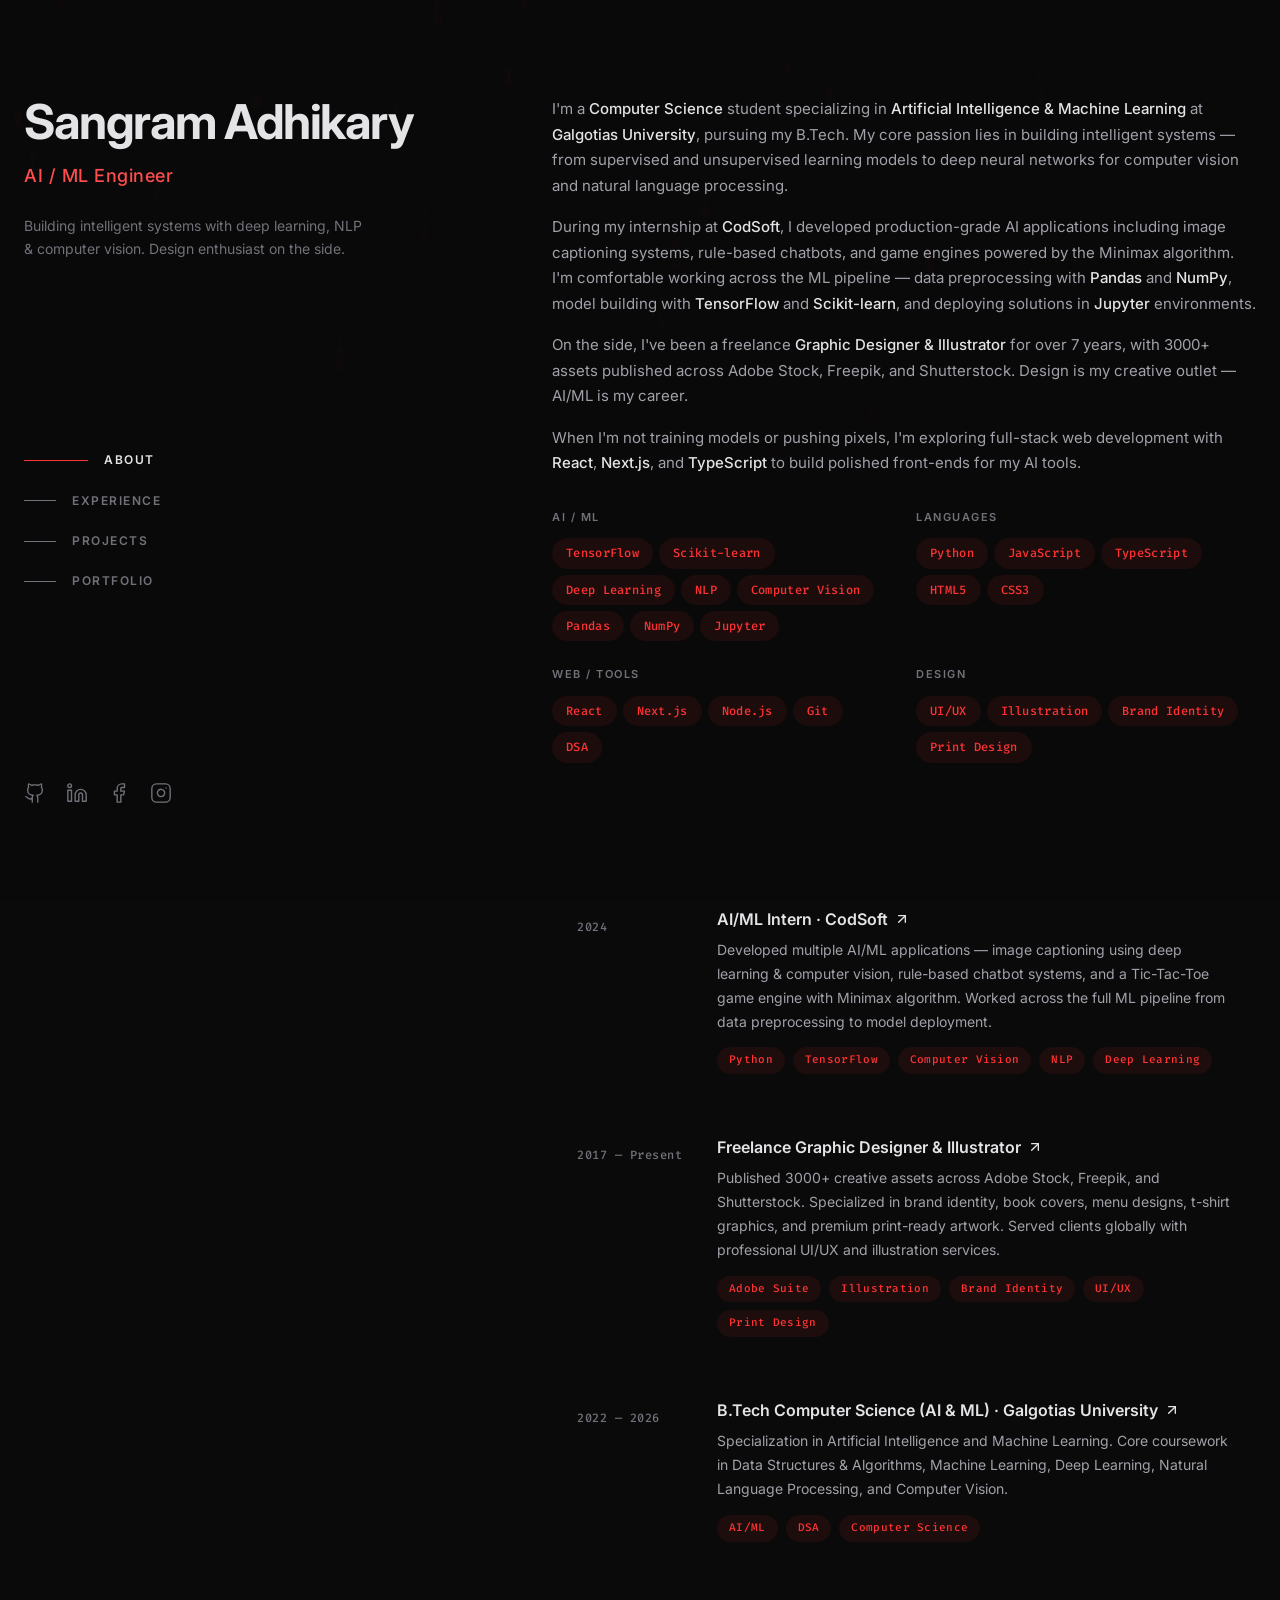
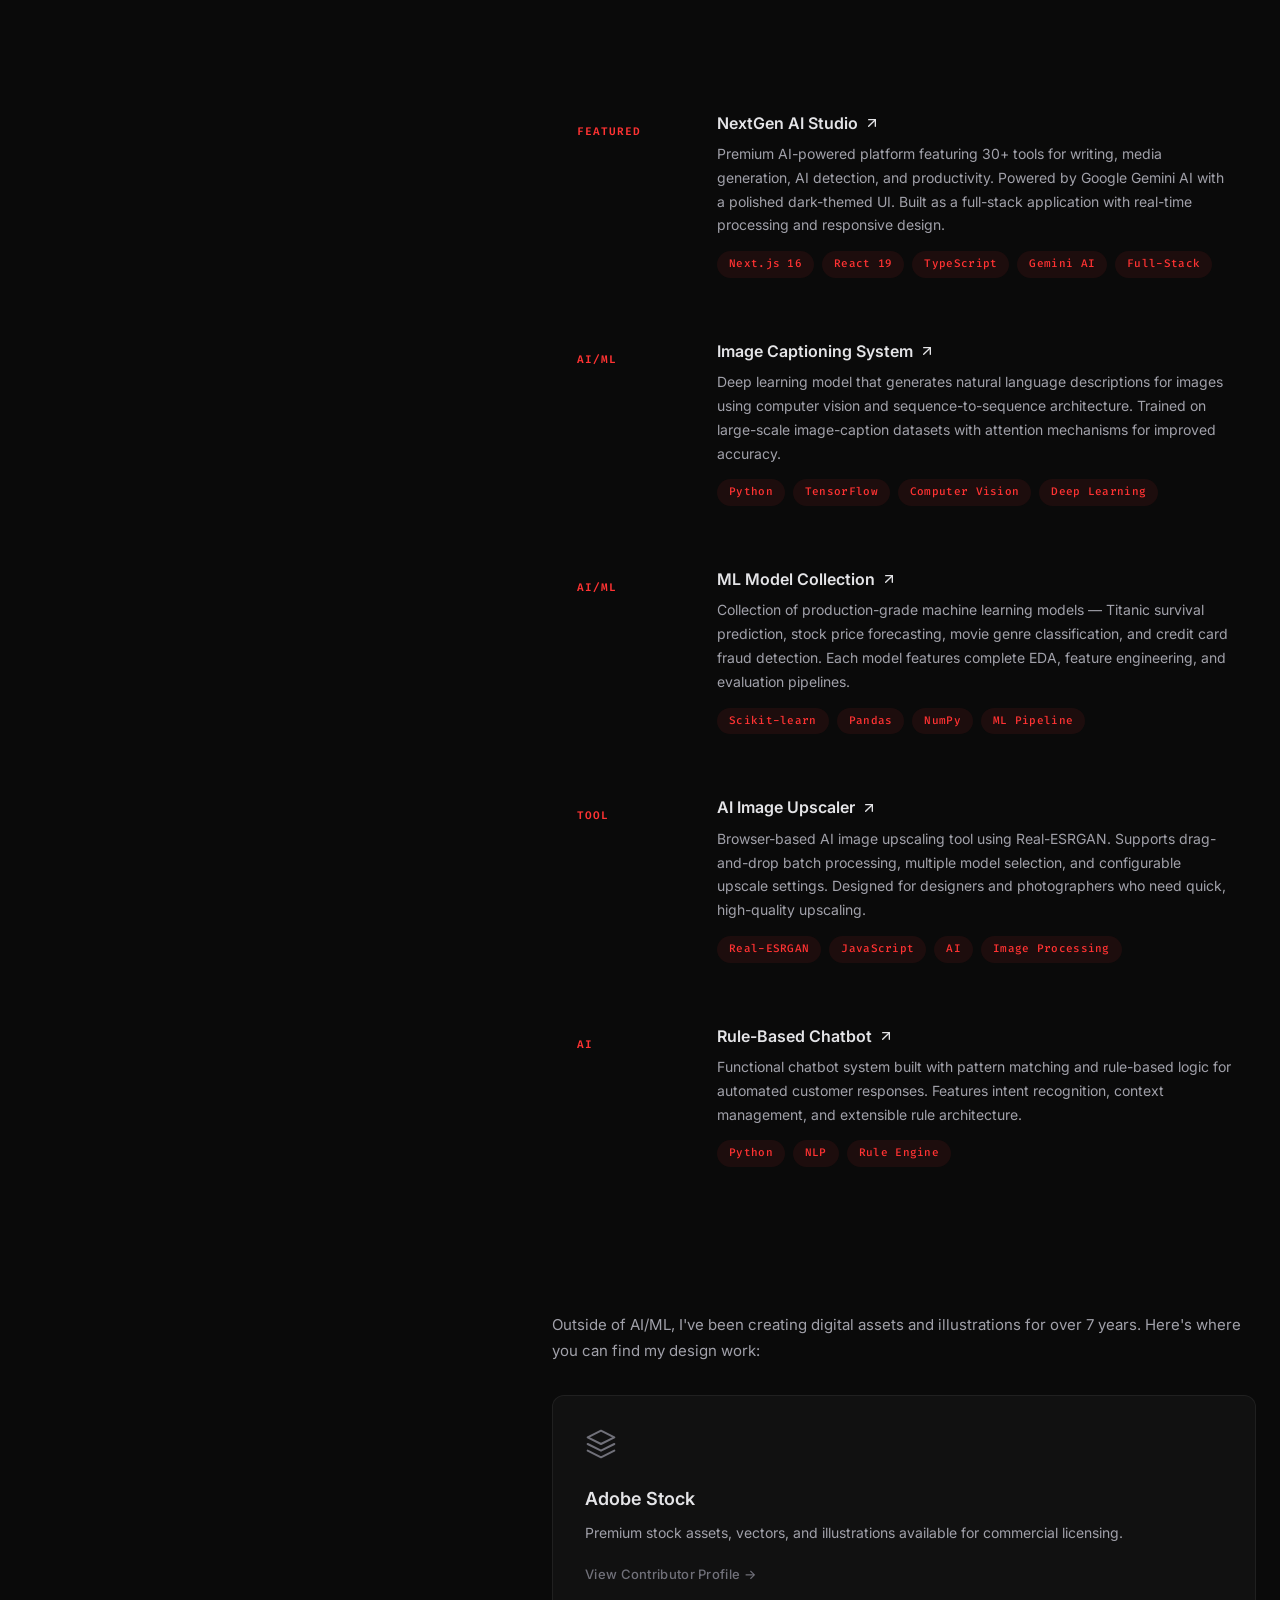
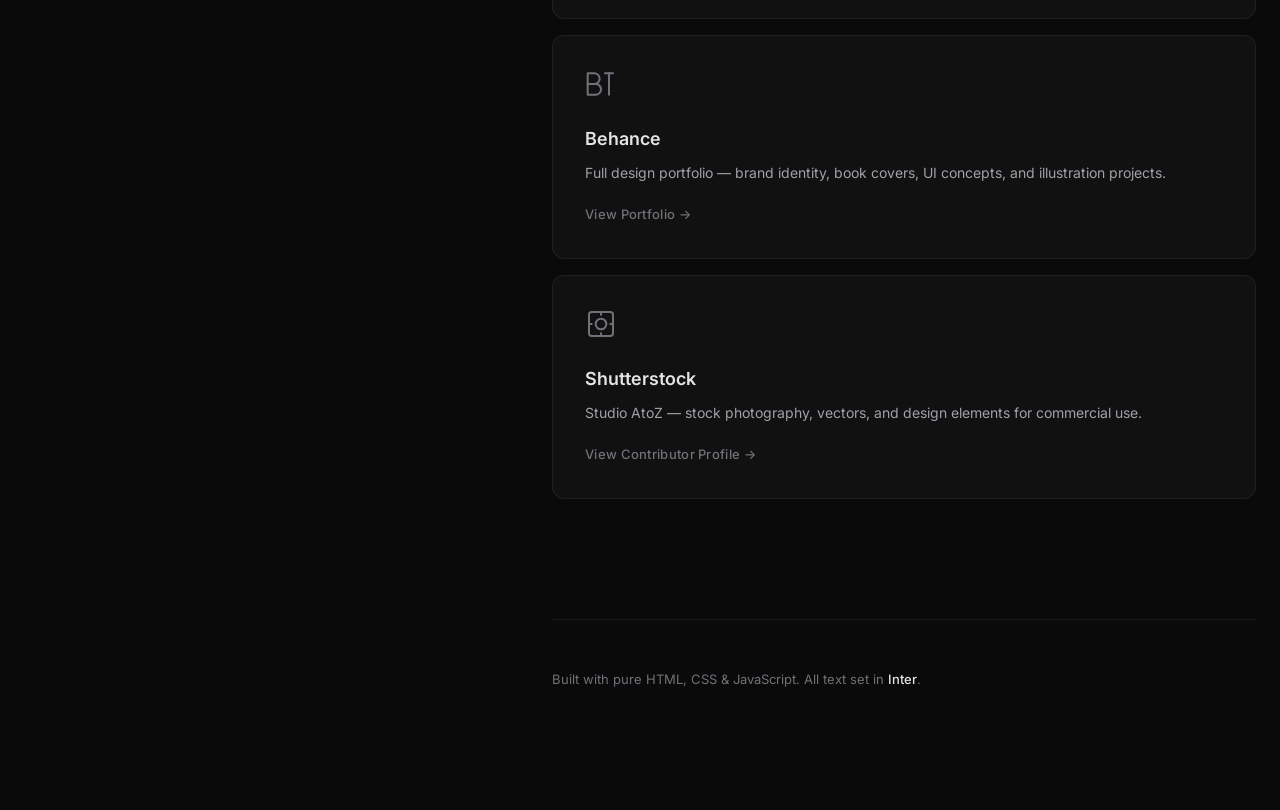
==== index.html @ 86e83d2c "feat: initial portfolio site - black theme, red glow, code rain animation" ====
<!DOCTYPE html>
<html lang="en">

<head>
  <meta charset="UTF-8" />
  <meta name="viewport" content="width=device-width, initial-scale=1.0" />
  <title>Sangram Adhikary — AI/ML Engineer</title>
  <meta name="description"
    content="Sangram Adhikary is an AI/ML Engineer and B.Tech CS student specializing in deep learning, NLP, and computer vision. Also a freelance graphic designer with 7+ years of experience." />
  <link rel="preconnect" href="https://fonts.googleapis.com" />
  <link rel="preconnect" href="https://fonts.gstatic.com" crossorigin />
  <link
    href="https://fonts.googleapis.com/css2?family=Inter:wght@300;400;500;600;700&family=Fira+Code:wght@400;500&display=swap"
    rel="stylesheet" />
  <link rel="stylesheet" href="style.css" />
</head>

<body>
  <!-- Cursor glow overlay -->
  <div id="cursor-glow" aria-hidden="true"></div>

  <!-- Code rain canvas -->
  <canvas id="code-rain" aria-hidden="true"></canvas>

  <div class="layout">
    <!-- ═══════════════════ LEFT PANEL (Sticky) ═══════════════════ -->
    <header class="left-panel" id="left-panel">
      <div class="left-panel__top">
        <h1 class="name">Sangram Adhikary</h1>
        <h2 class="title">AI / ML Engineer</h2>
        <p class="tagline">Building intelligent systems with deep learning, NLP & computer vision. Design enthusiast on
          the side.</p>
      </div>

      <nav class="nav" aria-label="Main navigation">
        <a href="#about" class="nav__link active" data-section="about">
          <span class="nav__indicator"></span>
          <span class="nav__text">About</span>
        </a>
        <a href="#experience" class="nav__link" data-section="experience">
          <span class="nav__indicator"></span>
          <span class="nav__text">Experience</span>
        </a>
        <a href="#projects" class="nav__link" data-section="projects">
          <span class="nav__indicator"></span>
          <span class="nav__text">Projects</span>
        </a>
        <a href="#portfolio" class="nav__link" data-section="portfolio">
          <span class="nav__indicator"></span>
          <span class="nav__text">Portfolio</span>
        </a>
      </nav>

      <div class="socials">
        <a href="https://github.com/SANGRAMADHIKARYsrc" target="_blank" rel="noopener noreferrer" aria-label="GitHub"
          class="social-icon" id="social-github">
          <svg xmlns="http://www.w3.org/2000/svg" width="22" height="22" viewBox="0 0 24 24" fill="none"
            stroke="currentColor" stroke-width="1.5" stroke-linecap="round" stroke-linejoin="round">
            <path
              d="M15 22v-4a4.8 4.8 0 0 0-1-3.5c3 0 6-2 6-5.5.08-1.25-.27-2.48-1-3.5.28-1.15.28-2.35 0-3.5 0 0-1 0-3 1.5-2.64-.5-5.36-.5-8 0C6 2 5 2 5 2c-.3 1.15-.3 2.35 0 3.5A5.403 5.403 0 0 0 4 9c0 3.5 3 5.5 6 5.5-.39.49-.68 1.05-.85 1.65-.17.6-.22 1.23-.15 1.85v4" />
            <path d="M9 18c-4.51 2-5-2-7-2" />
          </svg>
        </a>
        <a href="https://www.linkedin.com/in/sangramadhikary/" target="_blank" rel="noopener noreferrer"
          aria-label="LinkedIn" class="social-icon" id="social-linkedin">
          <svg xmlns="http://www.w3.org/2000/svg" width="22" height="22" viewBox="0 0 24 24" fill="none"
            stroke="currentColor" stroke-width="1.5" stroke-linecap="round" stroke-linejoin="round">
            <path d="M16 8a6 6 0 0 1 6 6v7h-4v-7a2 2 0 0 0-2-2 2 2 0 0 0-2 2v7h-4v-7a6 6 0 0 1 6-6z" />
            <rect width="4" height="12" x="2" y="9" />
            <circle cx="4" cy="4" r="2" />
          </svg>
        </a>
        <a href="https://www.facebook.com/sangram.adhikary.587" target="_blank" rel="noopener noreferrer"
          aria-label="Facebook" class="social-icon" id="social-facebook">
          <svg xmlns="http://www.w3.org/2000/svg" width="22" height="22" viewBox="0 0 24 24" fill="none"
            stroke="currentColor" stroke-width="1.5" stroke-linecap="round" stroke-linejoin="round">
            <path d="M18 2h-3a5 5 0 0 0-5 5v3H7v4h3v8h4v-8h3l1-4h-4V7a1 1 0 0 1 1-1h3z" />
          </svg>
        </a>
        <a href="https://www.instagram.com/sangram_ad/" target="_blank" rel="noopener noreferrer" aria-label="Instagram"
          class="social-icon" id="social-instagram">
          <svg xmlns="http://www.w3.org/2000/svg" width="22" height="22" viewBox="0 0 24 24" fill="none"
            stroke="currentColor" stroke-width="1.5" stroke-linecap="round" stroke-linejoin="round">
            <rect width="20" height="20" x="2" y="2" rx="5" ry="5" />
            <path d="M16 11.37A4 4 0 1 1 12.63 8 4 4 0 0 1 16 11.37z" />
            <line x1="17.5" x2="17.51" y1="6.5" y2="6.5" />
          </svg>
        </a>
      </div>
    </header>

    <!-- ═══════════════════ RIGHT PANEL (Scrolling) ═══════════════════ -->
    <main class="right-panel" id="content">

      <!-- ── ABOUT ── -->
      <section id="about" class="section" aria-label="About me">
        <div class="section__header-mobile">
          <h2 class="section__title-mobile">About</h2>
        </div>
        <div class="section__content">
          <p>
            I'm a <strong>Computer Science</strong> student specializing in <strong>Artificial Intelligence & Machine
              Learning</strong> at
            <a href="#" class="inline-link">Galgotias University</a>, pursuing my B.Tech. My core passion lies in
            building intelligent systems —
            from supervised and unsupervised learning models to deep neural networks for computer vision and natural
            language processing.
          </p>
          <p>
            During my internship at <strong>CodSoft</strong>, I developed production-grade AI applications including
            image captioning systems,
            rule-based chatbots, and game engines powered by the Minimax algorithm. I'm comfortable working across the
            ML pipeline —
            data preprocessing with <strong>Pandas</strong> and <strong>NumPy</strong>, model building with
            <strong>TensorFlow</strong> and
            <strong>Scikit-learn</strong>, and deploying solutions in <strong>Jupyter</strong> environments.
          </p>
          <p>
            On the side, I've been a freelance <strong>Graphic Designer & Illustrator</strong> for over 7 years, with
            3000+ assets published
            across Adobe Stock, Freepik, and Shutterstock. Design is my creative outlet — AI/ML is my career.
          </p>
          <p>
            When I'm not training models or pushing pixels, I'm exploring full-stack web development with
            <strong>React</strong>,
            <strong>Next.js</strong>, and <strong>TypeScript</strong> to build polished front-ends for my AI tools.
          </p>

          <div class="skills-grid">
            <div class="skill-category">
              <h3 class="skill-category__title">AI / ML</h3>
              <div class="skill-tags">
                <span class="tag">TensorFlow</span>
                <span class="tag">Scikit-learn</span>
                <span class="tag">Deep Learning</span>
                <span class="tag">NLP</span>
                <span class="tag">Computer Vision</span>
                <span class="tag">Pandas</span>
                <span class="tag">NumPy</span>
                <span class="tag">Jupyter</span>
              </div>
            </div>
            <div class="skill-category">
              <h3 class="skill-category__title">Languages</h3>
              <div class="skill-tags">
                <span class="tag">Python</span>
                <span class="tag">JavaScript</span>
                <span class="tag">TypeScript</span>
                <span class="tag">HTML5</span>
                <span class="tag">CSS3</span>
              </div>
            </div>
            <div class="skill-category">
              <h3 class="skill-category__title">Web / Tools</h3>
              <div class="skill-tags">
                <span class="tag">React</span>
                <span class="tag">Next.js</span>
                <span class="tag">Node.js</span>
                <span class="tag">Git</span>
                <span class="tag">DSA</span>
              </div>
            </div>
            <div class="skill-category">
              <h3 class="skill-category__title">Design</h3>
              <div class="skill-tags">
                <span class="tag">UI/UX</span>
                <span class="tag">Illustration</span>
                <span class="tag">Brand Identity</span>
                <span class="tag">Print Design</span>
              </div>
            </div>
          </div>
        </div>
      </section>

      <!-- ── EXPERIENCE ── -->
      <section id="experience" class="section" aria-label="Experience">
        <div class="section__header-mobile">
          <h2 class="section__title-mobile">Experience</h2>
        </div>
        <div class="section__content">

          <a href="#" class="card" id="exp-codsoft">
            <div class="card__meta">
              <span class="card__date">2024</span>
            </div>
            <div class="card__body">
              <h3 class="card__title">
                AI/ML Intern · CodSoft
                <svg class="card__arrow" xmlns="http://www.w3.org/2000/svg" width="16" height="16" viewBox="0 0 24 24"
                  fill="none" stroke="currentColor" stroke-width="2" stroke-linecap="round" stroke-linejoin="round">
                  <line x1="7" y1="17" x2="17" y2="7" />
                  <polyline points="7 7 17 7 17 17" />
                </svg>
              </h3>
              <p class="card__description">
                Developed multiple AI/ML applications — image captioning using deep learning & computer vision,
                rule-based chatbot systems, and a Tic-Tac-Toe game engine with Minimax algorithm.
                Worked across the full ML pipeline from data preprocessing to model deployment.
              </p>
              <div class="card__tags">
                <span class="tag tag--small">Python</span>
                <span class="tag tag--small">TensorFlow</span>
                <span class="tag tag--small">Computer Vision</span>
                <span class="tag tag--small">NLP</span>
                <span class="tag tag--small">Deep Learning</span>
              </div>
            </div>
          </a>

          <a href="#" class="card" id="exp-freelance">
            <div class="card__meta">
              <span class="card__date">2017 — Present</span>
            </div>
            <div class="card__body">
              <h3 class="card__title">
                Freelance Graphic Designer & Illustrator
                <svg class="card__arrow" xmlns="http://www.w3.org/2000/svg" width="16" height="16" viewBox="0 0 24 24"
                  fill="none" stroke="currentColor" stroke-width="2" stroke-linecap="round" stroke-linejoin="round">
                  <line x1="7" y1="17" x2="17" y2="7" />
                  <polyline points="7 7 17 7 17 17" />
                </svg>
              </h3>
              <p class="card__description">
                Published 3000+ creative assets across Adobe Stock, Freepik, and Shutterstock.
                Specialized in brand identity, book covers, menu designs, t-shirt graphics, and premium print-ready
                artwork.
                Served clients globally with professional UI/UX and illustration services.
              </p>
              <div class="card__tags">
                <span class="tag tag--small">Adobe Suite</span>
                <span class="tag tag--small">Illustration</span>
                <span class="tag tag--small">Brand Identity</span>
                <span class="tag tag--small">UI/UX</span>
                <span class="tag tag--small">Print Design</span>
              </div>
            </div>
          </a>

          <a href="#" class="card" id="exp-education">
            <div class="card__meta">
              <span class="card__date">2022 — 2026</span>
            </div>
            <div class="card__body">
              <h3 class="card__title">
                B.Tech Computer Science (AI & ML) · Galgotias University
                <svg class="card__arrow" xmlns="http://www.w3.org/2000/svg" width="16" height="16" viewBox="0 0 24 24"
                  fill="none" stroke="currentColor" stroke-width="2" stroke-linecap="round" stroke-linejoin="round">
                  <line x1="7" y1="17" x2="17" y2="7" />
                  <polyline points="7 7 17 7 17 17" />
                </svg>
              </h3>
              <p class="card__description">
                Specialization in Artificial Intelligence and Machine Learning. Core coursework in Data Structures &
                Algorithms,
                Machine Learning, Deep Learning, Natural Language Processing, and Computer Vision.
              </p>
              <div class="card__tags">
                <span class="tag tag--small">AI/ML</span>
                <span class="tag tag--small">DSA</span>
                <span class="tag tag--small">Computer Science</span>
              </div>
            </div>
          </a>

        </div>
      </section>

      <!-- ── PROJECTS ── -->
      <section id="projects" class="section" aria-label="Projects">
        <div class="section__header-mobile">
          <h2 class="section__title-mobile">Projects</h2>
        </div>
        <div class="section__content">

          <a href="https://github.com/SANGRAMADHIKARYsrc" target="_blank" rel="noopener noreferrer" class="card"
            id="proj-nextgen">
            <div class="card__meta">
              <span class="card__label">Featured</span>
            </div>
            <div class="card__body">
              <h3 class="card__title">
                NextGen AI Studio
                <svg class="card__arrow" xmlns="http://www.w3.org/2000/svg" width="16" height="16" viewBox="0 0 24 24"
                  fill="none" stroke="currentColor" stroke-width="2" stroke-linecap="round" stroke-linejoin="round">
                  <line x1="7" y1="17" x2="17" y2="7" />
                  <polyline points="7 7 17 7 17 17" />
                </svg>
              </h3>
              <p class="card__description">
                Premium AI-powered platform featuring 30+ tools for writing, media generation, AI detection, and
                productivity.
                Powered by Google Gemini AI with a polished dark-themed UI. Built as a full-stack application with
                real-time processing and responsive design.
              </p>
              <div class="card__tags">
                <span class="tag tag--small">Next.js 16</span>
                <span class="tag tag--small">React 19</span>
                <span class="tag tag--small">TypeScript</span>
                <span class="tag tag--small">Gemini AI</span>
                <span class="tag tag--small">Full-Stack</span>
              </div>
            </div>
          </a>

          <a href="https://github.com/SANGRAMADHIKARYsrc" target="_blank" rel="noopener noreferrer" class="card"
            id="proj-captioning">
            <div class="card__meta">
              <span class="card__label">AI/ML</span>
            </div>
            <div class="card__body">
              <h3 class="card__title">
                Image Captioning System
                <svg class="card__arrow" xmlns="http://www.w3.org/2000/svg" width="16" height="16" viewBox="0 0 24 24"
                  fill="none" stroke="currentColor" stroke-width="2" stroke-linecap="round" stroke-linejoin="round">
                  <line x1="7" y1="17" x2="17" y2="7" />
                  <polyline points="7 7 17 7 17 17" />
                </svg>
              </h3>
              <p class="card__description">
                Deep learning model that generates natural language descriptions for images using computer vision
                and sequence-to-sequence architecture. Trained on large-scale image-caption datasets with
                attention mechanisms for improved accuracy.
              </p>
              <div class="card__tags">
                <span class="tag tag--small">Python</span>
                <span class="tag tag--small">TensorFlow</span>
                <span class="tag tag--small">Computer Vision</span>
                <span class="tag tag--small">Deep Learning</span>
              </div>
            </div>
          </a>

          <a href="https://github.com/SANGRAMADHIKARYsrc" target="_blank" rel="noopener noreferrer" class="card"
            id="proj-ml-models">
            <div class="card__meta">
              <span class="card__label">AI/ML</span>
            </div>
            <div class="card__body">
              <h3 class="card__title">
                ML Model Collection
                <svg class="card__arrow" xmlns="http://www.w3.org/2000/svg" width="16" height="16" viewBox="0 0 24 24"
                  fill="none" stroke="currentColor" stroke-width="2" stroke-linecap="round" stroke-linejoin="round">
                  <line x1="7" y1="17" x2="17" y2="7" />
                  <polyline points="7 7 17 7 17 17" />
                </svg>
              </h3>
              <p class="card__description">
                Collection of production-grade machine learning models — Titanic survival prediction, stock price
                forecasting,
                movie genre classification, and credit card fraud detection. Each model features complete EDA,
                feature engineering, and evaluation pipelines.
              </p>
              <div class="card__tags">
                <span class="tag tag--small">Scikit-learn</span>
                <span class="tag tag--small">Pandas</span>
                <span class="tag tag--small">NumPy</span>
                <span class="tag tag--small">ML Pipeline</span>
              </div>
            </div>
          </a>

          <a href="https://github.com/SANGRAMADHIKARYsrc" target="_blank" rel="noopener noreferrer" class="card"
            id="proj-upscaler">
            <div class="card__meta">
              <span class="card__label">Tool</span>
            </div>
            <div class="card__body">
              <h3 class="card__title">
                AI Image Upscaler
                <svg class="card__arrow" xmlns="http://www.w3.org/2000/svg" width="16" height="16" viewBox="0 0 24 24"
                  fill="none" stroke="currentColor" stroke-width="2" stroke-linecap="round" stroke-linejoin="round">
                  <line x1="7" y1="17" x2="17" y2="7" />
                  <polyline points="7 7 17 7 17 17" />
                </svg>
              </h3>
              <p class="card__description">
                Browser-based AI image upscaling tool using Real-ESRGAN. Supports drag-and-drop batch processing,
                multiple model selection, and configurable upscale settings. Designed for designers and photographers
                who need quick, high-quality upscaling.
              </p>
              <div class="card__tags">
                <span class="tag tag--small">Real-ESRGAN</span>
                <span class="tag tag--small">JavaScript</span>
                <span class="tag tag--small">AI</span>
                <span class="tag tag--small">Image Processing</span>
              </div>
            </div>
          </a>

          <a href="https://github.com/SANGRAMADHIKARYsrc" target="_blank" rel="noopener noreferrer" class="card"
            id="proj-chatbot">
            <div class="card__meta">
              <span class="card__label">AI</span>
            </div>
            <div class="card__body">
              <h3 class="card__title">
                Rule-Based Chatbot
                <svg class="card__arrow" xmlns="http://www.w3.org/2000/svg" width="16" height="16" viewBox="0 0 24 24"
                  fill="none" stroke="currentColor" stroke-width="2" stroke-linecap="round" stroke-linejoin="round">
                  <line x1="7" y1="17" x2="17" y2="7" />
                  <polyline points="7 7 17 7 17 17" />
                </svg>
              </h3>
              <p class="card__description">
                Functional chatbot system built with pattern matching and rule-based logic for automated customer
                responses.
                Features intent recognition, context management, and extensible rule architecture.
              </p>
              <div class="card__tags">
                <span class="tag tag--small">Python</span>
                <span class="tag tag--small">NLP</span>
                <span class="tag tag--small">Rule Engine</span>
              </div>
            </div>
          </a>

        </div>
      </section>

      <!-- ── PORTFOLIO (Design) ── -->
      <section id="portfolio" class="section" aria-label="Design Portfolio">
        <div class="section__header-mobile">
          <h2 class="section__title-mobile">Design Portfolio</h2>
        </div>
        <div class="section__content">
          <p class="section__intro">
            Outside of AI/ML, I've been creating digital assets and illustrations for over 7 years.
            Here's where you can find my design work:
          </p>

          <div class="portfolio-grid">
            <a href="https://stock.adobe.com/contributor/212956315/1622Sangram" target="_blank"
              rel="noopener noreferrer" class="portfolio-card" id="port-adobe">
              <div class="portfolio-card__icon">
                <svg xmlns="http://www.w3.org/2000/svg" width="32" height="32" viewBox="0 0 24 24" fill="none"
                  stroke="currentColor" stroke-width="1.5" stroke-linecap="round" stroke-linejoin="round">
                  <polygon points="12 2 2 7 12 12 22 7 12 2" />
                  <polyline points="2 17 12 22 22 17" />
                  <polyline points="2 12 12 17 22 12" />
                </svg>
              </div>
              <h3 class="portfolio-card__title">Adobe Stock</h3>
              <p class="portfolio-card__description">Premium stock assets, vectors, and illustrations available for
                commercial licensing.</p>
              <span class="portfolio-card__cta">View Contributor Profile →</span>
            </a>

            <a href="https://www.behance.net/sangramadhikary01" target="_blank" rel="noopener noreferrer"
              class="portfolio-card" id="port-behance">
              <div class="portfolio-card__icon">
                <svg xmlns="http://www.w3.org/2000/svg" width="32" height="32" viewBox="0 0 24 24" fill="none"
                  stroke="currentColor" stroke-width="1.5" stroke-linecap="round" stroke-linejoin="round">
                  <path d="M2 12h6a4 4 0 0 1 0 8H2z" />
                  <path d="M2 4h5a4 4 0 0 1 0 8H2z" />
                  <path d="M15 4h6" />
                  <path d="M18 4v16" />
                </svg>
              </div>
              <h3 class="portfolio-card__title">Behance</h3>
              <p class="portfolio-card__description">Full design portfolio — brand identity, book covers, UI concepts,
                and illustration projects.</p>
              <span class="portfolio-card__cta">View Portfolio →</span>
            </a>

            <a href="https://www.shutterstock.com/g/Studio_AtoZ" target="_blank" rel="noopener noreferrer"
              class="portfolio-card" id="port-shutterstock">
              <div class="portfolio-card__icon">
                <svg xmlns="http://www.w3.org/2000/svg" width="32" height="32" viewBox="0 0 24 24" fill="none"
                  stroke="currentColor" stroke-width="1.5" stroke-linecap="round" stroke-linejoin="round">
                  <rect width="18" height="18" x="3" y="3" rx="2" />
                  <circle cx="12" cy="12" r="4" />
                  <path d="M3 12h2" />
                  <path d="M19 12h2" />
                  <path d="M12 3v2" />
                  <path d="M12 19v2" />
                </svg>
              </div>
              <h3 class="portfolio-card__title">Shutterstock</h3>
              <p class="portfolio-card__description">Studio AtoZ — stock photography, vectors, and design elements for
                commercial use.</p>
              <span class="portfolio-card__cta">View Contributor Profile →</span>
            </a>
          </div>
        </div>
      </section>

      <!-- ── FOOTER ── -->
      <footer class="footer">
        <p class="footer__text">

          Built with pure HTML, CSS & JavaScript. All text set in
          <a href="https://rsms.me/inter/" target="_blank" rel="noopener noreferrer" class="inline-link">Inter</a>.
        </p>
      </footer>

    </main>
  </div>

  <script src="script.js"></script>
</body>

</html>
---- style.css ----
/* ═══════════════════════════════════════════════════════════════
   SANGRAM ADHIKARY — Portfolio Stylesheet
   Theme: Black + Red Glow | Inspired by brittanychiang.com
   ═══════════════════════════════════════════════════════════════ */

/* ── CSS Custom Properties ── */
:root {
  --bg: #0a0a0a;
  --bg-card: rgba(255, 255, 255, 0.03);
  --bg-card-hover: rgba(255, 255, 255, 0.06);
  --text-primary: #e4e4e7;
  --text-secondary: #a1a1aa;
  --text-muted: #71717a;
  --accent: #ff3333;
  --accent-soft: #ff4d4d;
  --accent-glow: rgba(255, 51, 51, 0.15);
  --accent-glow-strong: rgba(255, 51, 51, 0.35);
  --border: rgba(255, 255, 255, 0.06);
  --border-hover: rgba(255, 51, 51, 0.25);
  --font-sans: 'Inter', -apple-system, BlinkMacSystemFont, 'Segoe UI', sans-serif;
  --font-mono: 'Fira Code', 'Consolas', monospace;
  --max-width: 1280px;
  --left-width: 480px;
  --gutter: 24px;
  --transition: 0.25s cubic-bezier(0.4, 0, 0.2, 1);
}

/* ── Reset ── */
*, *::before, *::after {
  margin: 0;
  padding: 0;
  box-sizing: border-box;
}

html {
  scroll-behavior: smooth;
  scrollbar-width: thin;
  scrollbar-color: var(--accent) var(--bg);
}

body {
  font-family: var(--font-sans);
  background: var(--bg);
  color: var(--text-secondary);
  line-height: 1.7;
  font-size: 15px;
  -webkit-font-smoothing: antialiased;
  -moz-osx-font-smoothing: grayscale;
  overflow-x: hidden;
}

::selection {
  background: var(--accent);
  color: var(--bg);
}

::-webkit-scrollbar {
  width: 6px;
}
::-webkit-scrollbar-track {
  background: var(--bg);
}
::-webkit-scrollbar-thumb {
  background: var(--accent);
  border-radius: 3px;
}

/* ── Cursor Glow ── */
#cursor-glow {
  position: fixed;
  top: 0;
  left: 0;
  width: 100vw;
  height: 100vh;
  pointer-events: none;
  z-index: 1;
  background: radial-gradient(
    600px circle at var(--mouse-x, 50%) var(--mouse-y, 50%),
    var(--accent-glow),
    transparent 60%
  );
  transition: opacity 0.3s;
  opacity: 0;
}

body:hover #cursor-glow {
  opacity: 1;
}

/* ── Code Rain Canvas ── */
#code-rain {
  position: fixed;
  top: 0;
  left: 0;
  width: 100vw;
  height: 100vh;
  pointer-events: none;
  z-index: 0;
  opacity: 0.07;
}

/* ── Layout ── */
.layout {
  position: relative;
  z-index: 2;
  display: flex;
  max-width: var(--max-width);
  margin: 0 auto;
  padding: 0 var(--gutter);
  min-height: 100vh;
}

/* ── Left Panel ── */
.left-panel {
  position: sticky;
  top: 0;
  width: var(--left-width);
  max-width: var(--left-width);
  flex-shrink: 0;
  height: 100vh;
  display: flex;
  flex-direction: column;
  justify-content: space-between;
  padding: 96px 48px 96px 0;
}

.left-panel__top {
  display: flex;
  flex-direction: column;
  gap: 8px;
}

.name {
  font-size: 48px;
  font-weight: 700;
  color: var(--text-primary);
  letter-spacing: -1.5px;
  line-height: 1.1;
}

.title {
  font-size: 18px;
  font-weight: 500;
  color: var(--accent-soft);
  letter-spacing: 0.5px;
  margin-top: 4px;
}

.tagline {
  font-size: 14px;
  color: var(--text-muted);
  line-height: 1.6;
  margin-top: 16px;
  max-width: 340px;
}

/* ── Navigation ── */
.nav {
  display: flex;
  flex-direction: column;
  gap: 4px;
}

.nav__link {
  display: flex;
  align-items: center;
  gap: 16px;
  padding: 8px 0;
  text-decoration: none;
  color: var(--text-muted);
  font-size: 12px;
  font-weight: 600;
  letter-spacing: 1.5px;
  text-transform: uppercase;
  transition: color var(--transition);
}

.nav__indicator {
  display: inline-block;
  width: 32px;
  height: 1px;
  background: var(--text-muted);
  transition: width var(--transition), background var(--transition);
}

.nav__link:hover,
.nav__link.active {
  color: var(--text-primary);
}

.nav__link:hover .nav__indicator,
.nav__link.active .nav__indicator {
  width: 64px;
  background: var(--accent);
}

/* ── Social Icons ── */
.socials {
  display: flex;
  gap: 20px;
}

.social-icon {
  color: var(--text-muted);
  transition: color var(--transition), transform var(--transition);
  display: flex;
  align-items: center;
  justify-content: center;
}

.social-icon:hover {
  color: var(--accent);
  transform: translateY(-2px);
}

/* ── Right Panel ── */
.right-panel {
  flex: 1;
  padding: 96px 0 96px 48px;
}

/* ── Sections ── */
.section {
  margin-bottom: 120px;
  scroll-margin-top: 96px;
}

.section__header-mobile {
  display: none;
}

.section__content > p {
  margin-bottom: 16px;
}

.section__content > p:last-of-type {
  margin-bottom: 32px;
}

.section__intro {
  margin-bottom: 32px;
}

/* ── Inline Links ── */
.inline-link {
  color: var(--text-primary);
  text-decoration: none;
  border-bottom: 1px solid transparent;
  transition: color var(--transition), border-color var(--transition);
  font-weight: 500;
}

.inline-link:hover {
  color: var(--accent);
  border-bottom-color: var(--accent);
}

strong {
  color: var(--text-primary);
  font-weight: 500;
}

/* ── Cards (Experience & Projects) ── */
.card {
  display: flex;
  gap: 20px;
  padding: 24px;
  margin-bottom: 12px;
  border-radius: 12px;
  border: 1px solid transparent;
  text-decoration: none;
  color: inherit;
  transition: background var(--transition), border-color var(--transition), box-shadow var(--transition);
  cursor: pointer;
}

.card:hover {
  background: var(--bg-card-hover);
  border-color: var(--border-hover);
  box-shadow: 0 0 40px -12px var(--accent-glow);
}

.card:hover .card__title {
  color: var(--accent);
}

.card:hover .card__arrow {
  transform: translate(3px, -3px);
}

.card__meta {
  flex-shrink: 0;
  min-width: 120px;
  padding-top: 5px;
}

.card__date {
  font-size: 12px;
  font-weight: 500;
  color: var(--text-muted);
  letter-spacing: 0.5px;
  font-family: var(--font-mono);
}

.card__label {
  font-size: 11px;
  font-weight: 600;
  color: var(--accent);
  letter-spacing: 1px;
  text-transform: uppercase;
  font-family: var(--font-mono);
}

.card__body {
  flex: 1;
}

.card__title {
  font-size: 16px;
  font-weight: 600;
  color: var(--text-primary);
  line-height: 1.4;
  display: flex;
  align-items: center;
  gap: 6px;
  transition: color var(--transition);
}

.card__arrow {
  flex-shrink: 0;
  transition: transform var(--transition);
}

.card__description {
  font-size: 14px;
  color: var(--text-secondary);
  line-height: 1.7;
  margin-top: 8px;
}

/* ── Tags ── */
.card__tags {
  display: flex;
  flex-wrap: wrap;
  gap: 8px;
  margin-top: 14px;
}

.tag {
  display: inline-block;
  padding: 5px 14px;
  font-size: 12px;
  font-weight: 500;
  color: var(--accent);
  background: rgba(255, 51, 51, 0.08);
  border-radius: 9999px;
  letter-spacing: 0.3px;
  font-family: var(--font-mono);
  white-space: nowrap;
}

.tag--small {
  padding: 4px 12px;
  font-size: 11px;
}

/* ── Skills Grid ── */
.skills-grid {
  display: grid;
  grid-template-columns: 1fr 1fr;
  gap: 24px;
  margin-top: 8px;
}

.skill-category__title {
  font-size: 11px;
  font-weight: 600;
  color: var(--text-muted);
  letter-spacing: 1.5px;
  text-transform: uppercase;
  margin-bottom: 12px;
}

.skill-tags {
  display: flex;
  flex-wrap: wrap;
  gap: 6px;
}

/* ── Portfolio Grid ── */
.portfolio-grid {
  display: grid;
  grid-template-columns: 1fr;
  gap: 16px;
}

.portfolio-card {
  display: block;
  padding: 32px;
  border-radius: 12px;
  border: 1px solid var(--border);
  background: var(--bg-card);
  text-decoration: none;
  color: inherit;
  transition: background var(--transition), border-color var(--transition), box-shadow var(--transition), transform var(--transition);
}

.portfolio-card:hover {
  background: var(--bg-card-hover);
  border-color: var(--border-hover);
  box-shadow: 0 0 50px -15px var(--accent-glow);
  transform: translateY(-2px);
}

.portfolio-card:hover .portfolio-card__title {
  color: var(--accent);
}

.portfolio-card:hover .portfolio-card__cta {
  color: var(--accent);
}

.portfolio-card__icon {
  color: var(--text-muted);
  margin-bottom: 16px;
  transition: color var(--transition);
}

.portfolio-card:hover .portfolio-card__icon {
  color: var(--accent);
}

.portfolio-card__title {
  font-size: 18px;
  font-weight: 600;
  color: var(--text-primary);
  margin-bottom: 8px;
  transition: color var(--transition);
}

.portfolio-card__description {
  font-size: 14px;
  color: var(--text-secondary);
  line-height: 1.6;
  margin-bottom: 16px;
}

.portfolio-card__cta {
  font-size: 13px;
  font-weight: 500;
  color: var(--text-muted);
  letter-spacing: 0.3px;
  transition: color var(--transition);
}

/* ── Footer ── */
.footer {
  padding: 48px 0 24px;
  border-top: 1px solid var(--border);
}

.footer__text {
  font-size: 13px;
  color: var(--text-muted);
  line-height: 1.7;
}

/* ── Scroll Animations ── */
.fade-in {
  opacity: 0;
  transform: translateY(24px);
  transition: opacity 0.6s ease-out, transform 0.6s ease-out;
}

.fade-in.visible {
  opacity: 1;
  transform: translateY(0);
}

/* ── Responsive ── */
@media (max-width: 1024px) {
  .layout {
    flex-direction: column;
  }

  .left-panel {
    position: relative;
    width: 100%;
    max-width: 100%;
    height: auto;
    padding: 48px 0 32px;
  }

  .nav {
    display: none;
  }

  .section__header-mobile {
    display: block;
    position: sticky;
    top: 0;
    z-index: 10;
    padding: 16px 0;
    margin-bottom: 16px;
    backdrop-filter: blur(12px);
    -webkit-backdrop-filter: blur(12px);
    background: rgba(10, 10, 10, 0.75);
  }

  .section__title-mobile {
    font-size: 12px;
    font-weight: 600;
    letter-spacing: 1.5px;
    text-transform: uppercase;
    color: var(--text-primary);
  }

  .right-panel {
    padding: 0 0 48px;
  }

  .card {
    flex-direction: column;
    gap: 8px;
  }

  .card__meta {
    min-width: auto;
  }

  .skills-grid {
    grid-template-columns: 1fr;
  }

  .name {
    font-size: 36px;
  }
}

@media (max-width: 640px) {
  :root {
    --gutter: 16px;
  }

  .name {
    font-size: 30px;
  }

  .portfolio-card {
    padding: 24px;
  }

  .section {
    margin-bottom: 80px;
  }
}
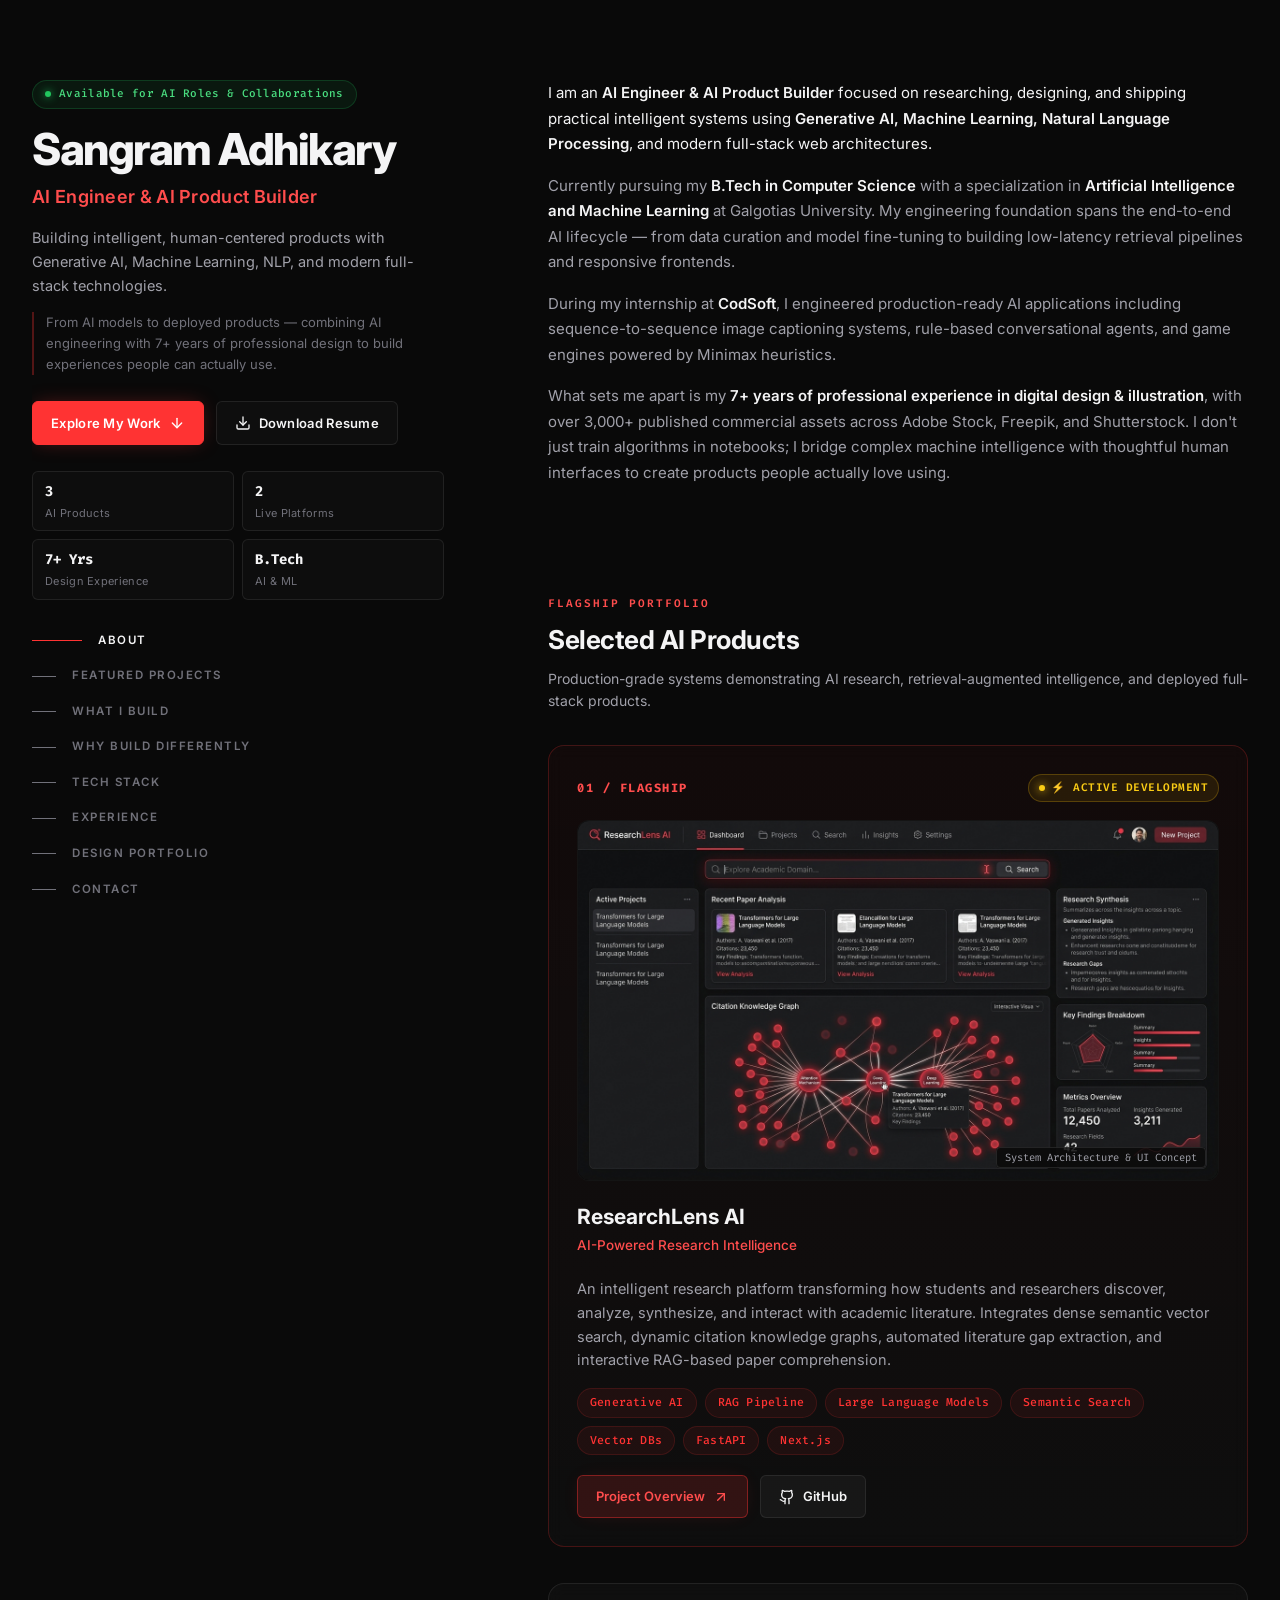
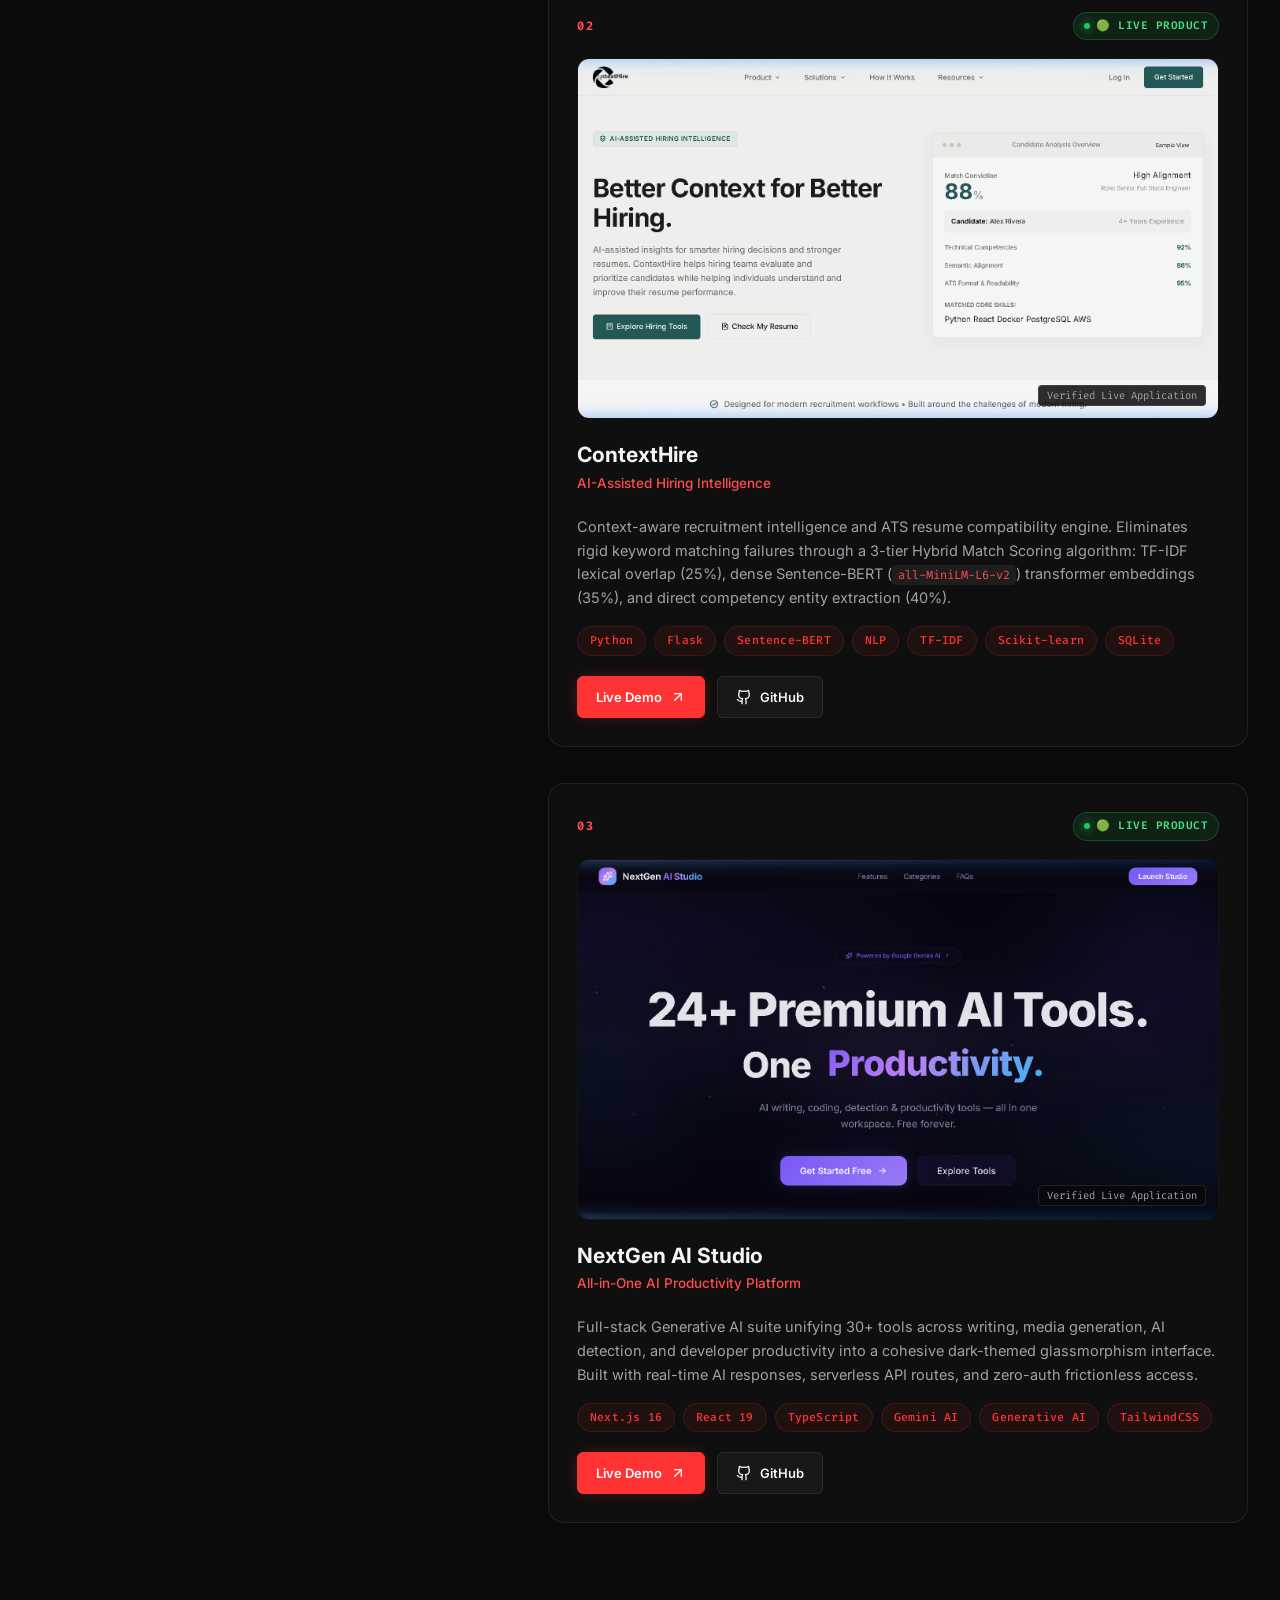
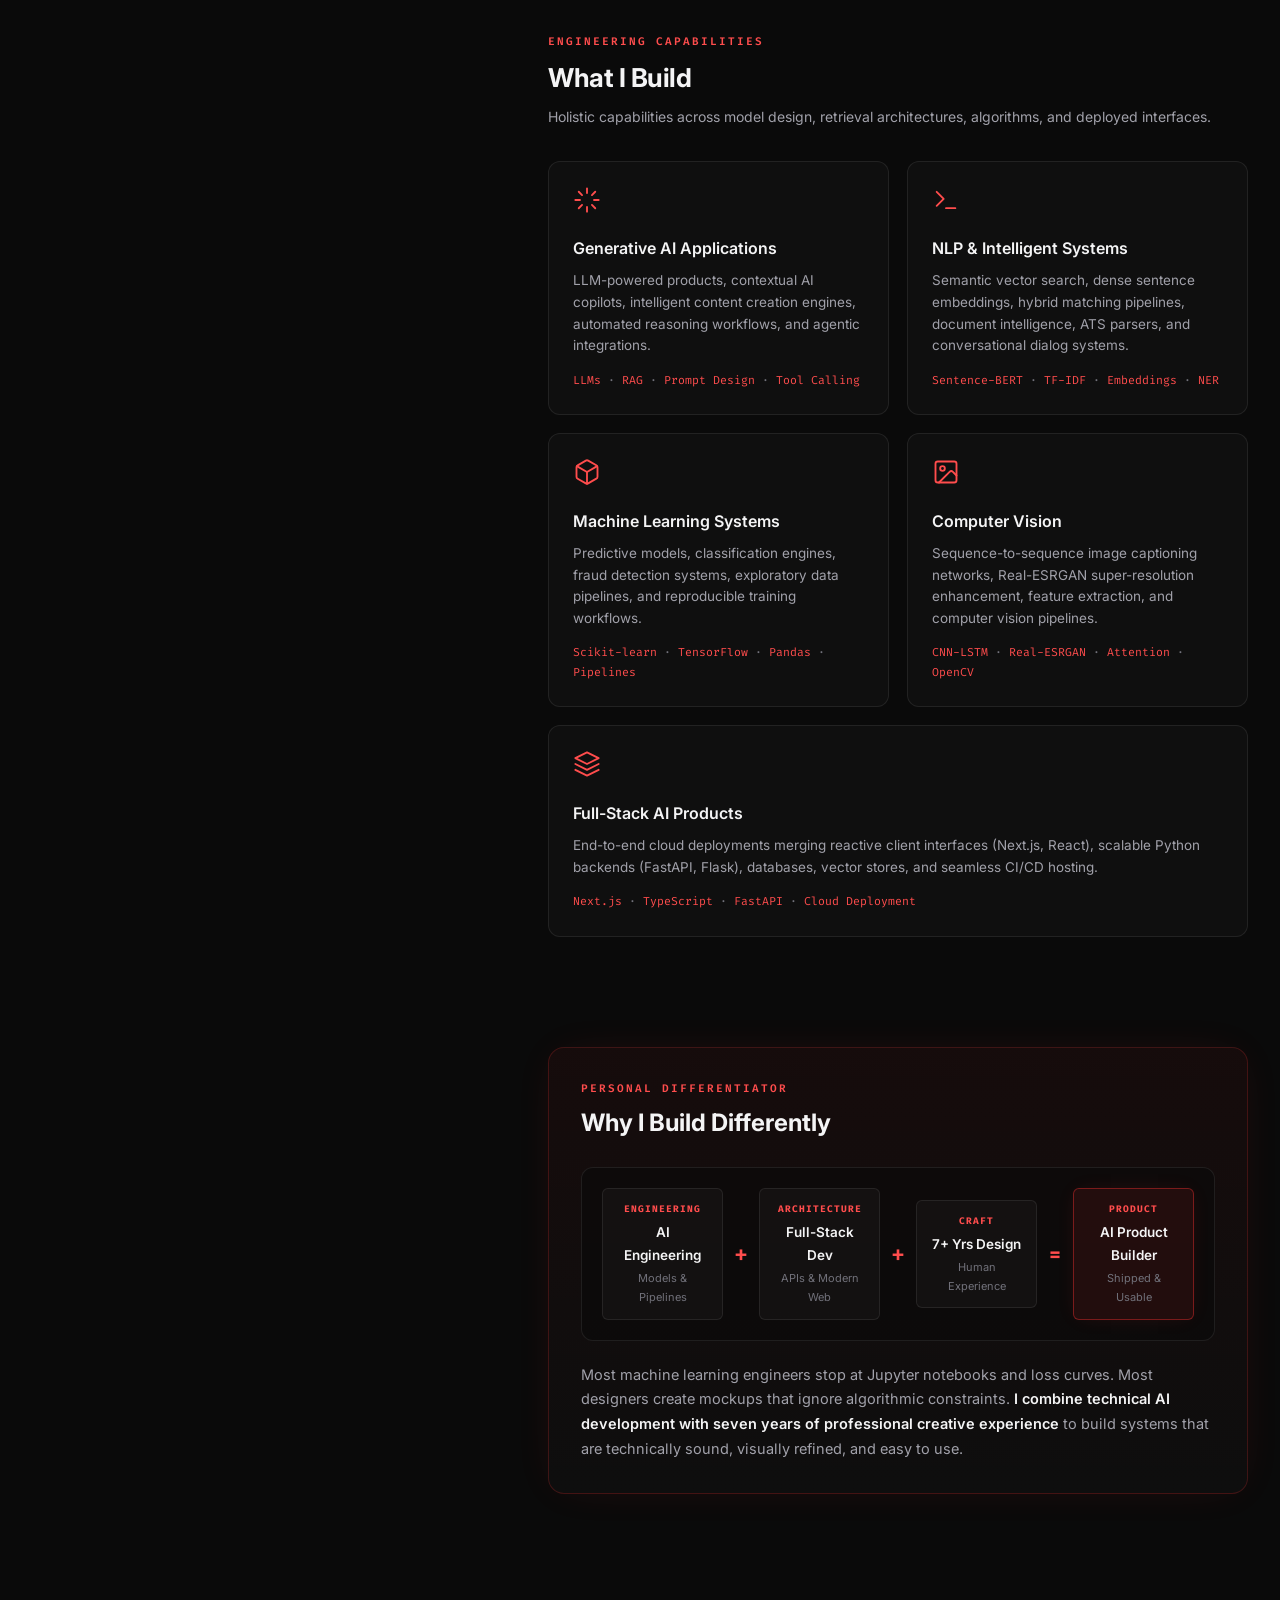
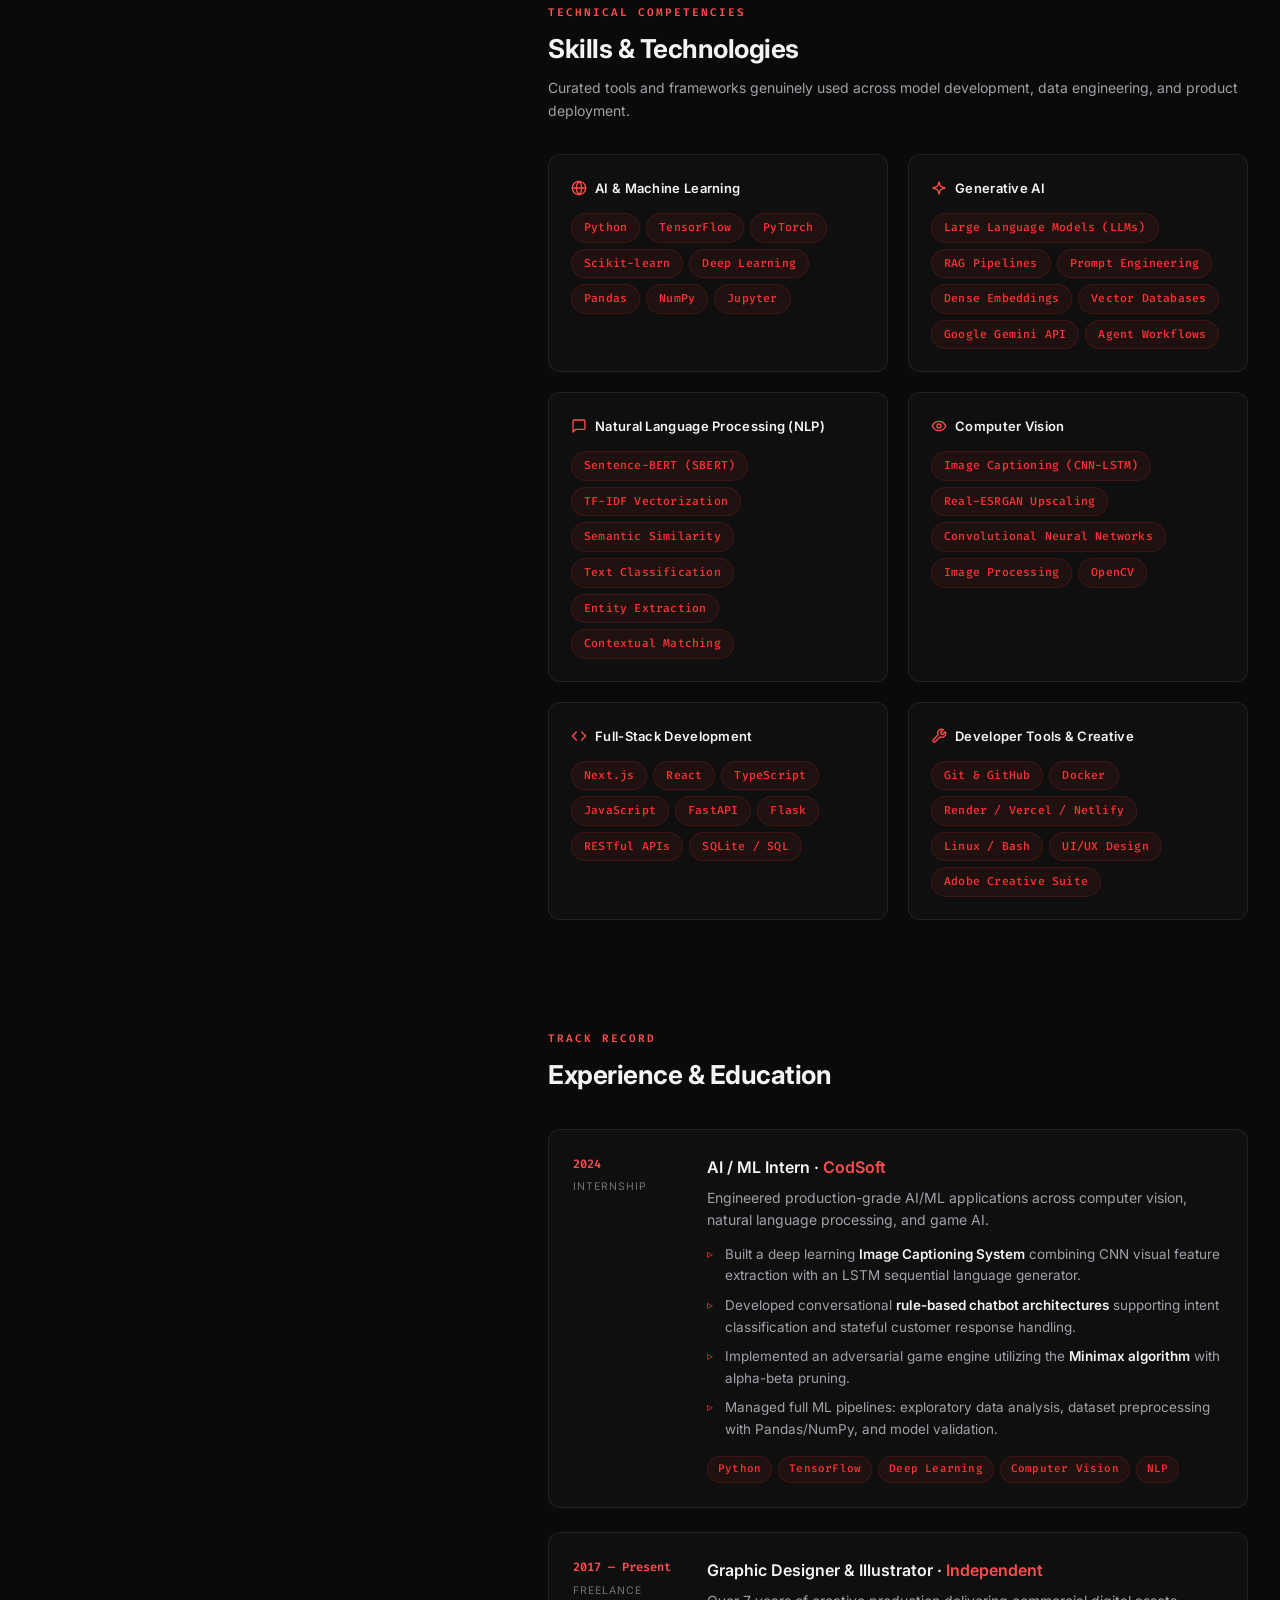
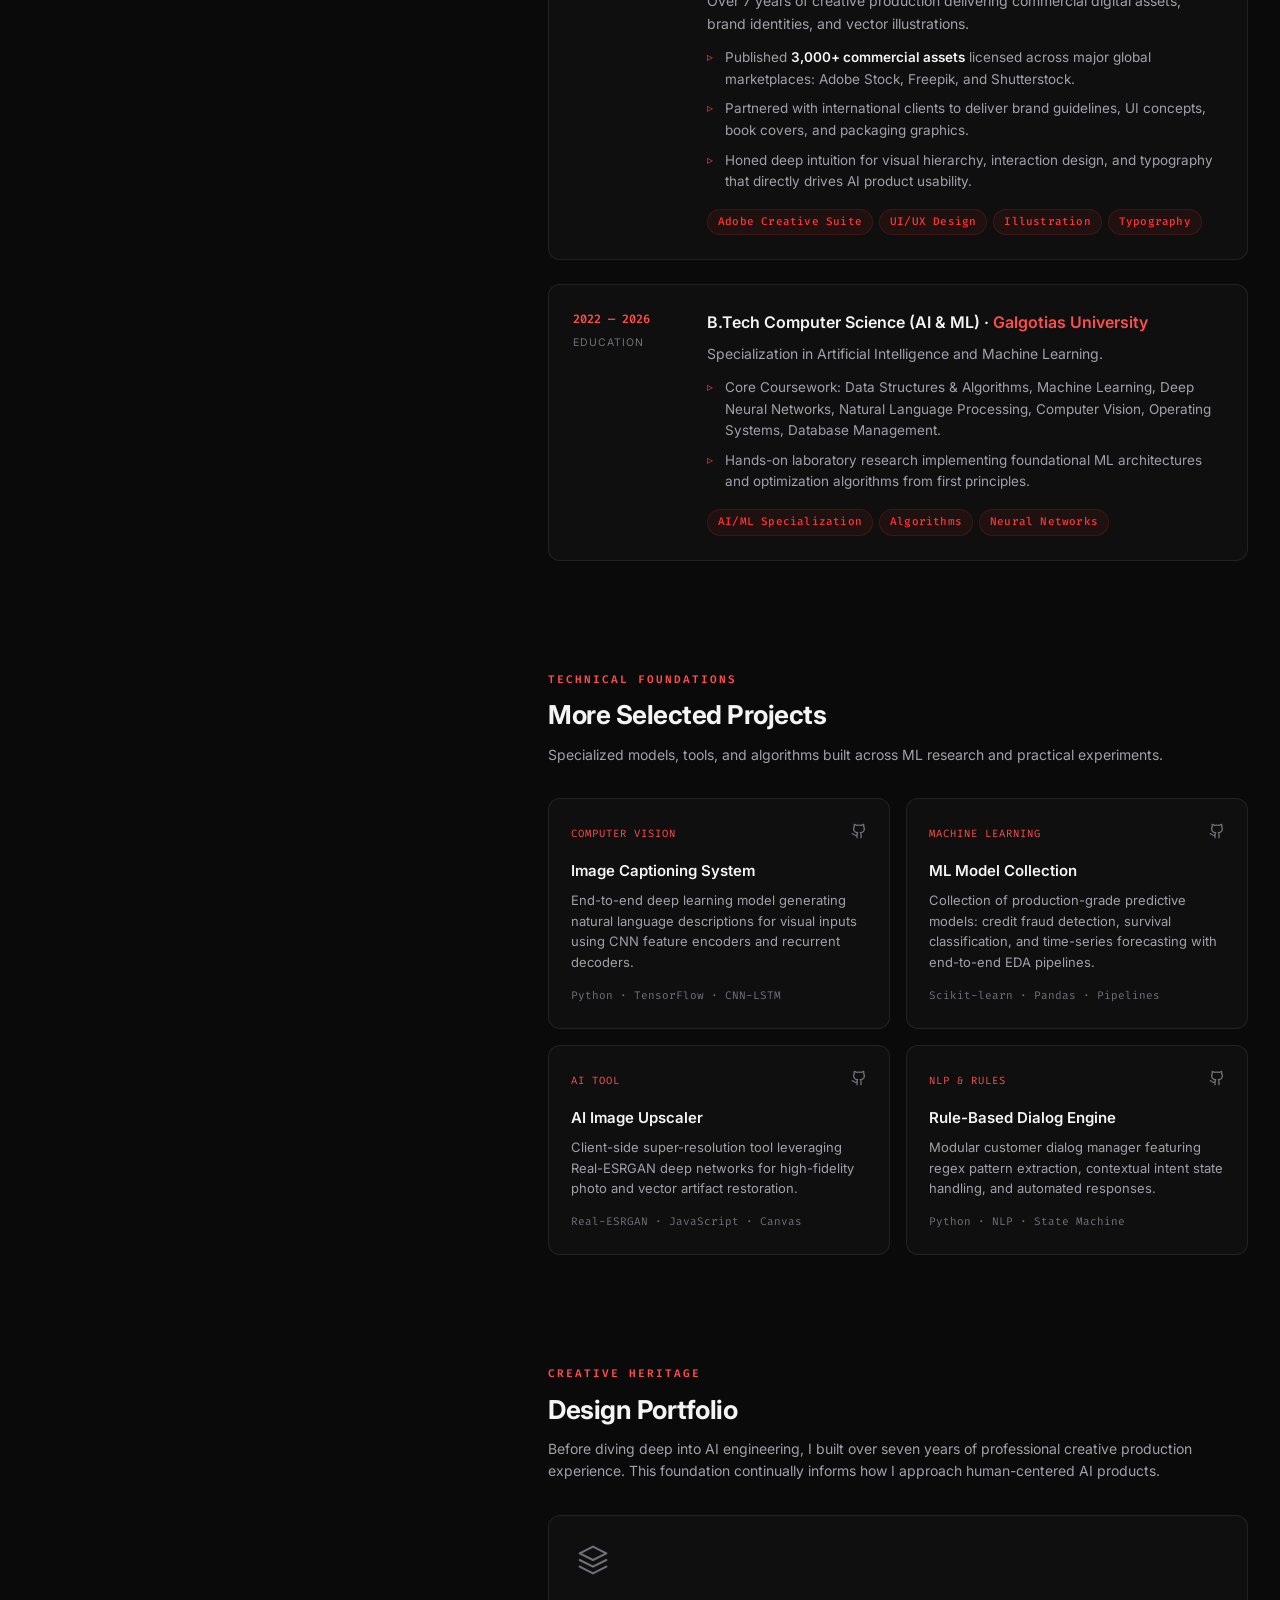
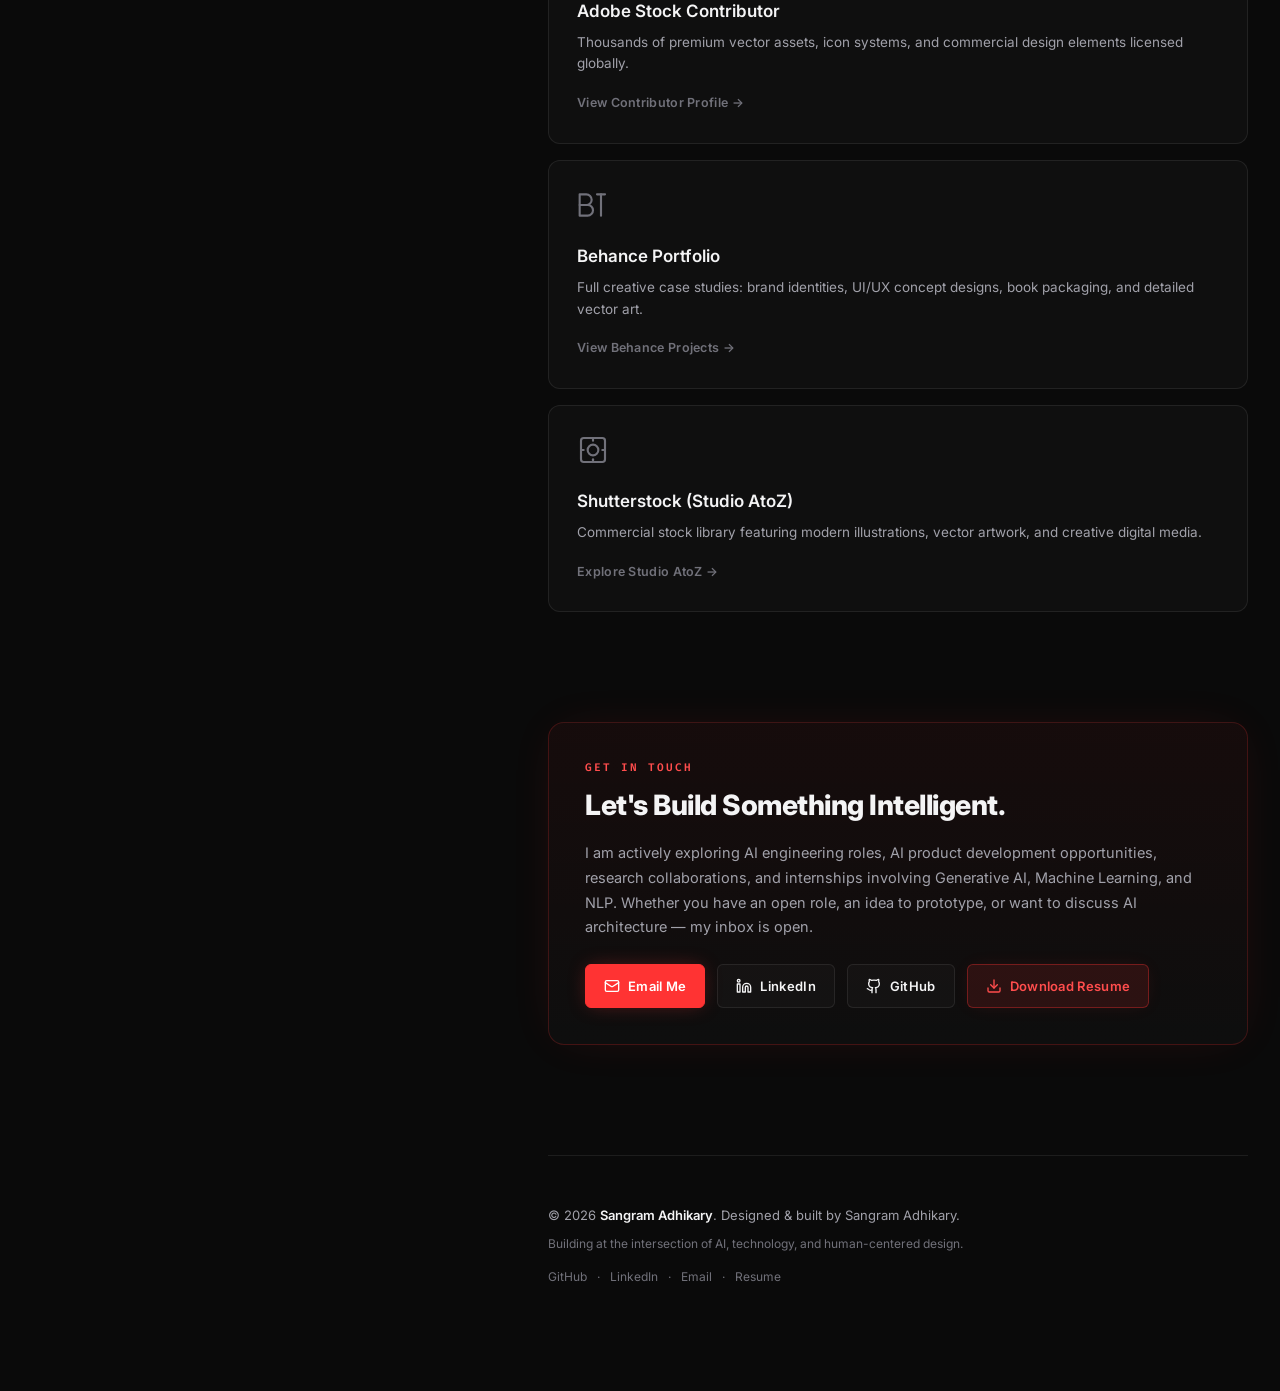
==== commit dd658008: "feat: upgrade portfolio to AI Engineer & AI Product Builder positioning" ====
--- a/index.html
+++ b/index.html
@@ -4,13 +4,29 @@
 <head>
   <meta charset="UTF-8" />
   <meta name="viewport" content="width=device-width, initial-scale=1.0" />
-  <title>Sangram Adhikary — AI/ML Engineer</title>
+  <title>Sangram Adhikary | AI Engineer & AI Product Builder</title>
   <meta name="description"
-    content="Sangram Adhikary is an AI/ML Engineer and B.Tech CS student specializing in deep learning, NLP, and computer vision. Also a freelance graphic designer with 7+ years of experience." />
+    content="AI Engineer and AI Product Builder specializing in Generative AI, Machine Learning, NLP, Computer Vision, and full-stack intelligent applications." />
+  <meta name="keywords"
+    content="AI Engineer, Machine Learning Engineer, Generative AI Developer, NLP Developer, Full Stack AI Developer, Artificial Intelligence Portfolio, Sangram Adhikary" />
+  <meta name="author" content="Sangram Adhikary" />
+
+  <!-- Open Graph / Social Preview -->
+  <meta property="og:type" content="website" />
+  <meta property="og:title" content="Sangram Adhikary | AI Engineer & AI Product Builder" />
+  <meta property="og:description"
+    content="Building intelligent, human-centered products with Generative AI, Machine Learning, NLP, and modern full-stack technologies." />
+  <meta property="og:image" content="assets/nextgen-ai-studio-preview.png" />
+  <meta name="twitter:card" content="summary_large_image" />
+  <meta name="twitter:title" content="Sangram Adhikary | AI Engineer & AI Product Builder" />
+  <meta name="twitter:description"
+    content="Building intelligent, human-centered products with Generative AI, Machine Learning, NLP, and modern full-stack technologies." />
+
+  <!-- Fonts & Styles -->
   <link rel="preconnect" href="https://fonts.googleapis.com" />
   <link rel="preconnect" href="https://fonts.gstatic.com" crossorigin />
   <link
-    href="https://fonts.googleapis.com/css2?family=Inter:wght@300;400;500;600;700&family=Fira+Code:wght@400;500&display=swap"
+    href="https://fonts.googleapis.com/css2?family=Inter:wght@300;400;500;600;700;800&family=Fira+Code:wght@400;500;600&display=swap"
     rel="stylesheet" />
   <link rel="stylesheet" href="style.css" />
 </head>
@@ -23,39 +39,116 @@
   <canvas id="code-rain" aria-hidden="true"></canvas>
 
   <div class="layout">
-    <!-- ═══════════════════ LEFT PANEL (Sticky) ═══════════════════ -->
+    <!-- ═══════════════════ LEFT PANEL (Sticky Hero & Nav) ═══════════════════ -->
     <header class="left-panel" id="left-panel">
       <div class="left-panel__top">
+        <div class="identity-badge">
+          <span class="status-pulse-dot"></span>
+          <span>Available for AI Roles &amp; Collaborations</span>
+        </div>
+
         <h1 class="name">Sangram Adhikary</h1>
-        <h2 class="title">AI / ML Engineer</h2>
-        <p class="tagline">Building intelligent systems with deep learning, NLP & computer vision. Design enthusiast on
-          the side.</p>
+        <h2 class="title">AI Engineer &amp; AI Product Builder</h2>
+
+        <p class="tagline">
+          Building intelligent, human-centered products with Generative AI, Machine Learning, NLP, and modern full-stack technologies.
+        </p>
+
+        <p class="philosophy-line">
+          From AI models to deployed products — combining AI engineering with 7+ years of professional design to build experiences people can actually use.
+        </p>
+
+        <!-- Hero Actions -->
+        <div class="hero-actions">
+          <a href="#projects" class="btn btn--primary" id="hero-btn-work">
+            <span>Explore My Work</span>
+            <svg xmlns="http://www.w3.org/2000/svg" width="16" height="16" viewBox="0 0 24 24" fill="none"
+              stroke="currentColor" stroke-width="2" stroke-linecap="round" stroke-linejoin="round">
+              <line x1="12" y1="5" x2="12" y2="19"></line>
+              <polyline points="19 12 12 19 5 12"></polyline>
+            </svg>
+          </a>
+          <a href="resume/Sangram-Adhikary-AI-Engineer-Resume.pdf" target="_blank" rel="noopener noreferrer"
+            class="btn btn--secondary" id="hero-btn-resume">
+            <svg xmlns="http://www.w3.org/2000/svg" width="16" height="16" viewBox="0 0 24 24" fill="none"
+              stroke="currentColor" stroke-width="2" stroke-linecap="round" stroke-linejoin="round">
+              <path d="M21 15v4a2 2 0 0 1-2 2H5a2 2 0 0 1-2-2v-4"></path>
+              <polyline points="7 10 12 15 17 10"></polyline>
+              <line x1="12" y1="15" x2="12" y2="3"></line>
+            </svg>
+            <span>Download Resume</span>
+          </a>
+        </div>
+
+        <!-- Hero Subtle Stats -->
+        <div class="hero-stats" aria-label="Portfolio highlights">
+          <div class="stat-pill">
+            <span class="stat-value">3</span>
+            <span class="stat-label">AI Products</span>
+          </div>
+          <div class="stat-pill">
+            <span class="stat-value">2</span>
+            <span class="stat-label">Live Platforms</span>
+          </div>
+          <div class="stat-pill">
+            <span class="stat-value">7+ Yrs</span>
+            <span class="stat-label">Design Experience</span>
+          </div>
+          <div class="stat-pill">
+            <span class="stat-value">B.Tech</span>
+            <span class="stat-label">AI &amp; ML</span>
+          </div>
+        </div>
       </div>
 
+      <!-- Navigation Links -->
       <nav class="nav" aria-label="Main navigation">
         <a href="#about" class="nav__link active" data-section="about">
           <span class="nav__indicator"></span>
           <span class="nav__text">About</span>
         </a>
+        <a href="#projects" class="nav__link" data-section="projects">
+          <span class="nav__indicator"></span>
+          <span class="nav__text">Featured Projects</span>
+        </a>
+        <a href="#capabilities" class="nav__link" data-section="capabilities">
+          <span class="nav__indicator"></span>
+          <span class="nav__text">What I Build</span>
+        </a>
+        <a href="#differentiator" class="nav__link" data-section="differentiator">
+          <span class="nav__indicator"></span>
+          <span class="nav__text">Why Build Differently</span>
+        </a>
+        <a href="#skills" class="nav__link" data-section="skills">
+          <span class="nav__indicator"></span>
+          <span class="nav__text">Tech Stack</span>
+        </a>
         <a href="#experience" class="nav__link" data-section="experience">
           <span class="nav__indicator"></span>
           <span class="nav__text">Experience</span>
         </a>
-        <a href="#projects" class="nav__link" data-section="projects">
-          <span class="nav__indicator"></span>
-          <span class="nav__text">Projects</span>
-        </a>
         <a href="#portfolio" class="nav__link" data-section="portfolio">
           <span class="nav__indicator"></span>
-          <span class="nav__text">Portfolio</span>
+          <span class="nav__text">Design Portfolio</span>
+        </a>
+        <a href="#contact" class="nav__link" data-section="contact">
+          <span class="nav__indicator"></span>
+          <span class="nav__text">Contact</span>
+        </a>
+
+        <!-- Compact Navigation Resume Link -->
+        <a href="resume/Sangram-Adhikary-AI-Engineer-Resume.pdf" target="_blank" rel="noopener noreferrer"
+          class="nav__resume-btn" id="nav-resume-btn" aria-label="Download Resume PDF">
+          <span>Resume ↓</span>
         </a>
       </nav>
 
+      <!-- Social Icons -->
       <div class="socials">
         <a href="https://github.com/SANGRAMADHIKARYsrc" target="_blank" rel="noopener noreferrer" aria-label="GitHub"
           class="social-icon" id="social-github">
-          <svg xmlns="http://www.w3.org/2000/svg" width="22" height="22" viewBox="0 0 24 24" fill="none"
-            stroke="currentColor" stroke-width="1.5" stroke-linecap="round" stroke-linejoin="round">
+          <svg xmlns="http://www.w3.org/2000/svg" width="20" height="20" viewBox="0 0 24 24" fill="none"
+            stroke="currentColor" stroke-width="1.6" stroke-linecap="round" stroke-linejoin="round">
             <path
               d="M15 22v-4a4.8 4.8 0 0 0-1-3.5c3 0 6-2 6-5.5.08-1.25-.27-2.48-1-3.5.28-1.15.28-2.35 0-3.5 0 0-1 0-3 1.5-2.64-.5-5.36-.5-8 0C6 2 5 2 5 2c-.3 1.15-.3 2.35 0 3.5A5.403 5.403 0 0 0 4 9c0 3.5 3 5.5 6 5.5-.39.49-.68 1.05-.85 1.65-.17.6-.22 1.23-.15 1.85v4" />
             <path d="M9 18c-4.51 2-5-2-7-2" />
@@ -63,435 +156,916 @@
         </a>
         <a href="https://www.linkedin.com/in/sangramadhikary/" target="_blank" rel="noopener noreferrer"
           aria-label="LinkedIn" class="social-icon" id="social-linkedin">
-          <svg xmlns="http://www.w3.org/2000/svg" width="22" height="22" viewBox="0 0 24 24" fill="none"
-            stroke="currentColor" stroke-width="1.5" stroke-linecap="round" stroke-linejoin="round">
+          <svg xmlns="http://www.w3.org/2000/svg" width="20" height="20" viewBox="0 0 24 24" fill="none"
+            stroke="currentColor" stroke-width="1.6" stroke-linecap="round" stroke-linejoin="round">
             <path d="M16 8a6 6 0 0 1 6 6v7h-4v-7a2 2 0 0 0-2-2 2 2 0 0 0-2 2v7h-4v-7a6 6 0 0 1 6-6z" />
             <rect width="4" height="12" x="2" y="9" />
             <circle cx="4" cy="4" r="2" />
           </svg>
         </a>
-        <a href="https://www.facebook.com/sangram.adhikary.587" target="_blank" rel="noopener noreferrer"
-          aria-label="Facebook" class="social-icon" id="social-facebook">
-          <svg xmlns="http://www.w3.org/2000/svg" width="22" height="22" viewBox="0 0 24 24" fill="none"
-            stroke="currentColor" stroke-width="1.5" stroke-linecap="round" stroke-linejoin="round">
-            <path d="M18 2h-3a5 5 0 0 0-5 5v3H7v4h3v8h4v-8h3l1-4h-4V7a1 1 0 0 1 1-1h3z" />
+        <a href="mailto:sangram.adhikary.src@gmail.com" aria-label="Email" class="social-icon" id="social-email">
+          <svg xmlns="http://www.w3.org/2000/svg" width="20" height="20" viewBox="0 0 24 24" fill="none"
+            stroke="currentColor" stroke-width="1.6" stroke-linecap="round" stroke-linejoin="round">
+            <rect width="20" height="16" x="2" y="4" rx="2" />
+            <path d="m22 7-8.97 5.7a1.94 1.94 0 0 1-2.06 0L2 7" />
           </svg>
         </a>
-        <a href="https://www.instagram.com/sangram_ad/" target="_blank" rel="noopener noreferrer" aria-label="Instagram"
-          class="social-icon" id="social-instagram">
-          <svg xmlns="http://www.w3.org/2000/svg" width="22" height="22" viewBox="0 0 24 24" fill="none"
-            stroke="currentColor" stroke-width="1.5" stroke-linecap="round" stroke-linejoin="round">
-            <rect width="20" height="20" x="2" y="2" rx="5" ry="5" />
-            <path d="M16 11.37A4 4 0 1 1 12.63 8 4 4 0 0 1 16 11.37z" />
-            <line x1="17.5" x2="17.51" y1="6.5" y2="6.5" />
+        <a href="https://www.behance.net/sangramadhikary01" target="_blank" rel="noopener noreferrer"
+          aria-label="Behance" class="social-icon" id="social-behance">
+          <svg xmlns="http://www.w3.org/2000/svg" width="20" height="20" viewBox="0 0 24 24" fill="none"
+            stroke="currentColor" stroke-width="1.6" stroke-linecap="round" stroke-linejoin="round">
+            <path d="M2 12h6a4 4 0 0 1 0 8H2z" />
+            <path d="M2 4h5a4 4 0 0 1 0 8H2z" />
+            <path d="M15 4h6" />
+            <path d="M18 4v16" />
           </svg>
         </a>
       </div>
     </header>
 
-    <!-- ═══════════════════ RIGHT PANEL (Scrolling) ═══════════════════ -->
+    <!-- ═══════════════════ RIGHT PANEL (Scrolling Content) ═══════════════════ -->
     <main class="right-panel" id="content">
 
-      <!-- ── ABOUT ── -->
+      <!-- ── 01. ABOUT ── -->
       <section id="about" class="section" aria-label="About me">
         <div class="section__header-mobile">
           <h2 class="section__title-mobile">About</h2>
         </div>
         <div class="section__content">
+          <p class="lead-text">
+            I am an <strong>AI Engineer &amp; AI Product Builder</strong> focused on researching, designing, and shipping practical intelligent systems using <strong>Generative AI, Machine Learning, Natural Language Processing</strong>, and modern full-stack web architectures.
+          </p>
           <p>
-            I'm a <strong>Computer Science</strong> student specializing in <strong>Artificial Intelligence & Machine
-              Learning</strong> at
-            <a href="#" class="inline-link">Galgotias University</a>, pursuing my B.Tech. My core passion lies in
-            building intelligent systems —
-            from supervised and unsupervised learning models to deep neural networks for computer vision and natural
-            language processing.
+            Currently pursuing my <strong>B.Tech in Computer Science</strong> with a specialization in <strong>Artificial Intelligence and Machine Learning</strong> at Galgotias University. My engineering foundation spans the end-to-end AI lifecycle — from data curation and model fine-tuning to building low-latency retrieval pipelines and responsive frontends.
           </p>
           <p>
-            During my internship at <strong>CodSoft</strong>, I developed production-grade AI applications including
-            image captioning systems,
-            rule-based chatbots, and game engines powered by the Minimax algorithm. I'm comfortable working across the
-            ML pipeline —
-            data preprocessing with <strong>Pandas</strong> and <strong>NumPy</strong>, model building with
-            <strong>TensorFlow</strong> and
-            <strong>Scikit-learn</strong>, and deploying solutions in <strong>Jupyter</strong> environments.
+            During my internship at <strong>CodSoft</strong>, I engineered production-ready AI applications including sequence-to-sequence image captioning systems, rule-based conversational agents, and game engines powered by Minimax heuristics.
           </p>
           <p>
-            On the side, I've been a freelance <strong>Graphic Designer & Illustrator</strong> for over 7 years, with
-            3000+ assets published
-            across Adobe Stock, Freepik, and Shutterstock. Design is my creative outlet — AI/ML is my career.
-          </p>
-          <p>
-            When I'm not training models or pushing pixels, I'm exploring full-stack web development with
-            <strong>React</strong>,
-            <strong>Next.js</strong>, and <strong>TypeScript</strong> to build polished front-ends for my AI tools.
-          </p>
-
-          <div class="skills-grid">
-            <div class="skill-category">
-              <h3 class="skill-category__title">AI / ML</h3>
-              <div class="skill-tags">
-                <span class="tag">TensorFlow</span>
+            What sets me apart is my <strong>7+ years of professional experience in digital design &amp; illustration</strong>, with over 3,000+ published commercial assets across Adobe Stock, Freepik, and Shutterstock. I don't just train algorithms in notebooks; I bridge complex machine intelligence with thoughtful human interfaces to create products people actually love using.
+          </p>
+        </div>
+      </section>
+
+      <!-- ── 02. FEATURED PROJECTS (FLAGSHIP TRIO) ── -->
+      <section id="projects" class="section" aria-label="Featured Projects">
+        <div class="section__header-mobile">
+          <h2 class="section__title-mobile">Featured Projects</h2>
+        </div>
+
+        <div class="section-title-wrap">
+          <span class="section-eyebrow">Flagship Portfolio</span>
+          <h2 class="section-heading">Selected AI Products</h2>
+          <p class="section-subtext">
+            Production-grade systems demonstrating AI research, retrieval-augmented intelligence, and deployed full-stack products.
+          </p>
+        </div>
+
+        <div class="flagship-projects">
+
+          <!-- PROJECT 01 — RESEARCHLENS AI (FLAGSHIP) -->
+          <article class="flagship-card flagship-card--primary" id="proj-researchlens">
+            <div class="flagship-card__header">
+              <span class="project-num">01 / FLAGSHIP</span>
+              <div class="status-badge status-badge--active">
+                <span class="status-badge__dot"></span>
+                <span>⚡ ACTIVE DEVELOPMENT</span>
+              </div>
+            </div>
+
+            <div class="flagship-card__media">
+              <a href="projects/researchlens-ai/" aria-label="Explore ResearchLens AI Overview">
+                <img src="assets/researchlens-preview.jpg" alt="ResearchLens AI Intelligence Platform Dashboard Mockup"
+                  loading="lazy" class="flagship-card__img" />
+                <div class="media-overlay">
+                  <span class="media-badge">System Architecture &amp; UI Concept</span>
+                </div>
+              </a>
+            </div>
+
+            <div class="flagship-card__body">
+              <div class="title-row">
+                <h3 class="flagship-card__title">
+                  <a href="projects/researchlens-ai/">ResearchLens AI</a>
+                </h3>
+                <span class="flagship-card__tagline">AI-Powered Research Intelligence</span>
+              </div>
+
+              <p class="flagship-card__desc">
+                An intelligent research platform transforming how students and researchers discover, analyze, synthesize, and interact with academic literature. Integrates dense semantic vector search, dynamic citation knowledge graphs, automated literature gap extraction, and interactive RAG-based paper comprehension.
+              </p>
+
+              <div class="flagship-card__tech">
+                <span class="tag">Generative AI</span>
+                <span class="tag">RAG Pipeline</span>
+                <span class="tag">Large Language Models</span>
+                <span class="tag">Semantic Search</span>
+                <span class="tag">Vector DBs</span>
+                <span class="tag">FastAPI</span>
+                <span class="tag">Next.js</span>
+              </div>
+
+              <div class="flagship-card__actions">
+                <a href="projects/researchlens-ai/" class="action-btn action-btn--featured" id="btn-researchlens-overview">
+                  <span>Project Overview</span>
+                  <svg xmlns="http://www.w3.org/2000/svg" width="16" height="16" viewBox="0 0 24 24" fill="none"
+                    stroke="currentColor" stroke-width="2" stroke-linecap="round" stroke-linejoin="round">
+                    <line x1="7" y1="17" x2="17" y2="7" />
+                    <polyline points="7 7 17 7 17 17" />
+                  </svg>
+                </a>
+                <a href="https://github.com/SANGRAMADHIKARYsrc" target="_blank" rel="noopener noreferrer"
+                  class="action-btn action-btn--secondary" id="btn-researchlens-github">
+                  <svg xmlns="http://www.w3.org/2000/svg" width="16" height="16" viewBox="0 0 24 24" fill="none"
+                    stroke="currentColor" stroke-width="2" stroke-linecap="round" stroke-linejoin="round">
+                    <path
+                      d="M15 22v-4a4.8 4.8 0 0 0-1-3.5c3 0 6-2 6-5.5.08-1.25-.27-2.48-1-3.5.28-1.15.28-2.35 0-3.5 0 0-1 0-3 1.5-2.64-.5-5.36-.5-8 0C6 2 5 2 5 2c-.3 1.15-.3 2.35 0 3.5A5.403 5.403 0 0 0 4 9c0 3.5 3 5.5 6 5.5-.39.49-.68 1.05-.85 1.65-.17.6-.22 1.23-.15 1.85v4" />
+                    <path d="M9 18c-4.51 2-5-2-7-2" />
+                  </svg>
+                  <span>GitHub</span>
+                </a>
+              </div>
+            </div>
+          </article>
+
+          <!-- PROJECT 02 — CONTEXTHIRE -->
+          <article class="flagship-card" id="proj-contexthire">
+            <div class="flagship-card__header">
+              <span class="project-num">02</span>
+              <div class="status-badge status-badge--live">
+                <span class="status-badge__dot"></span>
+                <span>🟢 LIVE PRODUCT</span>
+              </div>
+            </div>
+
+            <div class="flagship-card__media">
+              <a href="https://contexthire.onrender.com/" target="_blank" rel="noopener noreferrer"
+                aria-label="Open ContextHire Live Application">
+                <img src="assets/contexthire-preview.png" alt="ContextHire AI Candidate Screening Platform Dashboard"
+                  loading="lazy" class="flagship-card__img" />
+                <div class="media-overlay">
+                  <span class="media-badge">Verified Live Application</span>
+                </div>
+              </a>
+            </div>
+
+            <div class="flagship-card__body">
+              <div class="title-row">
+                <h3 class="flagship-card__title">
+                  <a href="https://contexthire.onrender.com/" target="_blank" rel="noopener noreferrer">ContextHire</a>
+                </h3>
+                <span class="flagship-card__tagline">AI-Assisted Hiring Intelligence</span>
+              </div>
+
+              <p class="flagship-card__desc">
+                Context-aware recruitment intelligence and ATS resume compatibility engine. Eliminates rigid keyword matching failures through a 3-tier Hybrid Match Scoring algorithm: TF-IDF lexical overlap (25%), dense Sentence-BERT (<code class="code-inline">all-MiniLM-L6-v2</code>) transformer embeddings (35%), and direct competency entity extraction (40%).
+              </p>
+
+              <div class="flagship-card__tech">
+                <span class="tag">Python</span>
+                <span class="tag">Flask</span>
+                <span class="tag">Sentence-BERT</span>
+                <span class="tag">NLP</span>
+                <span class="tag">TF-IDF</span>
                 <span class="tag">Scikit-learn</span>
-                <span class="tag">Deep Learning</span>
-                <span class="tag">NLP</span>
-                <span class="tag">Computer Vision</span>
-                <span class="tag">Pandas</span>
-                <span class="tag">NumPy</span>
-                <span class="tag">Jupyter</span>
-              </div>
-            </div>
-            <div class="skill-category">
-              <h3 class="skill-category__title">Languages</h3>
-              <div class="skill-tags">
-                <span class="tag">Python</span>
-                <span class="tag">JavaScript</span>
+                <span class="tag">SQLite</span>
+              </div>
+
+              <div class="flagship-card__actions">
+                <a href="https://contexthire.onrender.com/" target="_blank" rel="noopener noreferrer"
+                  class="action-btn action-btn--primary" id="btn-contexthire-live">
+                  <span>Live Demo</span>
+                  <svg xmlns="http://www.w3.org/2000/svg" width="16" height="16" viewBox="0 0 24 24" fill="none"
+                    stroke="currentColor" stroke-width="2" stroke-linecap="round" stroke-linejoin="round">
+                    <line x1="7" y1="17" x2="17" y2="7" />
+                    <polyline points="7 7 17 7 17 17" />
+                  </svg>
+                </a>
+                <a href="https://github.com/SANGRAMADHIKARYsrc/ContextHire" target="_blank" rel="noopener noreferrer"
+                  class="action-btn action-btn--secondary" id="btn-contexthire-github">
+                  <svg xmlns="http://www.w3.org/2000/svg" width="16" height="16" viewBox="0 0 24 24" fill="none"
+                    stroke="currentColor" stroke-width="2" stroke-linecap="round" stroke-linejoin="round">
+                    <path
+                      d="M15 22v-4a4.8 4.8 0 0 0-1-3.5c3 0 6-2 6-5.5.08-1.25-.27-2.48-1-3.5.28-1.15.28-2.35 0-3.5 0 0-1 0-3 1.5-2.64-.5-5.36-.5-8 0C6 2 5 2 5 2c-.3 1.15-.3 2.35 0 3.5A5.403 5.403 0 0 0 4 9c0 3.5 3 5.5 6 5.5-.39.49-.68 1.05-.85 1.65-.17.6-.22 1.23-.15 1.85v4" />
+                    <path d="M9 18c-4.51 2-5-2-7-2" />
+                  </svg>
+                  <span>GitHub</span>
+                </a>
+              </div>
+            </div>
+          </article>
+
+          <!-- PROJECT 03 — NEXTGEN AI STUDIO -->
+          <article class="flagship-card" id="proj-nextgen">
+            <div class="flagship-card__header">
+              <span class="project-num">03</span>
+              <div class="status-badge status-badge--live">
+                <span class="status-badge__dot"></span>
+                <span>🟢 LIVE PRODUCT</span>
+              </div>
+            </div>
+
+            <div class="flagship-card__media">
+              <a href="https://nextgenaistudio.netlify.app/" target="_blank" rel="noopener noreferrer"
+                aria-label="Open NextGen AI Studio Live Application">
+                <img src="assets/nextgen-ai-studio-preview.png" alt="NextGen AI Studio Platform Hero Interface"
+                  loading="lazy" class="flagship-card__img" />
+                <div class="media-overlay">
+                  <span class="media-badge">Verified Live Application</span>
+                </div>
+              </a>
+            </div>
+
+            <div class="flagship-card__body">
+              <div class="title-row">
+                <h3 class="flagship-card__title">
+                  <a href="https://nextgenaistudio.netlify.app/" target="_blank" rel="noopener noreferrer">NextGen AI Studio</a>
+                </h3>
+                <span class="flagship-card__tagline">All-in-One AI Productivity Platform</span>
+              </div>
+
+              <p class="flagship-card__desc">
+                Full-stack Generative AI suite unifying 30+ tools across writing, media generation, AI detection, and developer productivity into a cohesive dark-themed glassmorphism interface. Built with real-time AI responses, serverless API routes, and zero-auth frictionless access.
+              </p>
+
+              <div class="flagship-card__tech">
+                <span class="tag">Next.js 16</span>
+                <span class="tag">React 19</span>
                 <span class="tag">TypeScript</span>
-                <span class="tag">HTML5</span>
-                <span class="tag">CSS3</span>
-              </div>
-            </div>
-            <div class="skill-category">
-              <h3 class="skill-category__title">Web / Tools</h3>
-              <div class="skill-tags">
-                <span class="tag">React</span>
-                <span class="tag">Next.js</span>
-                <span class="tag">Node.js</span>
-                <span class="tag">Git</span>
-                <span class="tag">DSA</span>
-              </div>
-            </div>
-            <div class="skill-category">
-              <h3 class="skill-category__title">Design</h3>
-              <div class="skill-tags">
-                <span class="tag">UI/UX</span>
-                <span class="tag">Illustration</span>
-                <span class="tag">Brand Identity</span>
-                <span class="tag">Print Design</span>
-              </div>
-            </div>
-          </div>
+                <span class="tag">Gemini AI</span>
+                <span class="tag">Generative AI</span>
+                <span class="tag">TailwindCSS</span>
+              </div>
+
+              <div class="flagship-card__actions">
+                <a href="https://nextgenaistudio.netlify.app/" target="_blank" rel="noopener noreferrer"
+                  class="action-btn action-btn--primary" id="btn-nextgen-live">
+                  <span>Live Demo</span>
+                  <svg xmlns="http://www.w3.org/2000/svg" width="16" height="16" viewBox="0 0 24 24" fill="none"
+                    stroke="currentColor" stroke-width="2" stroke-linecap="round" stroke-linejoin="round">
+                    <line x1="7" y1="17" x2="17" y2="7" />
+                    <polyline points="7 7 17 7 17 17" />
+                  </svg>
+                </a>
+                <a href="https://github.com/SANGRAMADHIKARYsrc/nextgen-ai-studio" target="_blank"
+                  rel="noopener noreferrer" class="action-btn action-btn--secondary" id="btn-nextgen-github">
+                  <svg xmlns="http://www.w3.org/2000/svg" width="16" height="16" viewBox="0 0 24 24" fill="none"
+                    stroke="currentColor" stroke-width="2" stroke-linecap="round" stroke-linejoin="round">
+                    <path
+                      d="M15 22v-4a4.8 4.8 0 0 0-1-3.5c3 0 6-2 6-5.5.08-1.25-.27-2.48-1-3.5.28-1.15.28-2.35 0-3.5 0 0-1 0-3 1.5-2.64-.5-5.36-.5-8 0C6 2 5 2 5 2c-.3 1.15-.3 2.35 0 3.5A5.403 5.403 0 0 0 4 9c0 3.5 3 5.5 6 5.5-.39.49-.68 1.05-.85 1.65-.17.6-.22 1.23-.15 1.85v4" />
+                    <path d="M9 18c-4.51 2-5-2-7-2" />
+                  </svg>
+                  <span>GitHub</span>
+                </a>
+              </div>
+            </div>
+          </article>
+
         </div>
       </section>
 
-      <!-- ── EXPERIENCE ── -->
+      <!-- ── 03. WHAT I BUILD ── -->
+      <section id="capabilities" class="section" aria-label="What I Build">
+        <div class="section__header-mobile">
+          <h2 class="section__title-mobile">What I Build</h2>
+        </div>
+
+        <div class="section-title-wrap">
+          <span class="section-eyebrow">Engineering Capabilities</span>
+          <h2 class="section-heading">What I Build</h2>
+          <p class="section-subtext">
+            Holistic capabilities across model design, retrieval architectures, algorithms, and deployed interfaces.
+          </p>
+        </div>
+
+        <div class="capabilities-grid">
+          <div class="capability-card">
+            <div class="capability-card__icon">
+              <svg xmlns="http://www.w3.org/2000/svg" width="28" height="28" viewBox="0 0 24 24" fill="none"
+                stroke="currentColor" stroke-width="1.6" stroke-linecap="round" stroke-linejoin="round">
+                <path d="M12 2v4M12 18v4M4.93 4.93l2.83 2.83M16.24 16.24l2.83 2.83M2 12h4M18 12h4M4.93 19.07l2.83-2.83M16.24 7.76l2.83-2.83" />
+              </svg>
+            </div>
+            <h3 class="capability-card__title">Generative AI Applications</h3>
+            <p class="capability-card__desc">
+              LLM-powered products, contextual AI copilots, intelligent content creation engines, automated reasoning workflows, and agentic integrations.
+            </p>
+            <div class="capability-card__tags">
+              <span>LLMs</span> · <span>RAG</span> · <span>Prompt Design</span> · <span>Tool Calling</span>
+            </div>
+          </div>
+
+          <div class="capability-card">
+            <div class="capability-card__icon">
+              <svg xmlns="http://www.w3.org/2000/svg" width="28" height="28" viewBox="0 0 24 24" fill="none"
+                stroke="currentColor" stroke-width="1.6" stroke-linecap="round" stroke-linejoin="round">
+                <polyline points="4 17 10 11 4 5" />
+                <line x1="12" y1="19" x2="20" y2="19" />
+              </svg>
+            </div>
+            <h3 class="capability-card__title">NLP &amp; Intelligent Systems</h3>
+            <p class="capability-card__desc">
+              Semantic vector search, dense sentence embeddings, hybrid matching pipelines, document intelligence, ATS parsers, and conversational dialog systems.
+            </p>
+            <div class="capability-card__tags">
+              <span>Sentence-BERT</span> · <span>TF-IDF</span> · <span>Embeddings</span> · <span>NER</span>
+            </div>
+          </div>
+
+          <div class="capability-card">
+            <div class="capability-card__icon">
+              <svg xmlns="http://www.w3.org/2000/svg" width="28" height="28" viewBox="0 0 24 24" fill="none"
+                stroke="currentColor" stroke-width="1.6" stroke-linecap="round" stroke-linejoin="round">
+                <path d="M21 16V8a2 2 0 0 0-1-1.73l-7-4a2 2 0 0 0-2 0l-7 4A2 2 0 0 0 3 8v8a2 2 0 0 0 1 1.73l7 4a2 2 0 0 0 2 0l7-4A2 2 0 0 0 21 16z" />
+                <polyline points="3.27 6.96 12 12.01 20.73 6.96" />
+                <line x1="12" y1="22.08" x2="12" y2="12" />
+              </svg>
+            </div>
+            <h3 class="capability-card__title">Machine Learning Systems</h3>
+            <p class="capability-card__desc">
+              Predictive models, classification engines, fraud detection systems, exploratory data pipelines, and reproducible training workflows.
+            </p>
+            <div class="capability-card__tags">
+              <span>Scikit-learn</span> · <span>TensorFlow</span> · <span>Pandas</span> · <span>Pipelines</span>
+            </div>
+          </div>
+
+          <div class="capability-card">
+            <div class="capability-card__icon">
+              <svg xmlns="http://www.w3.org/2000/svg" width="28" height="28" viewBox="0 0 24 24" fill="none"
+                stroke="currentColor" stroke-width="1.6" stroke-linecap="round" stroke-linejoin="round">
+                <rect width="18" height="18" x="3" y="3" rx="2" ry="2" />
+                <circle cx="9" cy="9" r="2" />
+                <path d="m21 15-3.086-3.086a2 2 0 0 0-2.828 0L6 21" />
+              </svg>
+            </div>
+            <h3 class="capability-card__title">Computer Vision</h3>
+            <p class="capability-card__desc">
+              Sequence-to-sequence image captioning networks, Real-ESRGAN super-resolution enhancement, feature extraction, and computer vision pipelines.
+            </p>
+            <div class="capability-card__tags">
+              <span>CNN-LSTM</span> · <span>Real-ESRGAN</span> · <span>Attention</span> · <span>OpenCV</span>
+            </div>
+          </div>
+
+          <div class="capability-card capability-card--wide">
+            <div class="capability-card__icon">
+              <svg xmlns="http://www.w3.org/2000/svg" width="28" height="28" viewBox="0 0 24 24" fill="none"
+                stroke="currentColor" stroke-width="1.6" stroke-linecap="round" stroke-linejoin="round">
+                <polygon points="12 2 2 7 12 12 22 7 12 2" />
+                <polyline points="2 17 12 22 22 17" />
+                <polyline points="2 12 12 17 22 12" />
+              </svg>
+            </div>
+            <h3 class="capability-card__title">Full-Stack AI Products</h3>
+            <p class="capability-card__desc">
+              End-to-end cloud deployments merging reactive client interfaces (Next.js, React), scalable Python backends (FastAPI, Flask), databases, vector stores, and seamless CI/CD hosting.
+            </p>
+            <div class="capability-card__tags">
+              <span>Next.js</span> · <span>TypeScript</span> · <span>FastAPI</span> · <span>Cloud Deployment</span>
+            </div>
+          </div>
+        </div>
+      </section>
+
+      <!-- ── 04. WHY I BUILD DIFFERENTLY (DIFFERENTIATOR) ── -->
+      <section id="differentiator" class="section" aria-label="Why I Build Differently">
+        <div class="section__header-mobile">
+          <h2 class="section__title-mobile">Why I Build Differently</h2>
+        </div>
+
+        <div class="differentiator-box">
+          <span class="section-eyebrow">Personal Differentiator</span>
+          <h2 class="differentiator-heading">Why I Build Differently</h2>
+
+          <!-- Formula Graphic -->
+          <div class="formula-container" aria-label="Core Formula: AI Engineering + Full-Stack Dev + 7+ Years Design = AI Product Builder">
+            <div class="formula-node">
+              <span class="formula-tag">ENGINEERING</span>
+              <span class="formula-title">AI Engineering</span>
+              <span class="formula-sub">Models &amp; Pipelines</span>
+            </div>
+            <span class="formula-operator">+</span>
+            <div class="formula-node">
+              <span class="formula-tag">ARCHITECTURE</span>
+              <span class="formula-title">Full-Stack Dev</span>
+              <span class="formula-sub">APIs &amp; Modern Web</span>
+            </div>
+            <span class="formula-operator">+</span>
+            <div class="formula-node">
+              <span class="formula-tag">CRAFT</span>
+              <span class="formula-title">7+ Yrs Design</span>
+              <span class="formula-sub">Human Experience</span>
+            </div>
+            <span class="formula-operator">=</span>
+            <div class="formula-node formula-node--result">
+              <span class="formula-tag">PRODUCT</span>
+              <span class="formula-title">AI Product Builder</span>
+              <span class="formula-sub">Shipped &amp; Usable</span>
+            </div>
+          </div>
+
+          <p class="differentiator-text">
+            Most machine learning engineers stop at Jupyter notebooks and loss curves. Most designers create mockups that ignore algorithmic constraints. <strong>I combine technical AI development with seven years of professional creative experience</strong> to build systems that are technically sound, visually refined, and easy to use.
+          </p>
+        </div>
+      </section>
+
+      <!-- ── 05. TECH STACK (CATEGORIZED SKILLS) ── -->
+      <section id="skills" class="section" aria-label="Tech Stack">
+        <div class="section__header-mobile">
+          <h2 class="section__title-mobile">Tech Stack</h2>
+        </div>
+
+        <div class="section-title-wrap">
+          <span class="section-eyebrow">Technical Competencies</span>
+          <h2 class="section-heading">Skills &amp; Technologies</h2>
+          <p class="section-subtext">
+            Curated tools and frameworks genuinely used across model development, data engineering, and product deployment.
+          </p>
+        </div>
+
+        <div class="categorized-skills">
+          <!-- 1. AI & Machine Learning -->
+          <div class="skill-group">
+            <h3 class="skill-group__title">
+              <svg xmlns="http://www.w3.org/2000/svg" width="16" height="16" viewBox="0 0 24 24" fill="none"
+                stroke="currentColor" stroke-width="2" stroke-linecap="round" stroke-linejoin="round">
+                <circle cx="12" cy="12" r="10" />
+                <path d="M12 2a14.5 14.5 0 0 0 0 20 14.5 14.5 0 0 0 0-20" />
+                <path d="M2 12h20" />
+              </svg>
+              <span>AI &amp; Machine Learning</span>
+            </h3>
+            <div class="skill-chips">
+              <span class="tag">Python</span>
+              <span class="tag">TensorFlow</span>
+              <span class="tag">PyTorch</span>
+              <span class="tag">Scikit-learn</span>
+              <span class="tag">Deep Learning</span>
+              <span class="tag">Pandas</span>
+              <span class="tag">NumPy</span>
+              <span class="tag">Jupyter</span>
+            </div>
+          </div>
+
+          <!-- 2. Generative AI -->
+          <div class="skill-group">
+            <h3 class="skill-group__title">
+              <svg xmlns="http://www.w3.org/2000/svg" width="16" height="16" viewBox="0 0 24 24" fill="none"
+                stroke="currentColor" stroke-width="2" stroke-linecap="round" stroke-linejoin="round">
+                <path d="m12 3-1.912 5.813a2 2 0 0 1-1.275 1.275L3 12l5.813 1.912a2 2 0 0 1 1.275 1.275L12 21l1.912-5.813a2 2 0 0 1 1.275-1.275L21 12l-5.813-1.912a2 2 0 0 1-1.275-1.275L12 3Z" />
+              </svg>
+              <span>Generative AI</span>
+            </h3>
+            <div class="skill-chips">
+              <span class="tag">Large Language Models (LLMs)</span>
+              <span class="tag">RAG Pipelines</span>
+              <span class="tag">Prompt Engineering</span>
+              <span class="tag">Dense Embeddings</span>
+              <span class="tag">Vector Databases</span>
+              <span class="tag">Google Gemini API</span>
+              <span class="tag">Agent Workflows</span>
+            </div>
+          </div>
+
+          <!-- 3. NLP -->
+          <div class="skill-group">
+            <h3 class="skill-group__title">
+              <svg xmlns="http://www.w3.org/2000/svg" width="16" height="16" viewBox="0 0 24 24" fill="none"
+                stroke="currentColor" stroke-width="2" stroke-linecap="round" stroke-linejoin="round">
+                <path d="M21 15a2 2 0 0 1-2 2H7l-4 4V5a2 2 0 0 1 2-2h14a2 2 0 0 1 2 2z" />
+              </svg>
+              <span>Natural Language Processing (NLP)</span>
+            </h3>
+            <div class="skill-chips">
+              <span class="tag">Sentence-BERT (SBERT)</span>
+              <span class="tag">TF-IDF Vectorization</span>
+              <span class="tag">Semantic Similarity</span>
+              <span class="tag">Text Classification</span>
+              <span class="tag">Entity Extraction</span>
+              <span class="tag">Contextual Matching</span>
+            </div>
+          </div>
+
+          <!-- 4. Computer Vision -->
+          <div class="skill-group">
+            <h3 class="skill-group__title">
+              <svg xmlns="http://www.w3.org/2000/svg" width="16" height="16" viewBox="0 0 24 24" fill="none"
+                stroke="currentColor" stroke-width="2" stroke-linecap="round" stroke-linejoin="round">
+                <path d="M2 12s3-7 10-7 10 7 10 7-3 7-10 7-10-7-10-7Z" />
+                <circle cx="12" cy="12" r="3" />
+              </svg>
+              <span>Computer Vision</span>
+            </h3>
+            <div class="skill-chips">
+              <span class="tag">Image Captioning (CNN-LSTM)</span>
+              <span class="tag">Real-ESRGAN Upscaling</span>
+              <span class="tag">Convolutional Neural Networks</span>
+              <span class="tag">Image Processing</span>
+              <span class="tag">OpenCV</span>
+            </div>
+          </div>
+
+          <!-- 5. Full-Stack Development -->
+          <div class="skill-group">
+            <h3 class="skill-group__title">
+              <svg xmlns="http://www.w3.org/2000/svg" width="16" height="16" viewBox="0 0 24 24" fill="none"
+                stroke="currentColor" stroke-width="2" stroke-linecap="round" stroke-linejoin="round">
+                <polyline points="16 18 22 12 16 6" />
+                <polyline points="8 6 2 12 8 18" />
+              </svg>
+              <span>Full-Stack Development</span>
+            </h3>
+            <div class="skill-chips">
+              <span class="tag">Next.js</span>
+              <span class="tag">React</span>
+              <span class="tag">TypeScript</span>
+              <span class="tag">JavaScript</span>
+              <span class="tag">FastAPI</span>
+              <span class="tag">Flask</span>
+              <span class="tag">RESTful APIs</span>
+              <span class="tag">SQLite / SQL</span>
+            </div>
+          </div>
+
+          <!-- 6. Developer Tools & Creative -->
+          <div class="skill-group">
+            <h3 class="skill-group__title">
+              <svg xmlns="http://www.w3.org/2000/svg" width="16" height="16" viewBox="0 0 24 24" fill="none"
+                stroke="currentColor" stroke-width="2" stroke-linecap="round" stroke-linejoin="round">
+                <path d="M14.7 6.3a1 1 0 0 0 0 1.4l1.6 1.6a1 1 0 0 0 1.4 0l3.77-3.77a6 6 0 0 1-7.94 7.94l-6.91 6.91a2.12 2.12 0 0 1-3-3l6.91-6.91a6 6 0 0 1 7.94-7.94l-3.76 3.76z" />
+              </svg>
+              <span>Developer Tools &amp; Creative</span>
+            </h3>
+            <div class="skill-chips">
+              <span class="tag">Git &amp; GitHub</span>
+              <span class="tag">Docker</span>
+              <span class="tag">Render / Vercel / Netlify</span>
+              <span class="tag">Linux / Bash</span>
+              <span class="tag">UI/UX Design</span>
+              <span class="tag">Adobe Creative Suite</span>
+            </div>
+          </div>
+        </div>
+      </section>
+
+      <!-- ── 06. EXPERIENCE ── -->
       <section id="experience" class="section" aria-label="Experience">
         <div class="section__header-mobile">
           <h2 class="section__title-mobile">Experience</h2>
         </div>
-        <div class="section__content">
-
-          <a href="#" class="card" id="exp-codsoft">
-            <div class="card__meta">
-              <span class="card__date">2024</span>
-            </div>
-            <div class="card__body">
-              <h3 class="card__title">
-                AI/ML Intern · CodSoft
-                <svg class="card__arrow" xmlns="http://www.w3.org/2000/svg" width="16" height="16" viewBox="0 0 24 24"
-                  fill="none" stroke="currentColor" stroke-width="2" stroke-linecap="round" stroke-linejoin="round">
-                  <line x1="7" y1="17" x2="17" y2="7" />
-                  <polyline points="7 7 17 7 17 17" />
-                </svg>
+
+        <div class="section-title-wrap">
+          <span class="section-eyebrow">Track Record</span>
+          <h2 class="section-heading">Experience &amp; Education</h2>
+        </div>
+
+        <div class="experience-list">
+
+          <!-- EXP 1: CODSOFT -->
+          <article class="exp-card" id="exp-codsoft">
+            <div class="exp-card__period">
+              <span class="exp-card__date">2024</span>
+              <span class="exp-card__type">Internship</span>
+            </div>
+            <div class="exp-card__main">
+              <h3 class="exp-card__role">
+                AI / ML Intern · <span class="exp-card__company">CodSoft</span>
               </h3>
-              <p class="card__description">
-                Developed multiple AI/ML applications — image captioning using deep learning & computer vision,
-                rule-based chatbot systems, and a Tic-Tac-Toe game engine with Minimax algorithm.
-                Worked across the full ML pipeline from data preprocessing to model deployment.
+              <p class="exp-card__summary">
+                Engineered production-grade AI/ML applications across computer vision, natural language processing, and game AI.
               </p>
-              <div class="card__tags">
+              <ul class="exp-card__bullets">
+                <li>Built a deep learning <strong>Image Captioning System</strong> combining CNN visual feature extraction with an LSTM sequential language generator.</li>
+                <li>Developed conversational <strong>rule-based chatbot architectures</strong> supporting intent classification and stateful customer response handling.</li>
+                <li>Implemented an adversarial game engine utilizing the <strong>Minimax algorithm</strong> with alpha-beta pruning.</li>
+                <li>Managed full ML pipelines: exploratory data analysis, dataset preprocessing with Pandas/NumPy, and model validation.</li>
+              </ul>
+              <div class="exp-card__tags">
                 <span class="tag tag--small">Python</span>
                 <span class="tag tag--small">TensorFlow</span>
+                <span class="tag tag--small">Deep Learning</span>
                 <span class="tag tag--small">Computer Vision</span>
                 <span class="tag tag--small">NLP</span>
-                <span class="tag tag--small">Deep Learning</span>
-              </div>
-            </div>
-          </a>
-
-          <a href="#" class="card" id="exp-freelance">
-            <div class="card__meta">
-              <span class="card__date">2017 — Present</span>
-            </div>
-            <div class="card__body">
-              <h3 class="card__title">
-                Freelance Graphic Designer & Illustrator
-                <svg class="card__arrow" xmlns="http://www.w3.org/2000/svg" width="16" height="16" viewBox="0 0 24 24"
-                  fill="none" stroke="currentColor" stroke-width="2" stroke-linecap="round" stroke-linejoin="round">
-                  <line x1="7" y1="17" x2="17" y2="7" />
-                  <polyline points="7 7 17 7 17 17" />
+              </div>
+            </div>
+          </article>
+
+          <!-- EXP 2: FREELANCE DESIGN -->
+          <article class="exp-card" id="exp-freelance">
+            <div class="exp-card__period">
+              <span class="exp-card__date">2017 — Present</span>
+              <span class="exp-card__type">Freelance</span>
+            </div>
+            <div class="exp-card__main">
+              <h3 class="exp-card__role">
+                Graphic Designer &amp; Illustrator · <span class="exp-card__company">Independent</span>
+              </h3>
+              <p class="exp-card__summary">
+                Over 7 years of creative production delivering commercial digital assets, brand identities, and vector illustrations.
+              </p>
+              <ul class="exp-card__bullets">
+                <li>Published <strong>3,000+ commercial assets</strong> licensed across major global marketplaces: Adobe Stock, Freepik, and Shutterstock.</li>
+                <li>Partnered with international clients to deliver brand guidelines, UI concepts, book covers, and packaging graphics.</li>
+                <li>Honed deep intuition for visual hierarchy, interaction design, and typography that directly drives AI product usability.</li>
+              </ul>
+              <div class="exp-card__tags">
+                <span class="tag tag--small">Adobe Creative Suite</span>
+                <span class="tag tag--small">UI/UX Design</span>
+                <span class="tag tag--small">Illustration</span>
+                <span class="tag tag--small">Typography</span>
+              </div>
+            </div>
+          </article>
+
+          <!-- EXP 3: EDUCATION -->
+          <article class="exp-card" id="exp-education">
+            <div class="exp-card__period">
+              <span class="exp-card__date">2022 — 2026</span>
+              <span class="exp-card__type">Education</span>
+            </div>
+            <div class="exp-card__main">
+              <h3 class="exp-card__role">
+                B.Tech Computer Science (AI &amp; ML) · <span class="exp-card__company">Galgotias University</span>
+              </h3>
+              <p class="exp-card__summary">
+                Specialization in Artificial Intelligence and Machine Learning.
+              </p>
+              <ul class="exp-card__bullets">
+                <li>Core Coursework: Data Structures &amp; Algorithms, Machine Learning, Deep Neural Networks, Natural Language Processing, Computer Vision, Operating Systems, Database Management.</li>
+                <li>Hands-on laboratory research implementing foundational ML architectures and optimization algorithms from first principles.</li>
+              </ul>
+              <div class="exp-card__tags">
+                <span class="tag tag--small">AI/ML Specialization</span>
+                <span class="tag tag--small">Algorithms</span>
+                <span class="tag tag--small">Neural Networks</span>
+              </div>
+            </div>
+          </article>
+
+        </div>
+      </section>
+
+      <!-- ── 07. MORE SELECTED PROJECTS ── -->
+      <section id="more-projects" class="section" aria-label="More Selected Projects">
+        <div class="section__header-mobile">
+          <h2 class="section__title-mobile">More Projects</h2>
+        </div>
+
+        <div class="section-title-wrap">
+          <span class="section-eyebrow">Technical Foundations</span>
+          <h2 class="section-heading">More Selected Projects</h2>
+          <p class="section-subtext">
+            Specialized models, tools, and algorithms built across ML research and practical experiments.
+          </p>
+        </div>
+
+        <div class="more-projects-grid">
+          <!-- CARD 1: Image Captioning -->
+          <div class="mini-card" id="proj-captioning">
+            <div class="mini-card__top">
+              <span class="mini-card__tag">Computer Vision</span>
+              <a href="https://github.com/SANGRAMADHIKARYsrc" target="_blank" rel="noopener noreferrer"
+                class="mini-card__link" aria-label="GitHub Repository">
+                <svg xmlns="http://www.w3.org/2000/svg" width="16" height="16" viewBox="0 0 24 24" fill="none"
+                  stroke="currentColor" stroke-width="2" stroke-linecap="round" stroke-linejoin="round">
+                  <path
+                    d="M15 22v-4a4.8 4.8 0 0 0-1-3.5c3 0 6-2 6-5.5.08-1.25-.27-2.48-1-3.5.28-1.15.28-2.35 0-3.5 0 0-1 0-3 1.5-2.64-.5-5.36-.5-8 0C6 2 5 2 5 2c-.3 1.15-.3 2.35 0 3.5A5.403 5.403 0 0 0 4 9c0 3.5 3 5.5 6 5.5-.39.49-.68 1.05-.85 1.65-.17.6-.22 1.23-.15 1.85v4" />
+                  <path d="M9 18c-4.51 2-5-2-7-2" />
                 </svg>
-              </h3>
-              <p class="card__description">
-                Published 3000+ creative assets across Adobe Stock, Freepik, and Shutterstock.
-                Specialized in brand identity, book covers, menu designs, t-shirt graphics, and premium print-ready
-                artwork.
-                Served clients globally with professional UI/UX and illustration services.
-              </p>
-              <div class="card__tags">
-                <span class="tag tag--small">Adobe Suite</span>
-                <span class="tag tag--small">Illustration</span>
-                <span class="tag tag--small">Brand Identity</span>
-                <span class="tag tag--small">UI/UX</span>
-                <span class="tag tag--small">Print Design</span>
-              </div>
-            </div>
-          </a>
-
-          <a href="#" class="card" id="exp-education">
-            <div class="card__meta">
-              <span class="card__date">2022 — 2026</span>
-            </div>
-            <div class="card__body">
-              <h3 class="card__title">
-                B.Tech Computer Science (AI & ML) · Galgotias University
-                <svg class="card__arrow" xmlns="http://www.w3.org/2000/svg" width="16" height="16" viewBox="0 0 24 24"
-                  fill="none" stroke="currentColor" stroke-width="2" stroke-linecap="round" stroke-linejoin="round">
-                  <line x1="7" y1="17" x2="17" y2="7" />
-                  <polyline points="7 7 17 7 17 17" />
+              </a>
+            </div>
+            <h3 class="mini-card__title">Image Captioning System</h3>
+            <p class="mini-card__desc">
+              End-to-end deep learning model generating natural language descriptions for visual inputs using CNN feature encoders and recurrent decoders.
+            </p>
+            <div class="mini-card__tech">
+              <span>Python</span> · <span>TensorFlow</span> · <span>CNN-LSTM</span>
+            </div>
+          </div>
+
+          <!-- CARD 2: ML Model Collection -->
+          <div class="mini-card" id="proj-ml-models">
+            <div class="mini-card__top">
+              <span class="mini-card__tag">Machine Learning</span>
+              <a href="https://github.com/SANGRAMADHIKARYsrc" target="_blank" rel="noopener noreferrer"
+                class="mini-card__link" aria-label="GitHub Repository">
+                <svg xmlns="http://www.w3.org/2000/svg" width="16" height="16" viewBox="0 0 24 24" fill="none"
+                  stroke="currentColor" stroke-width="2" stroke-linecap="round" stroke-linejoin="round">
+                  <path
+                    d="M15 22v-4a4.8 4.8 0 0 0-1-3.5c3 0 6-2 6-5.5.08-1.25-.27-2.48-1-3.5.28-1.15.28-2.35 0-3.5 0 0-1 0-3 1.5-2.64-.5-5.36-.5-8 0C6 2 5 2 5 2c-.3 1.15-.3 2.35 0 3.5A5.403 5.403 0 0 0 4 9c0 3.5 3 5.5 6 5.5-.39.49-.68 1.05-.85 1.65-.17.6-.22 1.23-.15 1.85v4" />
+                  <path d="M9 18c-4.51 2-5-2-7-2" />
                 </svg>
-              </h3>
-              <p class="card__description">
-                Specialization in Artificial Intelligence and Machine Learning. Core coursework in Data Structures &
-                Algorithms,
-                Machine Learning, Deep Learning, Natural Language Processing, and Computer Vision.
-              </p>
-              <div class="card__tags">
-                <span class="tag tag--small">AI/ML</span>
-                <span class="tag tag--small">DSA</span>
-                <span class="tag tag--small">Computer Science</span>
-              </div>
-            </div>
-          </a>
-
+              </a>
+            </div>
+            <h3 class="mini-card__title">ML Model Collection</h3>
+            <p class="mini-card__desc">
+              Collection of production-grade predictive models: credit fraud detection, survival classification, and time-series forecasting with end-to-end EDA pipelines.
+            </p>
+            <div class="mini-card__tech">
+              <span>Scikit-learn</span> · <span>Pandas</span> · <span>Pipelines</span>
+            </div>
+          </div>
+
+          <!-- CARD 3: AI Image Upscaler -->
+          <div class="mini-card" id="proj-upscaler">
+            <div class="mini-card__top">
+              <span class="mini-card__tag">AI Tool</span>
+              <a href="https://github.com/SANGRAMADHIKARYsrc" target="_blank" rel="noopener noreferrer"
+                class="mini-card__link" aria-label="GitHub Repository">
+                <svg xmlns="http://www.w3.org/2000/svg" width="16" height="16" viewBox="0 0 24 24" fill="none"
+                  stroke="currentColor" stroke-width="2" stroke-linecap="round" stroke-linejoin="round">
+                  <path
+                    d="M15 22v-4a4.8 4.8 0 0 0-1-3.5c3 0 6-2 6-5.5.08-1.25-.27-2.48-1-3.5.28-1.15.28-2.35 0-3.5 0 0-1 0-3 1.5-2.64-.5-5.36-.5-8 0C6 2 5 2 5 2c-.3 1.15-.3 2.35 0 3.5A5.403 5.403 0 0 0 4 9c0 3.5 3 5.5 6 5.5-.39.49-.68 1.05-.85 1.65-.17.6-.22 1.23-.15 1.85v4" />
+                  <path d="M9 18c-4.51 2-5-2-7-2" />
+                </svg>
+              </a>
+            </div>
+            <h3 class="mini-card__title">AI Image Upscaler</h3>
+            <p class="mini-card__desc">
+              Client-side super-resolution tool leveraging Real-ESRGAN deep networks for high-fidelity photo and vector artifact restoration.
+            </p>
+            <div class="mini-card__tech">
+              <span>Real-ESRGAN</span> · <span>JavaScript</span> · <span>Canvas</span>
+            </div>
+          </div>
+
+          <!-- CARD 4: Rule-Based Chatbot -->
+          <div class="mini-card" id="proj-chatbot">
+            <div class="mini-card__top">
+              <span class="mini-card__tag">NLP &amp; Rules</span>
+              <a href="https://github.com/SANGRAMADHIKARYsrc" target="_blank" rel="noopener noreferrer"
+                class="mini-card__link" aria-label="GitHub Repository">
+                <svg xmlns="http://www.w3.org/2000/svg" width="16" height="16" viewBox="0 0 24 24" fill="none"
+                  stroke="currentColor" stroke-width="2" stroke-linecap="round" stroke-linejoin="round">
+                  <path
+                    d="M15 22v-4a4.8 4.8 0 0 0-1-3.5c3 0 6-2 6-5.5.08-1.25-.27-2.48-1-3.5.28-1.15.28-2.35 0-3.5 0 0-1 0-3 1.5-2.64-.5-5.36-.5-8 0C6 2 5 2 5 2c-.3 1.15-.3 2.35 0 3.5A5.403 5.403 0 0 0 4 9c0 3.5 3 5.5 6 5.5-.39.49-.68 1.05-.85 1.65-.17.6-.22 1.23-.15 1.85v4" />
+                  <path d="M9 18c-4.51 2-5-2-7-2" />
+                </svg>
+              </a>
+            </div>
+            <h3 class="mini-card__title">Rule-Based Dialog Engine</h3>
+            <p class="mini-card__desc">
+              Modular customer dialog manager featuring regex pattern extraction, contextual intent state handling, and automated responses.
+            </p>
+            <div class="mini-card__tech">
+              <span>Python</span> · <span>NLP</span> · <span>State Machine</span>
+            </div>
+          </div>
         </div>
       </section>
 
-      <!-- ── PROJECTS ── -->
-      <section id="projects" class="section" aria-label="Projects">
-        <div class="section__header-mobile">
-          <h2 class="section__title-mobile">Projects</h2>
-        </div>
-        <div class="section__content">
-
-          <a href="https://github.com/SANGRAMADHIKARYsrc" target="_blank" rel="noopener noreferrer" class="card"
-            id="proj-nextgen">
-            <div class="card__meta">
-              <span class="card__label">Featured</span>
-            </div>
-            <div class="card__body">
-              <h3 class="card__title">
-                NextGen AI Studio
-                <svg class="card__arrow" xmlns="http://www.w3.org/2000/svg" width="16" height="16" viewBox="0 0 24 24"
-                  fill="none" stroke="currentColor" stroke-width="2" stroke-linecap="round" stroke-linejoin="round">
-                  <line x1="7" y1="17" x2="17" y2="7" />
-                  <polyline points="7 7 17 7 17 17" />
-                </svg>
-              </h3>
-              <p class="card__description">
-                Premium AI-powered platform featuring 30+ tools for writing, media generation, AI detection, and
-                productivity.
-                Powered by Google Gemini AI with a polished dark-themed UI. Built as a full-stack application with
-                real-time processing and responsive design.
-              </p>
-              <div class="card__tags">
-                <span class="tag tag--small">Next.js 16</span>
-                <span class="tag tag--small">React 19</span>
-                <span class="tag tag--small">TypeScript</span>
-                <span class="tag tag--small">Gemini AI</span>
-                <span class="tag tag--small">Full-Stack</span>
-              </div>
-            </div>
-          </a>
-
-          <a href="https://github.com/SANGRAMADHIKARYsrc" target="_blank" rel="noopener noreferrer" class="card"
-            id="proj-captioning">
-            <div class="card__meta">
-              <span class="card__label">AI/ML</span>
-            </div>
-            <div class="card__body">
-              <h3 class="card__title">
-                Image Captioning System
-                <svg class="card__arrow" xmlns="http://www.w3.org/2000/svg" width="16" height="16" viewBox="0 0 24 24"
-                  fill="none" stroke="currentColor" stroke-width="2" stroke-linecap="round" stroke-linejoin="round">
-                  <line x1="7" y1="17" x2="17" y2="7" />
-                  <polyline points="7 7 17 7 17 17" />
-                </svg>
-              </h3>
-              <p class="card__description">
-                Deep learning model that generates natural language descriptions for images using computer vision
-                and sequence-to-sequence architecture. Trained on large-scale image-caption datasets with
-                attention mechanisms for improved accuracy.
-              </p>
-              <div class="card__tags">
-                <span class="tag tag--small">Python</span>
-                <span class="tag tag--small">TensorFlow</span>
-                <span class="tag tag--small">Computer Vision</span>
-                <span class="tag tag--small">Deep Learning</span>
-              </div>
-            </div>
-          </a>
-
-          <a href="https://github.com/SANGRAMADHIKARYsrc" target="_blank" rel="noopener noreferrer" class="card"
-            id="proj-ml-models">
-            <div class="card__meta">
-              <span class="card__label">AI/ML</span>
-            </div>
-            <div class="card__body">
-              <h3 class="card__title">
-                ML Model Collection
-                <svg class="card__arrow" xmlns="http://www.w3.org/2000/svg" width="16" height="16" viewBox="0 0 24 24"
-                  fill="none" stroke="currentColor" stroke-width="2" stroke-linecap="round" stroke-linejoin="round">
-                  <line x1="7" y1="17" x2="17" y2="7" />
-                  <polyline points="7 7 17 7 17 17" />
-                </svg>
-              </h3>
-              <p class="card__description">
-                Collection of production-grade machine learning models — Titanic survival prediction, stock price
-                forecasting,
-                movie genre classification, and credit card fraud detection. Each model features complete EDA,
-                feature engineering, and evaluation pipelines.
-              </p>
-              <div class="card__tags">
-                <span class="tag tag--small">Scikit-learn</span>
-                <span class="tag tag--small">Pandas</span>
-                <span class="tag tag--small">NumPy</span>
-                <span class="tag tag--small">ML Pipeline</span>
-              </div>
-            </div>
-          </a>
-
-          <a href="https://github.com/SANGRAMADHIKARYsrc" target="_blank" rel="noopener noreferrer" class="card"
-            id="proj-upscaler">
-            <div class="card__meta">
-              <span class="card__label">Tool</span>
-            </div>
-            <div class="card__body">
-              <h3 class="card__title">
-                AI Image Upscaler
-                <svg class="card__arrow" xmlns="http://www.w3.org/2000/svg" width="16" height="16" viewBox="0 0 24 24"
-                  fill="none" stroke="currentColor" stroke-width="2" stroke-linecap="round" stroke-linejoin="round">
-                  <line x1="7" y1="17" x2="17" y2="7" />
-                  <polyline points="7 7 17 7 17 17" />
-                </svg>
-              </h3>
-              <p class="card__description">
-                Browser-based AI image upscaling tool using Real-ESRGAN. Supports drag-and-drop batch processing,
-                multiple model selection, and configurable upscale settings. Designed for designers and photographers
-                who need quick, high-quality upscaling.
-              </p>
-              <div class="card__tags">
-                <span class="tag tag--small">Real-ESRGAN</span>
-                <span class="tag tag--small">JavaScript</span>
-                <span class="tag tag--small">AI</span>
-                <span class="tag tag--small">Image Processing</span>
-              </div>
-            </div>
-          </a>
-
-          <a href="https://github.com/SANGRAMADHIKARYsrc" target="_blank" rel="noopener noreferrer" class="card"
-            id="proj-chatbot">
-            <div class="card__meta">
-              <span class="card__label">AI</span>
-            </div>
-            <div class="card__body">
-              <h3 class="card__title">
-                Rule-Based Chatbot
-                <svg class="card__arrow" xmlns="http://www.w3.org/2000/svg" width="16" height="16" viewBox="0 0 24 24"
-                  fill="none" stroke="currentColor" stroke-width="2" stroke-linecap="round" stroke-linejoin="round">
-                  <line x1="7" y1="17" x2="17" y2="7" />
-                  <polyline points="7 7 17 7 17 17" />
-                </svg>
-              </h3>
-              <p class="card__description">
-                Functional chatbot system built with pattern matching and rule-based logic for automated customer
-                responses.
-                Features intent recognition, context management, and extensible rule architecture.
-              </p>
-              <div class="card__tags">
-                <span class="tag tag--small">Python</span>
-                <span class="tag tag--small">NLP</span>
-                <span class="tag tag--small">Rule Engine</span>
-              </div>
-            </div>
-          </a>
-
-        </div>
-      </section>
-
-      <!-- ── PORTFOLIO (Design) ── -->
+      <!-- ── 08. DESIGN PORTFOLIO ── -->
       <section id="portfolio" class="section" aria-label="Design Portfolio">
         <div class="section__header-mobile">
           <h2 class="section__title-mobile">Design Portfolio</h2>
         </div>
-        <div class="section__content">
-          <p class="section__intro">
-            Outside of AI/ML, I've been creating digital assets and illustrations for over 7 years.
-            Here's where you can find my design work:
-          </p>
-
-          <div class="portfolio-grid">
-            <a href="https://stock.adobe.com/contributor/212956315/1622Sangram" target="_blank"
-              rel="noopener noreferrer" class="portfolio-card" id="port-adobe">
-              <div class="portfolio-card__icon">
-                <svg xmlns="http://www.w3.org/2000/svg" width="32" height="32" viewBox="0 0 24 24" fill="none"
-                  stroke="currentColor" stroke-width="1.5" stroke-linecap="round" stroke-linejoin="round">
-                  <polygon points="12 2 2 7 12 12 22 7 12 2" />
-                  <polyline points="2 17 12 22 22 17" />
-                  <polyline points="2 12 12 17 22 12" />
-                </svg>
-              </div>
-              <h3 class="portfolio-card__title">Adobe Stock</h3>
-              <p class="portfolio-card__description">Premium stock assets, vectors, and illustrations available for
-                commercial licensing.</p>
-              <span class="portfolio-card__cta">View Contributor Profile →</span>
+
+        <div class="section-title-wrap">
+          <span class="section-eyebrow">Creative Heritage</span>
+          <h2 class="section-heading">Design Portfolio</h2>
+          <p class="section-subtext">
+            Before diving deep into AI engineering, I built over seven years of professional creative production experience. This foundation continually informs how I approach human-centered AI products.
+          </p>
+        </div>
+
+        <div class="portfolio-grid">
+          <a href="https://stock.adobe.com/contributor/212956315/1622Sangram" target="_blank"
+            rel="noopener noreferrer" class="portfolio-card" id="port-adobe">
+            <div class="portfolio-card__icon">
+              <svg xmlns="http://www.w3.org/2000/svg" width="32" height="32" viewBox="0 0 24 24" fill="none"
+                stroke="currentColor" stroke-width="1.6" stroke-linecap="round" stroke-linejoin="round">
+                <polygon points="12 2 2 7 12 12 22 7 12 2" />
+                <polyline points="2 17 12 22 22 17" />
+                <polyline points="2 12 12 17 22 12" />
+              </svg>
+            </div>
+            <h3 class="portfolio-card__title">Adobe Stock Contributor</h3>
+            <p class="portfolio-card__description">
+              Thousands of premium vector assets, icon systems, and commercial design elements licensed globally.
+            </p>
+            <span class="portfolio-card__cta">View Contributor Profile →</span>
+          </a>
+
+          <a href="https://www.behance.net/sangramadhikary01" target="_blank" rel="noopener noreferrer"
+            class="portfolio-card" id="port-behance">
+            <div class="portfolio-card__icon">
+              <svg xmlns="http://www.w3.org/2000/svg" width="32" height="32" viewBox="0 0 24 24" fill="none"
+                stroke="currentColor" stroke-width="1.6" stroke-linecap="round" stroke-linejoin="round">
+                <path d="M2 12h6a4 4 0 0 1 0 8H2z" />
+                <path d="M2 4h5a4 4 0 0 1 0 8H2z" />
+                <path d="M15 4h6" />
+                <path d="M18 4v16" />
+              </svg>
+            </div>
+            <h3 class="portfolio-card__title">Behance Portfolio</h3>
+            <p class="portfolio-card__description">
+              Full creative case studies: brand identities, UI/UX concept designs, book packaging, and detailed vector art.
+            </p>
+            <span class="portfolio-card__cta">View Behance Projects →</span>
+          </a>
+
+          <a href="https://www.shutterstock.com/g/Studio_AtoZ" target="_blank" rel="noopener noreferrer"
+            class="portfolio-card" id="port-shutterstock">
+            <div class="portfolio-card__icon">
+              <svg xmlns="http://www.w3.org/2000/svg" width="32" height="32" viewBox="0 0 24 24" fill="none"
+                stroke="currentColor" stroke-width="1.6" stroke-linecap="round" stroke-linejoin="round">
+                <rect width="18" height="18" x="3" y="3" rx="2" />
+                <circle cx="12" cy="12" r="4" />
+                <path d="M3 12h2" />
+                <path d="M19 12h2" />
+                <path d="M12 3v2" />
+                <path d="M12 19v2" />
+              </svg>
+            </div>
+            <h3 class="portfolio-card__title">Shutterstock (Studio AtoZ)</h3>
+            <p class="portfolio-card__description">
+              Commercial stock library featuring modern illustrations, vector artwork, and creative digital media.
+            </p>
+            <span class="portfolio-card__cta">Explore Studio AtoZ →</span>
+          </a>
+        </div>
+      </section>
+
+      <!-- ── 09. CONTACT SECTION ── -->
+      <section id="contact" class="section" aria-label="Contact">
+        <div class="section__header-mobile">
+          <h2 class="section__title-mobile">Contact</h2>
+        </div>
+
+        <div class="contact-card">
+          <span class="section-eyebrow">Get in Touch</span>
+          <h2 class="contact-heading">Let's Build Something Intelligent.</h2>
+          <p class="contact-desc">
+            I am actively exploring AI engineering roles, AI product development opportunities, research collaborations, and internships involving Generative AI, Machine Learning, and NLP. Whether you have an open role, an idea to prototype, or want to discuss AI architecture — my inbox is open.
+          </p>
+
+          <div class="contact-actions">
+            <a href="mailto:sangram.adhikary.src@gmail.com" class="btn btn--primary" id="contact-btn-email">
+              <svg xmlns="http://www.w3.org/2000/svg" width="16" height="16" viewBox="0 0 24 24" fill="none"
+                stroke="currentColor" stroke-width="2" stroke-linecap="round" stroke-linejoin="round">
+                <rect width="20" height="16" x="2" y="4" rx="2" />
+                <path d="m22 7-8.97 5.7a1.94 1.94 0 0 1-2.06 0L2 7" />
+              </svg>
+              <span>Email Me</span>
             </a>
 
-            <a href="https://www.behance.net/sangramadhikary01" target="_blank" rel="noopener noreferrer"
-              class="portfolio-card" id="port-behance">
-              <div class="portfolio-card__icon">
-                <svg xmlns="http://www.w3.org/2000/svg" width="32" height="32" viewBox="0 0 24 24" fill="none"
-                  stroke="currentColor" stroke-width="1.5" stroke-linecap="round" stroke-linejoin="round">
-                  <path d="M2 12h6a4 4 0 0 1 0 8H2z" />
-                  <path d="M2 4h5a4 4 0 0 1 0 8H2z" />
-                  <path d="M15 4h6" />
-                  <path d="M18 4v16" />
-                </svg>
-              </div>
-              <h3 class="portfolio-card__title">Behance</h3>
-              <p class="portfolio-card__description">Full design portfolio — brand identity, book covers, UI concepts,
-                and illustration projects.</p>
-              <span class="portfolio-card__cta">View Portfolio →</span>
+            <a href="https://www.linkedin.com/in/sangramadhikary/" target="_blank" rel="noopener noreferrer"
+              class="btn btn--secondary" id="contact-btn-linkedin">
+              <svg xmlns="http://www.w3.org/2000/svg" width="16" height="16" viewBox="0 0 24 24" fill="none"
+                stroke="currentColor" stroke-width="2" stroke-linecap="round" stroke-linejoin="round">
+                <path d="M16 8a6 6 0 0 1 6 6v7h-4v-7a2 2 0 0 0-2-2 2 2 0 0 0-2 2v7h-4v-7a6 6 0 0 1 6-6z" />
+                <rect width="4" height="12" x="2" y="9" />
+                <circle cx="4" cy="4" r="2" />
+              </svg>
+              <span>LinkedIn</span>
             </a>
 
-            <a href="https://www.shutterstock.com/g/Studio_AtoZ" target="_blank" rel="noopener noreferrer"
-              class="portfolio-card" id="port-shutterstock">
-              <div class="portfolio-card__icon">
-                <svg xmlns="http://www.w3.org/2000/svg" width="32" height="32" viewBox="0 0 24 24" fill="none"
-                  stroke="currentColor" stroke-width="1.5" stroke-linecap="round" stroke-linejoin="round">
-                  <rect width="18" height="18" x="3" y="3" rx="2" />
-                  <circle cx="12" cy="12" r="4" />
-                  <path d="M3 12h2" />
-                  <path d="M19 12h2" />
-                  <path d="M12 3v2" />
-                  <path d="M12 19v2" />
-                </svg>
-              </div>
-              <h3 class="portfolio-card__title">Shutterstock</h3>
-              <p class="portfolio-card__description">Studio AtoZ — stock photography, vectors, and design elements for
-                commercial use.</p>
-              <span class="portfolio-card__cta">View Contributor Profile →</span>
+            <a href="https://github.com/SANGRAMADHIKARYsrc" target="_blank" rel="noopener noreferrer"
+              class="btn btn--secondary" id="contact-btn-github">
+              <svg xmlns="http://www.w3.org/2000/svg" width="16" height="16" viewBox="0 0 24 24" fill="none"
+                stroke="currentColor" stroke-width="2" stroke-linecap="round" stroke-linejoin="round">
+                <path
+                  d="M15 22v-4a4.8 4.8 0 0 0-1-3.5c3 0 6-2 6-5.5.08-1.25-.27-2.48-1-3.5.28-1.15.28-2.35 0-3.5 0 0-1 0-3 1.5-2.64-.5-5.36-.5-8 0C6 2 5 2 5 2c-.3 1.15-.3 2.35 0 3.5A5.403 5.403 0 0 0 4 9c0 3.5 3 5.5 6 5.5-.39.49-.68 1.05-.85 1.65-.17.6-.22 1.23-.15 1.85v4" />
+                <path d="M9 18c-4.51 2-5-2-7-2" />
+              </svg>
+              <span>GitHub</span>
             </a>
+
+            <a href="resume/Sangram-Adhikary-AI-Engineer-Resume.pdf" target="_blank" rel="noopener noreferrer"
+              class="btn btn--resume-highlight" id="contact-btn-resume">
+              <svg xmlns="http://www.w3.org/2000/svg" width="16" height="16" viewBox="0 0 24 24" fill="none"
+                stroke="currentColor" stroke-width="2" stroke-linecap="round" stroke-linejoin="round">
+                <path d="M21 15v4a2 2 0 0 1-2 2H5a2 2 0 0 1-2-2v-4"></path>
+                <polyline points="7 10 12 15 17 10"></polyline>
+                <line x1="12" y1="15" x2="12" y2="3"></line>
+              </svg>
+              <span>Download Resume</span>
+            </a>
           </div>
         </div>
       </section>
 
-      <!-- ── FOOTER ── -->
+      <!-- ── 10. FOOTER ── -->
       <footer class="footer">
-        <p class="footer__text">
-
-          Built with pure HTML, CSS & JavaScript. All text set in
-          <a href="https://rsms.me/inter/" target="_blank" rel="noopener noreferrer" class="inline-link">Inter</a>.
-        </p>
+        <div class="footer__content">
+          <p class="footer__text">
+            © 2026 <strong>Sangram Adhikary</strong>. Designed &amp; built by Sangram Adhikary.
+          </p>
+          <p class="footer__subtext">
+            Building at the intersection of AI, technology, and human-centered design.
+          </p>
+          <div class="footer__links">
+            <a href="https://github.com/SANGRAMADHIKARYsrc" target="_blank" rel="noopener noreferrer">GitHub</a>
+            <span>·</span>
+            <a href="https://www.linkedin.com/in/sangramadhikary/" target="_blank" rel="noopener noreferrer">LinkedIn</a>
+            <span>·</span>
+            <a href="mailto:sangram.adhikary.src@gmail.com">Email</a>
+            <span>·</span>
+            <a href="resume/Sangram-Adhikary-AI-Engineer-Resume.pdf" target="_blank" rel="noopener noreferrer">Resume</a>
+          </div>
+        </div>
       </footer>
 
     </main>
--- a/style.css
+++ b/style.css
@@ -1,28 +1,33 @@
 /* ═══════════════════════════════════════════════════════════════
    SANGRAM ADHIKARY — Portfolio Stylesheet
-   Theme: Black + Red Glow | Inspired by brittanychiang.com
+   Theme: Black + Crimson Red Glow | Modern AI Product Builder
    ═══════════════════════════════════════════════════════════════ */
 
 /* ── CSS Custom Properties ── */
 :root {
   --bg: #0a0a0a;
-  --bg-card: rgba(255, 255, 255, 0.03);
-  --bg-card-hover: rgba(255, 255, 255, 0.06);
-  --text-primary: #e4e4e7;
+  --bg-surface: #111113;
+  --bg-card: rgba(255, 255, 255, 0.025);
+  --bg-card-hover: rgba(255, 255, 255, 0.055);
+  --text-primary: #f4f4f5;
   --text-secondary: #a1a1aa;
   --text-muted: #71717a;
   --accent: #ff3333;
   --accent-soft: #ff4d4d;
   --accent-glow: rgba(255, 51, 51, 0.15);
   --accent-glow-strong: rgba(255, 51, 51, 0.35);
-  --border: rgba(255, 255, 255, 0.06);
-  --border-hover: rgba(255, 51, 51, 0.25);
-  --font-sans: 'Inter', -apple-system, BlinkMacSystemFont, 'Segoe UI', sans-serif;
-  --font-mono: 'Fira Code', 'Consolas', monospace;
-  --max-width: 1280px;
-  --left-width: 480px;
-  --gutter: 24px;
+  --accent-bg: rgba(255, 51, 51, 0.08);
+  --border: rgba(255, 255, 255, 0.08);
+  --border-hover: rgba(255, 51, 51, 0.3);
+  --font-sans: 'Inter', -apple-system, BlinkMacSystemFont, 'Segoe UI', Roboto, sans-serif;
+  --font-mono: 'Fira Code', 'SFMono-Regular', Consolas, monospace;
+  --max-width: 1320px;
+  --left-width: 460px;
+  --gutter: 32px;
   --transition: 0.25s cubic-bezier(0.4, 0, 0.2, 1);
+  --radius-sm: 6px;
+  --radius-md: 12px;
+  --radius-lg: 16px;
 }
 
 /* ── Reset ── */
@@ -51,7 +56,7 @@
 
 ::selection {
   background: var(--accent);
-  color: var(--bg);
+  color: #ffffff;
 }
 
 ::-webkit-scrollbar {
@@ -75,9 +80,9 @@
   pointer-events: none;
   z-index: 1;
   background: radial-gradient(
-    600px circle at var(--mouse-x, 50%) var(--mouse-y, 50%),
+    650px circle at var(--mouse-x, 50%) var(--mouse-y, 50%),
     var(--accent-glow),
-    transparent 60%
+    transparent 65%
   );
   transition: opacity 0.3s;
   opacity: 0;
@@ -96,7 +101,7 @@
   height: 100vh;
   pointer-events: none;
   z-index: 0;
-  opacity: 0.07;
+  opacity: 0.055;
 }
 
 /* ── Layout ── */
@@ -110,7 +115,9 @@
   min-height: 100vh;
 }
 
-/* ── Left Panel ── */
+/* ═══════════════════════════════════════════════════════════════
+   LEFT PANEL (Sticky Hero & Nav)
+   ═══════════════════════════════════════════════════════════════ */
 .left-panel {
   position: sticky;
   top: 0;
@@ -121,18 +128,62 @@
   display: flex;
   flex-direction: column;
   justify-content: space-between;
-  padding: 96px 48px 96px 0;
+  padding: 80px 48px 80px 0;
+  overflow-y: auto;
+  scrollbar-width: none;
+}
+
+.left-panel::-webkit-scrollbar {
+  display: none;
 }
 
 .left-panel__top {
   display: flex;
   flex-direction: column;
+  gap: 12px;
+}
+
+/* Identity Available Badge */
+.identity-badge {
+  display: inline-flex;
+  align-items: center;
   gap: 8px;
+  align-self: flex-start;
+  padding: 4px 12px;
+  background: rgba(34, 197, 94, 0.08);
+  border: 1px solid rgba(34, 197, 94, 0.2);
+  border-radius: 9999px;
+  font-size: 11px;
+  font-weight: 500;
+  color: #4ade80;
+  letter-spacing: 0.3px;
+  font-family: var(--font-mono);
+  margin-bottom: 4px;
+}
+
+.status-pulse-dot {
+  width: 6px;
+  height: 6px;
+  border-radius: 50%;
+  background: #22c55e;
+  box-shadow: 0 0 8px #22c55e;
+  animation: pulse-dot 2s infinite ease-in-out;
+}
+
+@keyframes pulse-dot {
+  0%, 100% {
+    opacity: 1;
+    transform: scale(1);
+  }
+  50% {
+    opacity: 0.4;
+    transform: scale(0.85);
+  }
 }
 
 .name {
-  font-size: 48px;
-  font-weight: 700;
+  font-size: 44px;
+  font-weight: 800;
   color: var(--text-primary);
   letter-spacing: -1.5px;
   line-height: 1.1;
@@ -140,35 +191,146 @@
 
 .title {
   font-size: 18px;
-  font-weight: 500;
-  color: var(--accent-soft);
-  letter-spacing: 0.5px;
-  margin-top: 4px;
+  font-weight: 600;
+  color: var(--accent-soft);
+  letter-spacing: 0.3px;
+  line-height: 1.3;
 }
 
 .tagline {
-  font-size: 14px;
+  font-size: 14.5px;
+  color: var(--text-secondary);
+  line-height: 1.65;
+  margin-top: 6px;
+}
+
+.philosophy-line {
+  font-size: 13px;
   color: var(--text-muted);
   line-height: 1.6;
-  margin-top: 16px;
-  max-width: 340px;
+  border-left: 2px solid var(--border-hover);
+  padding-left: 12px;
+  margin-top: 2px;
+}
+
+/* Hero Action Buttons */
+.hero-actions {
+  display: flex;
+  align-items: center;
+  gap: 12px;
+  margin-top: 14px;
+  flex-wrap: wrap;
+}
+
+.btn {
+  display: inline-flex;
+  align-items: center;
+  justify-content: center;
+  gap: 8px;
+  padding: 10px 18px;
+  border-radius: var(--radius-sm);
+  font-size: 13px;
+  font-weight: 600;
+  letter-spacing: 0.3px;
+  text-decoration: none;
+  transition: all var(--transition);
+  cursor: pointer;
+  white-space: nowrap;
+}
+
+.btn--primary {
+  background: var(--accent);
+  color: #ffffff;
+  border: 1px solid var(--accent);
+  box-shadow: 0 0 20px -4px var(--accent-glow-strong);
+}
+
+.btn--primary:hover {
+  background: #e62222;
+  box-shadow: 0 0 30px -2px var(--accent-glow-strong);
+  transform: translateY(-2px);
+}
+
+.btn--secondary {
+  background: var(--bg-card);
+  color: var(--text-primary);
+  border: 1px solid var(--border);
+}
+
+.btn--secondary:hover {
+  background: var(--bg-card-hover);
+  border-color: var(--text-secondary);
+  color: #ffffff;
+  transform: translateY(-2px);
+}
+
+.btn--resume-highlight {
+  background: rgba(255, 51, 51, 0.12);
+  color: var(--accent-soft);
+  border: 1px solid rgba(255, 51, 51, 0.35);
+  box-shadow: 0 0 20px -6px var(--accent-glow);
+}
+
+.btn--resume-highlight:hover {
+  background: var(--accent);
+  color: #ffffff;
+  border-color: var(--accent);
+  transform: translateY(-2px);
+  box-shadow: 0 0 25px -4px var(--accent-glow-strong);
+}
+
+/* Hero Subtle Stats */
+.hero-stats {
+  display: grid;
+  grid-template-columns: repeat(2, 1fr);
+  gap: 8px;
+  margin-top: 14px;
+}
+
+.stat-pill {
+  display: flex;
+  flex-direction: column;
+  padding: 8px 12px;
+  background: rgba(255, 255, 255, 0.02);
+  border: 1px solid var(--border);
+  border-radius: var(--radius-sm);
+  transition: border-color var(--transition), background var(--transition);
+}
+
+.stat-pill:hover {
+  border-color: var(--border-hover);
+  background: var(--bg-card-hover);
+}
+
+.stat-value {
+  font-size: 14px;
+  font-weight: 700;
+  color: var(--text-primary);
+  font-family: var(--font-mono);
+}
+
+.stat-label {
+  font-size: 11px;
+  color: var(--text-muted);
+  letter-spacing: 0.3px;
 }
 
 /* ── Navigation ── */
 .nav {
   display: flex;
   flex-direction: column;
-  gap: 4px;
+  gap: 2px;
+  margin: 24px 0;
 }
 
 .nav__link {
   display: flex;
   align-items: center;
   gap: 16px;
-  padding: 8px 0;
+  padding: 7px 0;
   text-decoration: none;
   color: var(--text-muted);
-  font-size: 12px;
+  font-size: 11.5px;
   font-weight: 600;
   letter-spacing: 1.5px;
   text-transform: uppercase;
@@ -177,7 +339,7 @@
 
 .nav__indicator {
   display: inline-block;
-  width: 32px;
+  width: 24px;
   height: 1px;
   background: var(--text-muted);
   transition: width var(--transition), background var(--transition);
@@ -190,14 +352,41 @@
 
 .nav__link:hover .nav__indicator,
 .nav__link.active .nav__indicator {
-  width: 64px;
+  width: 50px;
   background: var(--accent);
+}
+
+.nav__resume-btn {
+  display: inline-flex;
+  align-items: center;
+  align-self: flex-start;
+  margin-top: 10px;
+  padding: 6px 14px;
+  background: var(--accent-bg);
+  border: 1px solid var(--border-hover);
+  border-radius: 9999px;
+  color: var(--accent-soft);
+  font-size: 11px;
+  font-weight: 600;
+  letter-spacing: 1px;
+  text-transform: uppercase;
+  text-decoration: none;
+  font-family: var(--font-mono);
+  transition: all var(--transition);
+}
+
+.nav__resume-btn:hover {
+  background: var(--accent);
+  color: #ffffff;
+  box-shadow: 0 0 16px -2px var(--accent-glow-strong);
+  transform: translateY(-1px);
 }
 
 /* ── Social Icons ── */
 .socials {
   display: flex;
-  gap: 20px;
+  gap: 18px;
+  padding-top: 8px;
 }
 
 .social-icon {
@@ -213,181 +402,706 @@
   transform: translateY(-2px);
 }
 
-/* ── Right Panel ── */
+/* ═══════════════════════════════════════════════════════════════
+   RIGHT PANEL (Scrolling Content)
+   ═══════════════════════════════════════════════════════════════ */
 .right-panel {
   flex: 1;
-  padding: 96px 0 96px 48px;
-}
-
-/* ── Sections ── */
+  padding: 80px 0 80px 56px;
+  max-width: 780px;
+}
+
+/* ── Section Structure ── */
 .section {
-  margin-bottom: 120px;
-  scroll-margin-top: 96px;
+  margin-bottom: 110px;
+  scroll-margin-top: 80px;
 }
 
 .section__header-mobile {
   display: none;
 }
 
+.section-title-wrap {
+  margin-bottom: 32px;
+}
+
+.section-eyebrow {
+  display: block;
+  font-size: 11px;
+  font-weight: 600;
+  letter-spacing: 2px;
+  text-transform: uppercase;
+  color: var(--accent-soft);
+  font-family: var(--font-mono);
+  margin-bottom: 4px;
+}
+
+.section-heading {
+  font-size: 26px;
+  font-weight: 700;
+  color: var(--text-primary);
+  letter-spacing: -0.5px;
+}
+
+.section-subtext {
+  font-size: 14px;
+  color: var(--text-secondary);
+  line-height: 1.6;
+  margin-top: 6px;
+}
+
+.lead-text {
+  font-size: 16px;
+  color: var(--text-primary);
+  line-height: 1.75;
+  margin-bottom: 18px;
+}
+
 .section__content > p {
   margin-bottom: 16px;
+  font-size: 15px;
+  line-height: 1.7;
 }
 
 .section__content > p:last-of-type {
-  margin-bottom: 32px;
-}
-
-.section__intro {
-  margin-bottom: 32px;
-}
-
-/* ── Inline Links ── */
-.inline-link {
-  color: var(--text-primary);
-  text-decoration: none;
-  border-bottom: 1px solid transparent;
-  transition: color var(--transition), border-color var(--transition);
-  font-weight: 500;
-}
-
-.inline-link:hover {
-  color: var(--accent);
-  border-bottom-color: var(--accent);
+  margin-bottom: 0;
 }
 
 strong {
   color: var(--text-primary);
-  font-weight: 500;
-}
-
-/* ── Cards (Experience & Projects) ── */
-.card {
-  display: flex;
-  gap: 20px;
-  padding: 24px;
-  margin-bottom: 12px;
-  border-radius: 12px;
-  border: 1px solid transparent;
-  text-decoration: none;
-  color: inherit;
-  transition: background var(--transition), border-color var(--transition), box-shadow var(--transition);
-  cursor: pointer;
-}
-
-.card:hover {
+  font-weight: 600;
+}
+
+.code-inline {
+  font-family: var(--font-mono);
+  font-size: 12px;
+  padding: 2px 6px;
+  border-radius: 4px;
+  background: rgba(255, 255, 255, 0.06);
+  color: var(--accent-soft);
+}
+
+/* ═══════════════════════════════════════════════════════════════
+   FLAGSHIP PROJECT CARDS
+   ═══════════════════════════════════════════════════════════════ */
+.flagship-projects {
+  display: flex;
+  flex-direction: column;
+  gap: 36px;
+}
+
+.flagship-card {
+  position: relative;
+  background: var(--bg-card);
+  border: 1px solid var(--border);
+  border-radius: var(--radius-lg);
+  overflow: hidden;
+  transition: all var(--transition);
+  padding: 28px;
+  backdrop-filter: blur(8px);
+}
+
+.flagship-card:hover {
   background: var(--bg-card-hover);
   border-color: var(--border-hover);
-  box-shadow: 0 0 40px -12px var(--accent-glow);
-}
-
-.card:hover .card__title {
+  box-shadow: 0 0 50px -15px var(--accent-glow);
+  transform: translateY(-2px);
+}
+
+.flagship-card--primary {
+  border-color: rgba(255, 51, 51, 0.22);
+  background: linear-gradient(180deg, rgba(255, 51, 51, 0.04) 0%, rgba(255, 255, 255, 0.02) 100%);
+}
+
+.flagship-card__header {
+  display: flex;
+  justify-content: space-between;
+  align-items: center;
+  margin-bottom: 18px;
+}
+
+.project-num {
+  font-size: 12px;
+  font-weight: 700;
+  font-family: var(--font-mono);
+  color: var(--accent-soft);
+  letter-spacing: 1.5px;
+}
+
+/* Status Badges */
+.status-badge {
+  display: inline-flex;
+  align-items: center;
+  gap: 6px;
+  padding: 4px 10px;
+  border-radius: 9999px;
+  font-size: 11px;
+  font-weight: 600;
+  font-family: var(--font-mono);
+  letter-spacing: 0.5px;
+}
+
+.status-badge--active {
+  background: rgba(234, 179, 8, 0.1);
+  color: #facc15;
+  border: 1px solid rgba(234, 179, 8, 0.25);
+}
+
+.status-badge--active .status-badge__dot {
+  width: 6px;
+  height: 6px;
+  border-radius: 50%;
+  background: #facc15;
+  box-shadow: 0 0 8px #facc15;
+  animation: pulse-dot 1.8s infinite ease-in-out;
+}
+
+.status-badge--live {
+  background: rgba(34, 197, 94, 0.1);
+  color: #4ade80;
+  border: 1px solid rgba(34, 197, 94, 0.25);
+}
+
+.status-badge--live .status-badge__dot {
+  width: 6px;
+  height: 6px;
+  border-radius: 50%;
+  background: #22c55e;
+  box-shadow: 0 0 8px #22c55e;
+  animation: pulse-dot 1.8s infinite ease-in-out;
+}
+
+/* Flagship Media */
+.flagship-card__media {
+  position: relative;
+  width: 100%;
+  border-radius: var(--radius-md);
+  overflow: hidden;
+  border: 1px solid var(--border);
+  background: #000000;
+  margin-bottom: 22px;
+  aspect-ratio: 16 / 9;
+}
+
+.flagship-card__img {
+  width: 100%;
+  height: 100%;
+  object-fit: cover;
+  object-position: top center;
+  transition: transform 0.4s ease;
+  display: block;
+}
+
+.flagship-card:hover .flagship-card__img {
+  transform: scale(1.025);
+}
+
+.media-overlay {
+  position: absolute;
+  bottom: 12px;
+  right: 12px;
+  z-index: 2;
+}
+
+.media-badge {
+  font-size: 10.5px;
+  font-family: var(--font-mono);
+  background: rgba(10, 10, 10, 0.85);
+  backdrop-filter: blur(8px);
+  color: var(--text-secondary);
+  padding: 3px 8px;
+  border-radius: 4px;
+  border: 1px solid rgba(255, 255, 255, 0.1);
+}
+
+/* Flagship Body */
+.flagship-card__body {
+  display: flex;
+  flex-direction: column;
+}
+
+.title-row {
+  margin-bottom: 8px;
+}
+
+.flagship-card__title {
+  font-size: 21px;
+  font-weight: 700;
+  line-height: 1.3;
+}
+
+.flagship-card__title a {
+  color: var(--text-primary);
+  text-decoration: none;
+  transition: color var(--transition);
+}
+
+.flagship-card__title a:hover {
   color: var(--accent);
 }
 
-.card:hover .card__arrow {
-  transform: translate(3px, -3px);
-}
-
-.card__meta {
+.flagship-card__tagline {
+  display: block;
+  font-size: 13.5px;
+  color: var(--accent-soft);
+  font-weight: 500;
+  margin-top: 3px;
+}
+
+.flagship-card__desc {
+  font-size: 14.5px;
+  color: var(--text-secondary);
+  line-height: 1.65;
+  margin: 12px 0 16px;
+}
+
+.flagship-card__tech {
+  display: flex;
+  flex-wrap: wrap;
+  gap: 8px;
+  margin-bottom: 20px;
+}
+
+.tag {
+  display: inline-block;
+  padding: 4px 12px;
+  font-size: 11.5px;
+  font-weight: 500;
+  color: var(--accent);
+  background: rgba(255, 51, 51, 0.07);
+  border: 1px solid rgba(255, 51, 51, 0.15);
+  border-radius: 9999px;
+  letter-spacing: 0.2px;
+  font-family: var(--font-mono);
+  white-space: nowrap;
+}
+
+.tag--small {
+  padding: 3px 10px;
+  font-size: 11px;
+}
+
+/* Flagship Action Buttons */
+.flagship-card__actions {
+  display: flex;
+  align-items: center;
+  gap: 12px;
+  flex-wrap: wrap;
+}
+
+.action-btn {
+  display: inline-flex;
+  align-items: center;
+  gap: 8px;
+  padding: 9px 18px;
+  border-radius: var(--radius-sm);
+  font-size: 13px;
+  font-weight: 600;
+  text-decoration: none;
+  transition: all var(--transition);
+  cursor: pointer;
+}
+
+.action-btn--primary {
+  background: var(--accent);
+  color: #ffffff;
+  border: 1px solid var(--accent);
+  box-shadow: 0 0 18px -4px var(--accent-glow-strong);
+}
+
+.action-btn--primary:hover {
+  background: #e62222;
+  box-shadow: 0 0 28px -2px var(--accent-glow-strong);
+  transform: translateY(-2px);
+}
+
+.action-btn--featured {
+  background: rgba(255, 51, 51, 0.15);
+  color: var(--accent-soft);
+  border: 1px solid rgba(255, 51, 51, 0.4);
+  box-shadow: 0 0 20px -6px var(--accent-glow);
+}
+
+.action-btn--featured:hover {
+  background: var(--accent);
+  color: #ffffff;
+  border-color: var(--accent);
+  transform: translateY(-2px);
+}
+
+.action-btn--secondary {
+  background: rgba(255, 255, 255, 0.04);
+  color: var(--text-primary);
+  border: 1px solid var(--border);
+}
+
+.action-btn--secondary:hover {
+  background: rgba(255, 255, 255, 0.08);
+  border-color: var(--text-secondary);
+  color: #ffffff;
+  transform: translateY(-2px);
+}
+
+/* ═══════════════════════════════════════════════════════════════
+   WHAT I BUILD (CAPABILITY CARDS)
+   ═══════════════════════════════════════════════════════════════ */
+.capabilities-grid {
+  display: grid;
+  grid-template-columns: repeat(2, 1fr);
+  gap: 18px;
+}
+
+.capability-card {
+  background: var(--bg-card);
+  border: 1px solid var(--border);
+  border-radius: var(--radius-md);
+  padding: 24px;
+  display: flex;
+  flex-direction: column;
+  transition: all var(--transition);
+}
+
+.capability-card:hover {
+  background: var(--bg-card-hover);
+  border-color: var(--border-hover);
+  transform: translateY(-2px);
+  box-shadow: 0 0 35px -12px var(--accent-glow);
+}
+
+.capability-card--wide {
+  grid-column: span 2;
+}
+
+.capability-card__icon {
+  color: var(--accent-soft);
+  margin-bottom: 14px;
+}
+
+.capability-card__title {
+  font-size: 16px;
+  font-weight: 600;
+  color: var(--text-primary);
+  margin-bottom: 8px;
+}
+
+.capability-card__desc {
+  font-size: 13.5px;
+  color: var(--text-secondary);
+  line-height: 1.6;
+  margin-bottom: 14px;
+  flex: 1;
+}
+
+.capability-card__tags {
+  font-size: 11.5px;
+  font-family: var(--font-mono);
+  color: var(--text-muted);
+}
+
+.capability-card__tags span {
+  color: var(--accent-soft);
+}
+
+/* ═══════════════════════════════════════════════════════════════
+   WHY I BUILD DIFFERENTLY (DIFFERENTIATOR)
+   ═══════════════════════════════════════════════════════════════ */
+.differentiator-box {
+  background: linear-gradient(180deg, rgba(255, 51, 51, 0.05) 0%, rgba(255, 255, 255, 0.02) 100%);
+  border: 1px solid rgba(255, 51, 51, 0.2);
+  border-radius: var(--radius-lg);
+  padding: 32px;
+  box-shadow: 0 0 45px -15px var(--accent-glow);
+}
+
+.differentiator-heading {
+  font-size: 24px;
+  font-weight: 700;
+  color: var(--text-primary);
+  margin-bottom: 24px;
+}
+
+.formula-container {
+  display: flex;
+  align-items: center;
+  justify-content: space-between;
+  gap: 12px;
+  padding: 20px;
+  background: rgba(10, 10, 10, 0.6);
+  border: 1px solid var(--border);
+  border-radius: var(--radius-md);
+  margin-bottom: 22px;
+  overflow-x: auto;
+}
+
+.formula-node {
+  display: flex;
+  flex-direction: column;
+  align-items: center;
+  text-align: center;
+  padding: 12px 14px;
+  background: rgba(255, 255, 255, 0.03);
+  border: 1px solid var(--border);
+  border-radius: var(--radius-sm);
+  flex: 1;
+  min-width: 120px;
+}
+
+.formula-node--result {
+  background: rgba(255, 51, 51, 0.09);
+  border-color: rgba(255, 51, 51, 0.4);
+  box-shadow: 0 0 20px -6px var(--accent-glow);
+}
+
+.formula-tag {
+  font-size: 9.5px;
+  font-weight: 700;
+  font-family: var(--font-mono);
+  color: var(--accent-soft);
+  letter-spacing: 1px;
+}
+
+.formula-title {
+  font-size: 13.5px;
+  font-weight: 600;
+  color: var(--text-primary);
+  margin: 4px 0 2px;
+}
+
+.formula-sub {
+  font-size: 11px;
+  color: var(--text-muted);
+}
+
+.formula-operator {
+  font-size: 20px;
+  font-weight: 700;
+  color: var(--accent-soft);
+  font-family: var(--font-mono);
+}
+
+.differentiator-text {
+  font-size: 14.5px;
+  color: var(--text-secondary);
+  line-height: 1.7;
+}
+
+/* ═══════════════════════════════════════════════════════════════
+   CATEGORIZED TECH STACK
+   ═══════════════════════════════════════════════════════════════ */
+.categorized-skills {
+  display: grid;
+  grid-template-columns: repeat(2, 1fr);
+  gap: 20px;
+}
+
+.skill-group {
+  background: var(--bg-card);
+  border: 1px solid var(--border);
+  border-radius: var(--radius-md);
+  padding: 22px;
+  transition: all var(--transition);
+}
+
+.skill-group:hover {
+  background: var(--bg-card-hover);
+  border-color: var(--border-hover);
+}
+
+.skill-group__title {
+  display: flex;
+  align-items: center;
+  gap: 8px;
+  font-size: 13px;
+  font-weight: 600;
+  color: var(--text-primary);
+  letter-spacing: 0.3px;
+  margin-bottom: 14px;
+}
+
+.skill-group__title svg {
+  color: var(--accent-soft);
+}
+
+.skill-chips {
+  display: flex;
+  flex-wrap: wrap;
+  gap: 6px;
+}
+
+/* ═══════════════════════════════════════════════════════════════
+   EXPERIENCE SECTION
+   ═══════════════════════════════════════════════════════════════ */
+.experience-list {
+  display: flex;
+  flex-direction: column;
+  gap: 24px;
+}
+
+.exp-card {
+  display: flex;
+  gap: 24px;
+  padding: 24px;
+  background: var(--bg-card);
+  border: 1px solid var(--border);
+  border-radius: var(--radius-md);
+  transition: all var(--transition);
+}
+
+.exp-card:hover {
+  background: var(--bg-card-hover);
+  border-color: var(--border-hover);
+  box-shadow: 0 0 35px -12px var(--accent-glow);
+}
+
+.exp-card__period {
   flex-shrink: 0;
-  min-width: 120px;
-  padding-top: 5px;
-}
-
-.card__date {
+  min-width: 110px;
+  display: flex;
+  flex-direction: column;
+  gap: 4px;
+}
+
+.exp-card__date {
   font-size: 12px;
-  font-weight: 500;
+  font-family: var(--font-mono);
+  color: var(--accent-soft);
+  font-weight: 600;
+}
+
+.exp-card__type {
+  font-size: 10.5px;
   color: var(--text-muted);
-  letter-spacing: 0.5px;
-  font-family: var(--font-mono);
-}
-
-.card__label {
-  font-size: 11px;
-  font-weight: 600;
-  color: var(--accent);
+  text-transform: uppercase;
   letter-spacing: 1px;
-  text-transform: uppercase;
-  font-family: var(--font-mono);
-}
-
-.card__body {
+}
+
+.exp-card__main {
   flex: 1;
 }
 
-.card__title {
+.exp-card__role {
   font-size: 16px;
   font-weight: 600;
   color: var(--text-primary);
-  line-height: 1.4;
-  display: flex;
-  align-items: center;
-  gap: 6px;
-  transition: color var(--transition);
-}
-
-.card__arrow {
-  flex-shrink: 0;
-  transition: transform var(--transition);
-}
-
-.card__description {
+  margin-bottom: 6px;
+}
+
+.exp-card__company {
+  color: var(--accent-soft);
+}
+
+.exp-card__summary {
   font-size: 14px;
   color: var(--text-secondary);
-  line-height: 1.7;
-  margin-top: 8px;
-}
-
-/* ── Tags ── */
-.card__tags {
-  display: flex;
-  flex-wrap: wrap;
+  line-height: 1.6;
+  margin-bottom: 12px;
+}
+
+.exp-card__bullets {
+  list-style: none;
+  display: flex;
+  flex-direction: column;
   gap: 8px;
-  margin-top: 14px;
-}
-
-.tag {
-  display: inline-block;
-  padding: 5px 14px;
+  margin-bottom: 16px;
+}
+
+.exp-card__bullets li {
+  position: relative;
+  padding-left: 18px;
+  font-size: 13.5px;
+  color: var(--text-secondary);
+  line-height: 1.6;
+}
+
+.exp-card__bullets li::before {
+  content: '▹';
+  position: absolute;
+  left: 0;
+  color: var(--accent);
   font-size: 12px;
-  font-weight: 500;
-  color: var(--accent);
-  background: rgba(255, 51, 51, 0.08);
-  border-radius: 9999px;
-  letter-spacing: 0.3px;
-  font-family: var(--font-mono);
-  white-space: nowrap;
-}
-
-.tag--small {
-  padding: 4px 12px;
-  font-size: 11px;
-}
-
-/* ── Skills Grid ── */
-.skills-grid {
-  display: grid;
-  grid-template-columns: 1fr 1fr;
-  gap: 24px;
-  margin-top: 8px;
-}
-
-.skill-category__title {
-  font-size: 11px;
-  font-weight: 600;
-  color: var(--text-muted);
-  letter-spacing: 1.5px;
-  text-transform: uppercase;
-  margin-bottom: 12px;
-}
-
-.skill-tags {
+}
+
+.exp-card__tags {
   display: flex;
   flex-wrap: wrap;
   gap: 6px;
 }
 
-/* ── Portfolio Grid ── */
+/* ═══════════════════════════════════════════════════════════════
+   MORE SELECTED PROJECTS (SECONDARY GRID)
+   ═══════════════════════════════════════════════════════════════ */
+.more-projects-grid {
+  display: grid;
+  grid-template-columns: repeat(2, 1fr);
+  gap: 16px;
+}
+
+.mini-card {
+  background: var(--bg-card);
+  border: 1px solid var(--border);
+  border-radius: var(--radius-md);
+  padding: 22px;
+  display: flex;
+  flex-direction: column;
+  transition: all var(--transition);
+}
+
+.mini-card:hover {
+  background: var(--bg-card-hover);
+  border-color: var(--border-hover);
+  transform: translateY(-2px);
+  box-shadow: 0 0 30px -12px var(--accent-glow);
+}
+
+.mini-card__top {
+  display: flex;
+  justify-content: space-between;
+  align-items: center;
+  margin-bottom: 12px;
+}
+
+.mini-card__tag {
+  font-size: 10.5px;
+  font-family: var(--font-mono);
+  color: var(--accent-soft);
+  text-transform: uppercase;
+  letter-spacing: 1px;
+}
+
+.mini-card__link {
+  color: var(--text-muted);
+  transition: color var(--transition), transform var(--transition);
+}
+
+.mini-card__link:hover {
+  color: var(--accent);
+  transform: translateY(-2px);
+}
+
+.mini-card__title {
+  font-size: 15px;
+  font-weight: 600;
+  color: var(--text-primary);
+  margin-bottom: 6px;
+}
+
+.mini-card__desc {
+  font-size: 13px;
+  color: var(--text-secondary);
+  line-height: 1.6;
+  margin-bottom: 14px;
+  flex: 1;
+}
+
+.mini-card__tech {
+  font-size: 11px;
+  font-family: var(--font-mono);
+  color: var(--text-muted);
+}
+
+/* ═══════════════════════════════════════════════════════════════
+   DESIGN PORTFOLIO
+   ═══════════════════════════════════════════════════════════════ */
 .portfolio-grid {
   display: grid;
   grid-template-columns: 1fr;
@@ -396,19 +1110,19 @@
 
 .portfolio-card {
   display: block;
-  padding: 32px;
-  border-radius: 12px;
+  padding: 28px;
+  border-radius: var(--radius-md);
   border: 1px solid var(--border);
   background: var(--bg-card);
   text-decoration: none;
   color: inherit;
-  transition: background var(--transition), border-color var(--transition), box-shadow var(--transition), transform var(--transition);
+  transition: all var(--transition);
 }
 
 .portfolio-card:hover {
   background: var(--bg-card-hover);
   border-color: var(--border-hover);
-  box-shadow: 0 0 50px -15px var(--accent-glow);
+  box-shadow: 0 0 45px -15px var(--accent-glow);
   transform: translateY(-2px);
 }
 
@@ -422,7 +1136,7 @@
 
 .portfolio-card__icon {
   color: var(--text-muted);
-  margin-bottom: 16px;
+  margin-bottom: 14px;
   transition: color var(--transition);
 }
 
@@ -431,45 +1145,112 @@
 }
 
 .portfolio-card__title {
-  font-size: 18px;
-  font-weight: 600;
-  color: var(--text-primary);
-  margin-bottom: 8px;
+  font-size: 17px;
+  font-weight: 600;
+  color: var(--text-primary);
+  margin-bottom: 6px;
   transition: color var(--transition);
 }
 
 .portfolio-card__description {
-  font-size: 14px;
+  font-size: 13.5px;
   color: var(--text-secondary);
   line-height: 1.6;
-  margin-bottom: 16px;
+  margin-bottom: 14px;
 }
 
 .portfolio-card__cta {
-  font-size: 13px;
-  font-weight: 500;
+  font-size: 12.5px;
+  font-weight: 600;
   color: var(--text-muted);
   letter-spacing: 0.3px;
   transition: color var(--transition);
 }
 
-/* ── Footer ── */
+/* ═══════════════════════════════════════════════════════════════
+   CONTACT SECTION
+   ═══════════════════════════════════════════════════════════════ */
+.contact-card {
+  background: linear-gradient(180deg, rgba(255, 51, 51, 0.05) 0%, rgba(255, 255, 255, 0.02) 100%);
+  border: 1px solid rgba(255, 51, 51, 0.2);
+  border-radius: var(--radius-lg);
+  padding: 36px;
+  box-shadow: 0 0 50px -15px var(--accent-glow);
+}
+
+.contact-heading {
+  font-size: 28px;
+  font-weight: 800;
+  color: var(--text-primary);
+  letter-spacing: -0.5px;
+  margin-bottom: 12px;
+}
+
+.contact-desc {
+  font-size: 14.5px;
+  color: var(--text-secondary);
+  line-height: 1.7;
+  margin-bottom: 24px;
+  max-width: 640px;
+}
+
+.contact-actions {
+  display: flex;
+  align-items: center;
+  gap: 12px;
+  flex-wrap: wrap;
+}
+
+/* ═══════════════════════════════════════════════════════════════
+   FOOTER
+   ═══════════════════════════════════════════════════════════════ */
 .footer {
   padding: 48px 0 24px;
   border-top: 1px solid var(--border);
 }
 
+.footer__content {
+  display: flex;
+  flex-direction: column;
+  gap: 8px;
+}
+
 .footer__text {
   font-size: 13px;
+  color: var(--text-secondary);
+}
+
+.footer__subtext {
+  font-size: 12px;
   color: var(--text-muted);
-  line-height: 1.7;
-}
-
-/* ── Scroll Animations ── */
+}
+
+.footer__links {
+  display: flex;
+  align-items: center;
+  gap: 10px;
+  font-size: 12px;
+  color: var(--text-muted);
+  margin-top: 4px;
+}
+
+.footer__links a {
+  color: var(--text-muted);
+  text-decoration: none;
+  transition: color var(--transition);
+}
+
+.footer__links a:hover {
+  color: var(--accent);
+}
+
+/* ═══════════════════════════════════════════════════════════════
+   SCROLL ANIMATIONS
+   ═══════════════════════════════════════════════════════════════ */
 .fade-in {
   opacity: 0;
-  transform: translateY(24px);
-  transition: opacity 0.6s ease-out, transform 0.6s ease-out;
+  transform: translateY(20px);
+  transition: opacity 0.5s ease-out, transform 0.5s ease-out;
 }
 
 .fade-in.visible {
@@ -477,10 +1258,13 @@
   transform: translateY(0);
 }
 
-/* ── Responsive ── */
-@media (max-width: 1024px) {
+/* ═══════════════════════════════════════════════════════════════
+   RESPONSIVE DESIGN
+   ═══════════════════════════════════════════════════════════════ */
+@media (max-width: 1080px) {
   .layout {
     flex-direction: column;
+    padding: 0 24px;
   }
 
   .left-panel {
@@ -488,11 +1272,16 @@
     width: 100%;
     max-width: 100%;
     height: auto;
-    padding: 48px 0 32px;
+    padding: 60px 0 32px;
   }
 
   .nav {
     display: none;
+  }
+
+  .right-panel {
+    padding: 0 0 60px;
+    max-width: 100%;
   }
 
   .section__header-mobile {
@@ -501,56 +1290,85 @@
     top: 0;
     z-index: 10;
     padding: 16px 0;
-    margin-bottom: 16px;
+    margin-bottom: 20px;
     backdrop-filter: blur(12px);
     -webkit-backdrop-filter: blur(12px);
-    background: rgba(10, 10, 10, 0.75);
+    background: rgba(10, 10, 10, 0.85);
   }
 
   .section__title-mobile {
     font-size: 12px;
-    font-weight: 600;
+    font-weight: 700;
     letter-spacing: 1.5px;
     text-transform: uppercase;
-    color: var(--text-primary);
-  }
-
-  .right-panel {
-    padding: 0 0 48px;
-  }
-
-  .card {
+    color: var(--accent-soft);
+    font-family: var(--font-mono);
+  }
+
+  .formula-container {
     flex-direction: column;
     gap: 8px;
   }
 
-  .card__meta {
-    min-width: auto;
-  }
-
-  .skills-grid {
-    grid-template-columns: 1fr;
-  }
-
-  .name {
-    font-size: 36px;
-  }
-}
-
-@media (max-width: 640px) {
+  .formula-node {
+    width: 100%;
+  }
+
+  .formula-operator {
+    transform: rotate(90deg);
+  }
+}
+
+@media (max-width: 680px) {
   :root {
     --gutter: 16px;
   }
 
   .name {
-    font-size: 30px;
-  }
-
-  .portfolio-card {
+    font-size: 34px;
+  }
+
+  .title {
+    font-size: 16px;
+  }
+
+  .capabilities-grid,
+  .categorized-skills,
+  .more-projects-grid {
+    grid-template-columns: 1fr;
+  }
+
+  .capability-card--wide {
+    grid-column: span 1;
+  }
+
+  .exp-card {
+    flex-direction: column;
+    gap: 8px;
+  }
+
+  .flagship-card {
+    padding: 20px;
+  }
+
+  .contact-card {
     padding: 24px;
   }
 
-  .section {
-    margin-bottom: 80px;
-  }
-}
+  .contact-heading {
+    font-size: 22px;
+  }
+
+  .hero-actions,
+  .flagship-card__actions,
+  .contact-actions {
+    flex-direction: column;
+    align-items: stretch;
+  }
+
+  .btn,
+  .action-btn {
+    width: 100%;
+    justify-content: center;
+  }
+}
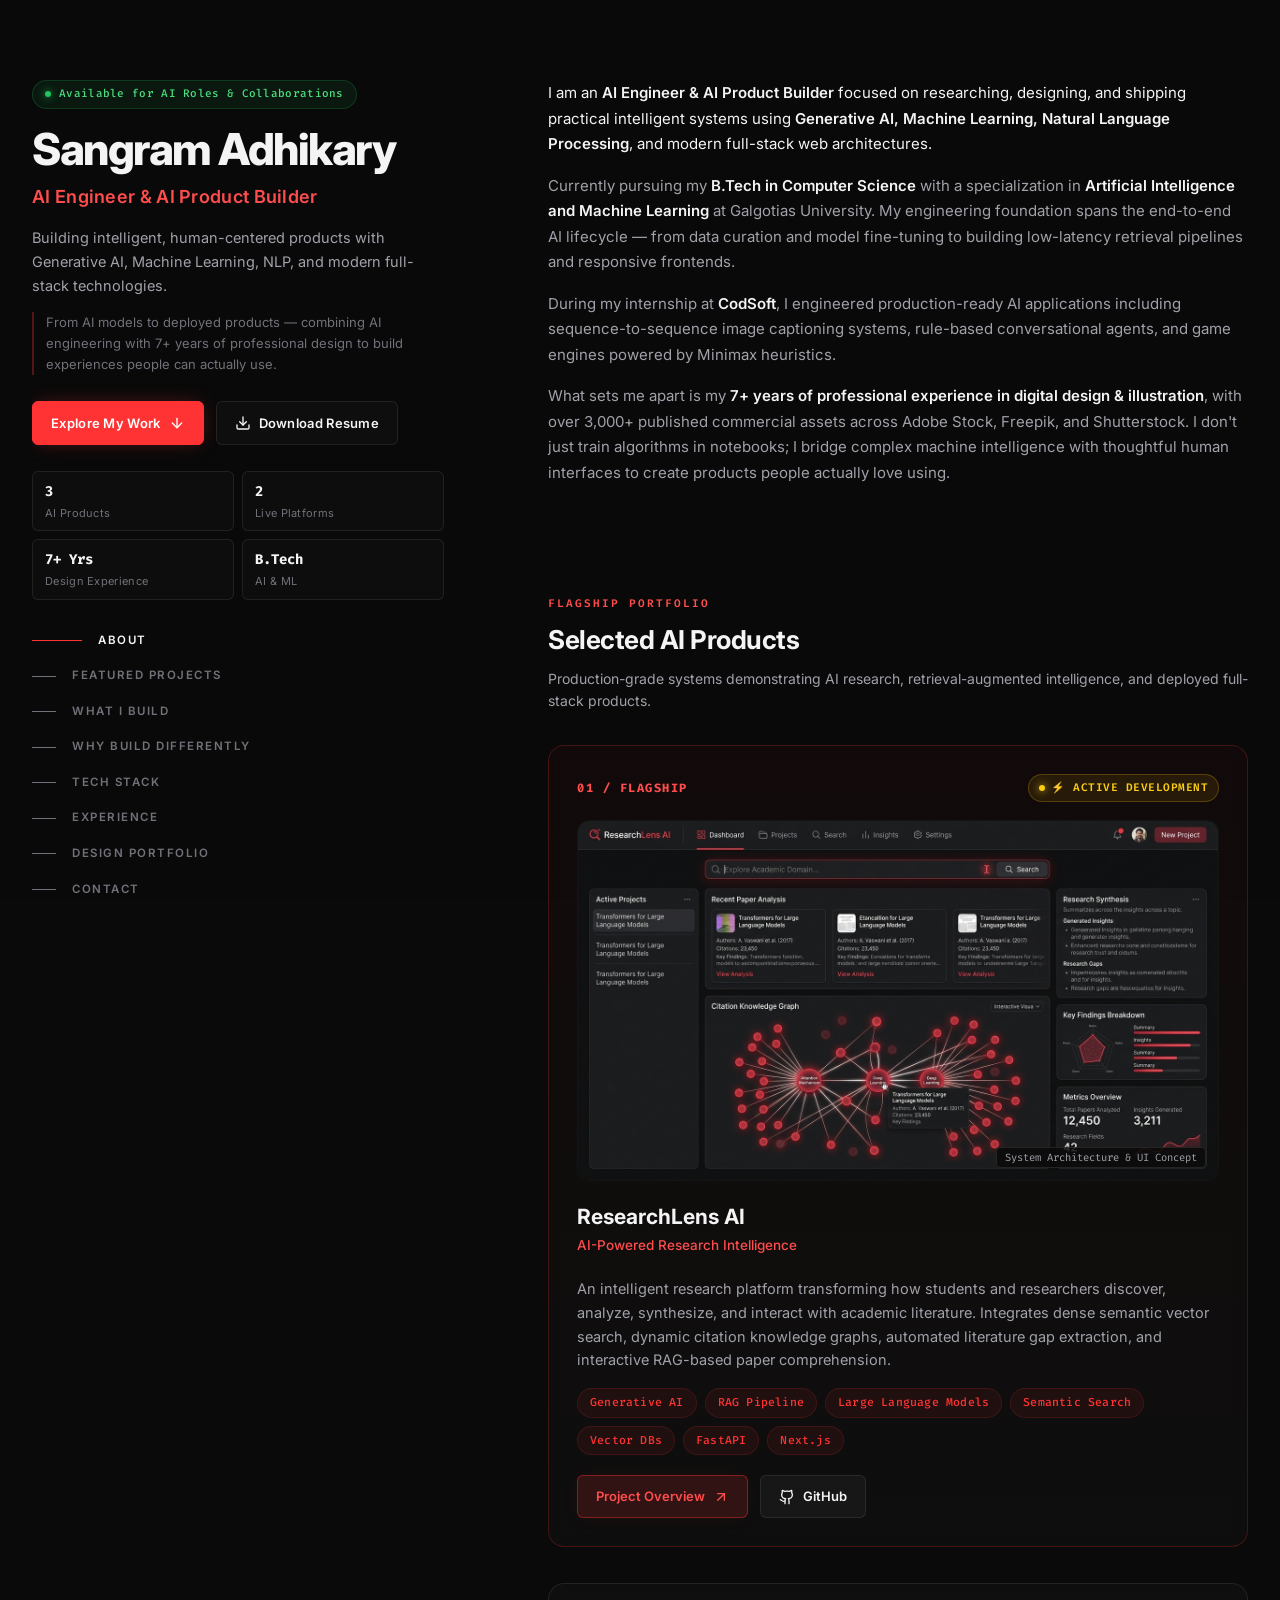
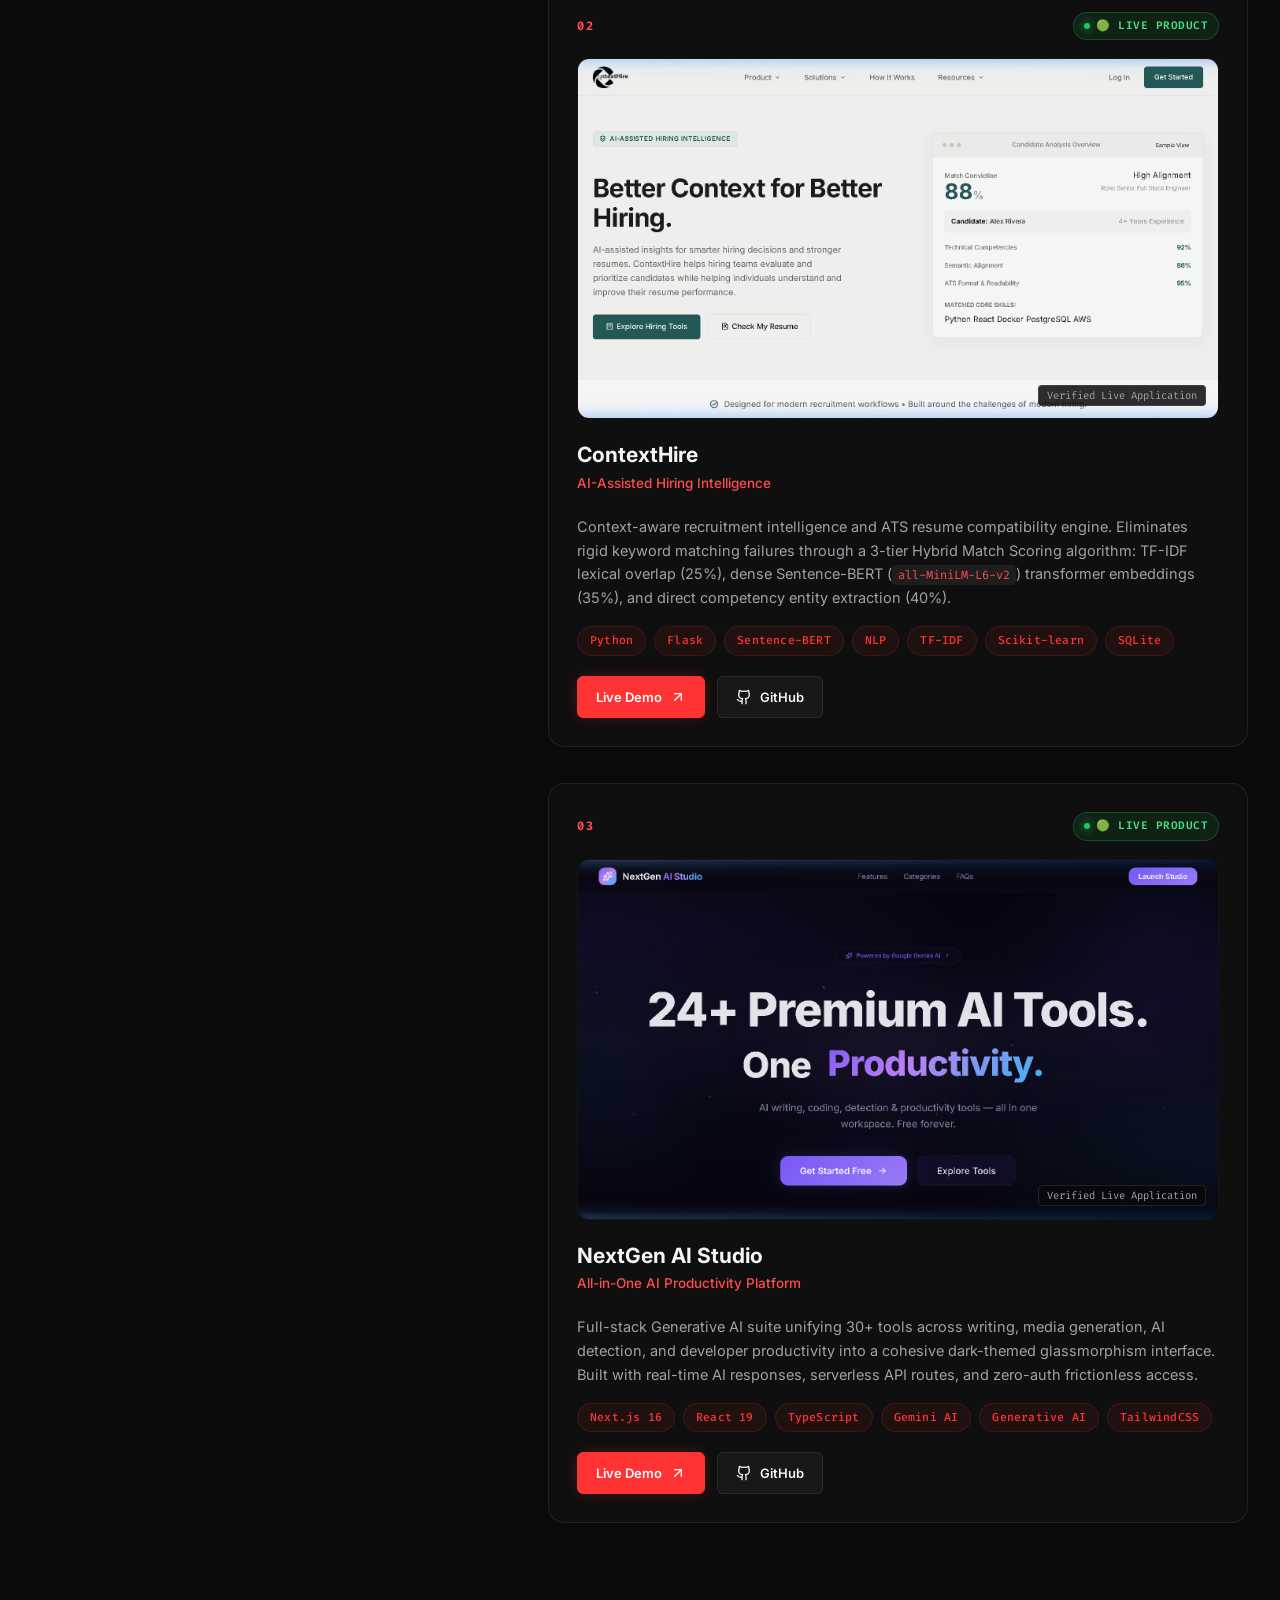
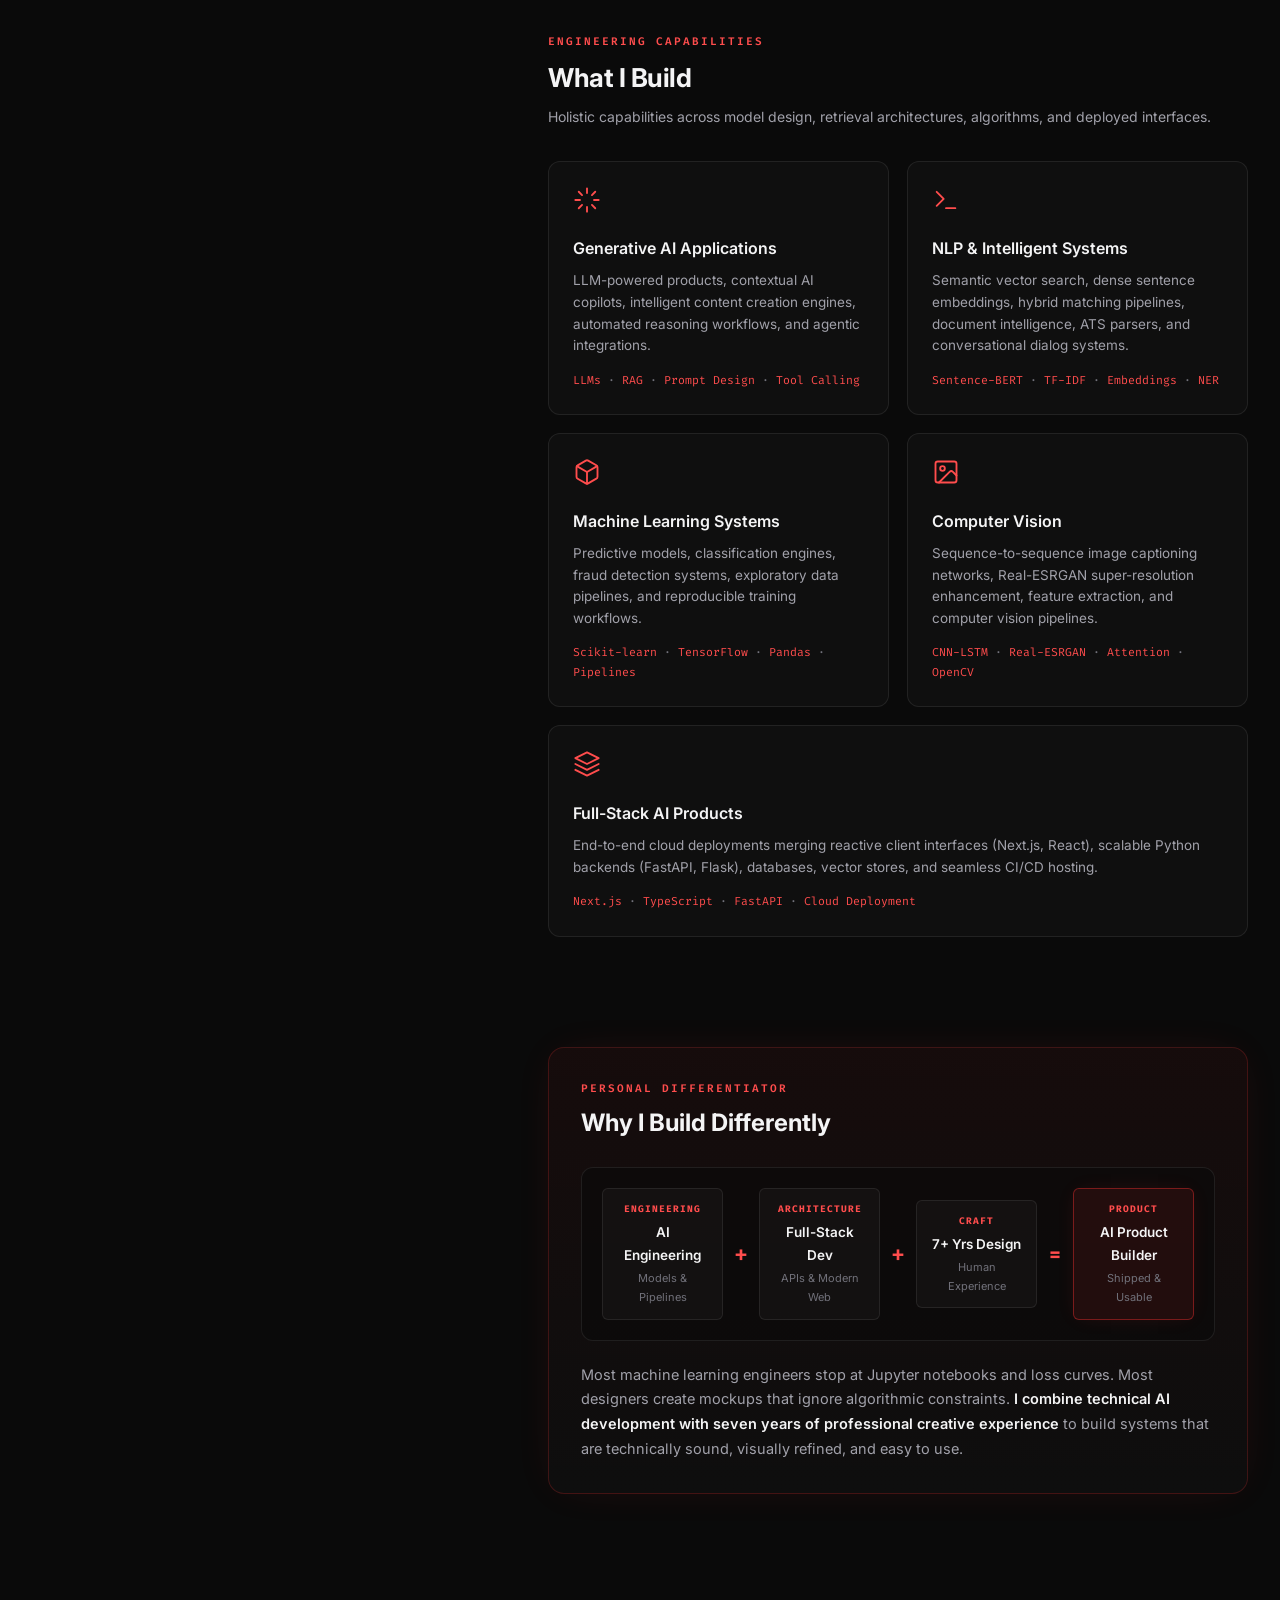
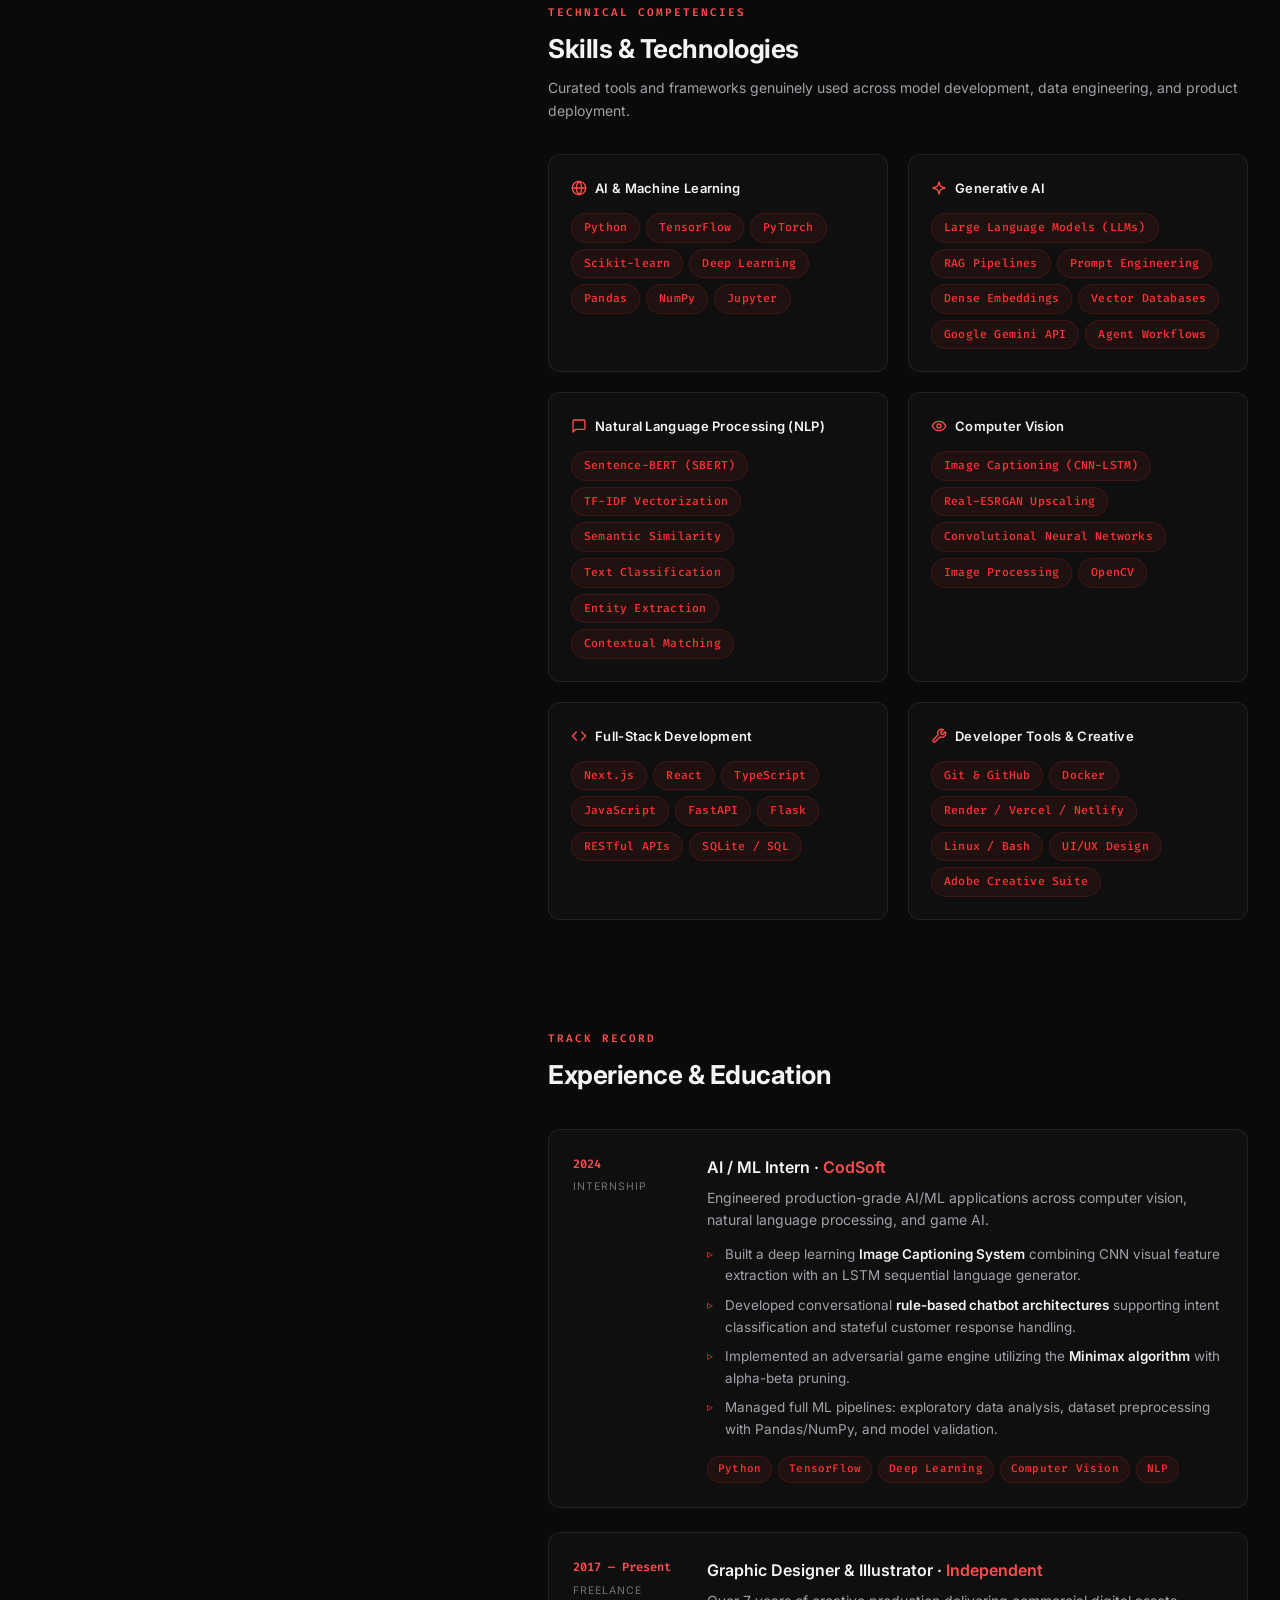
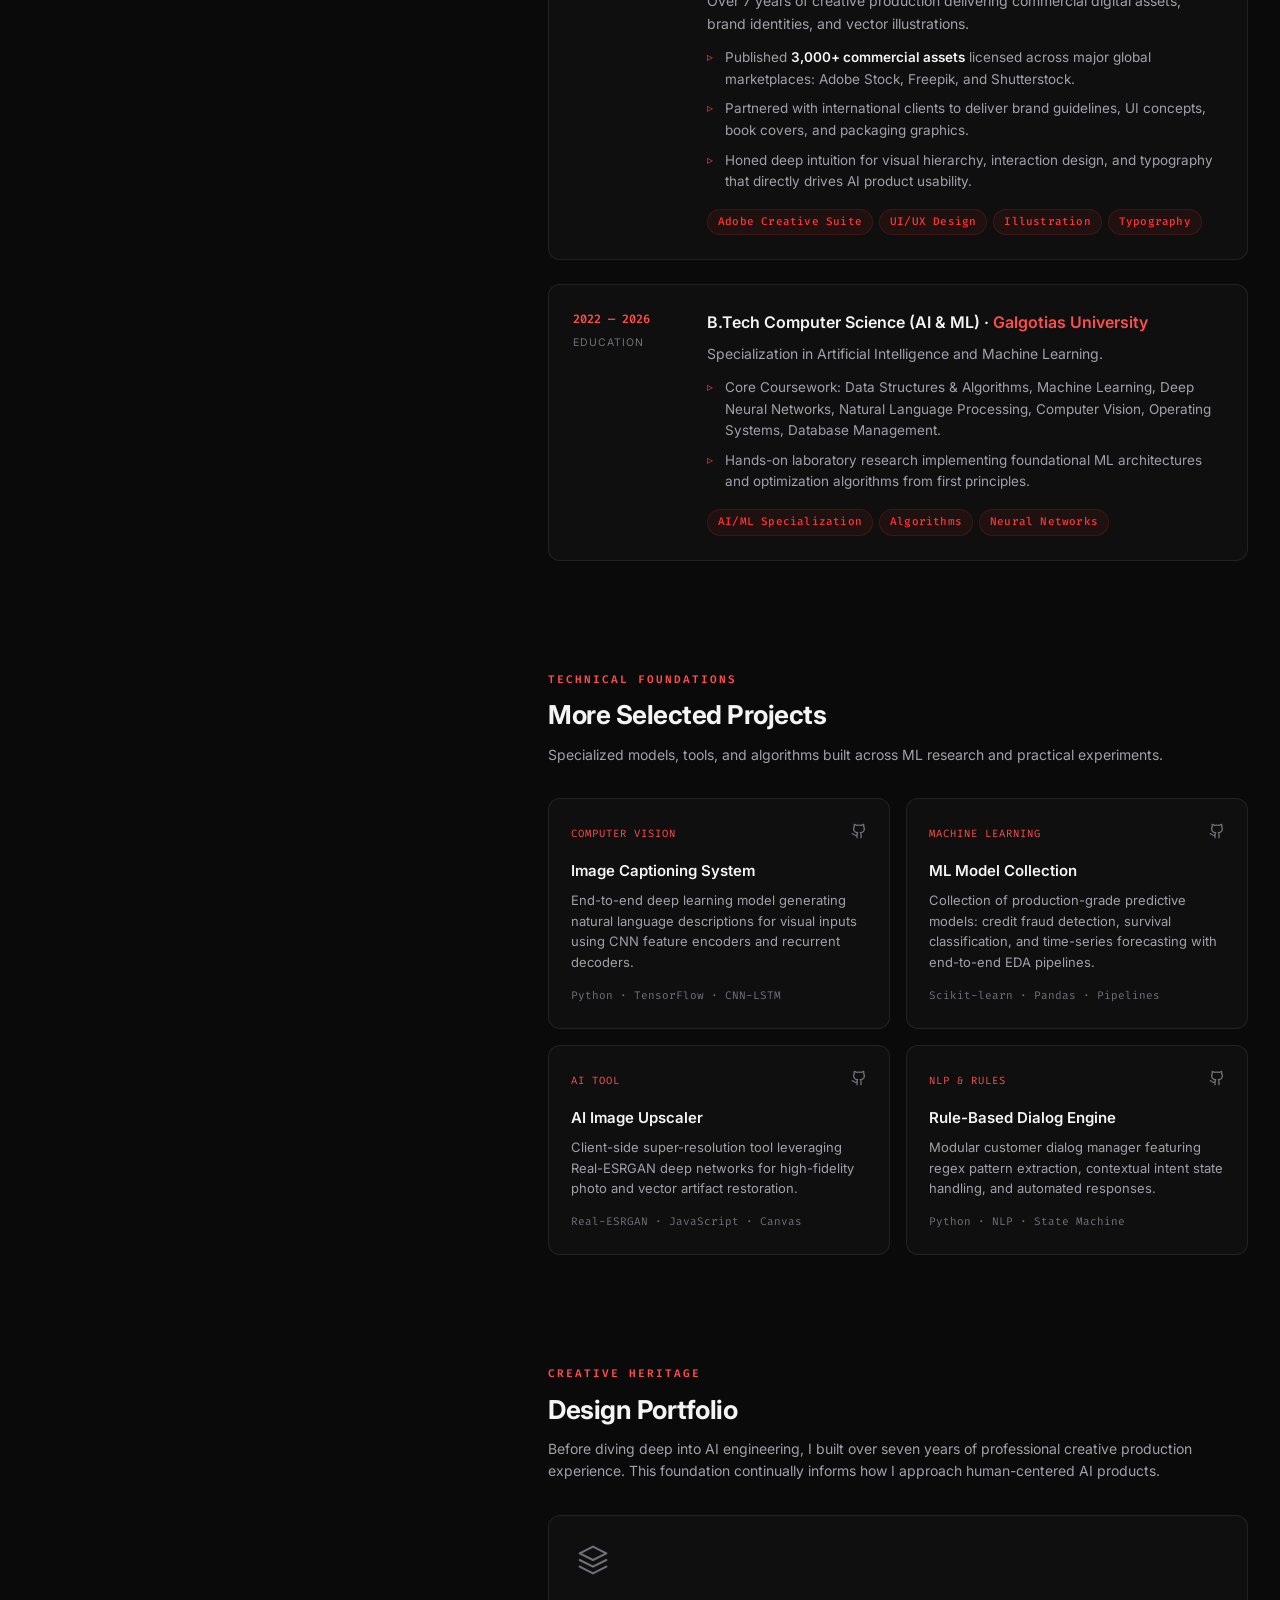
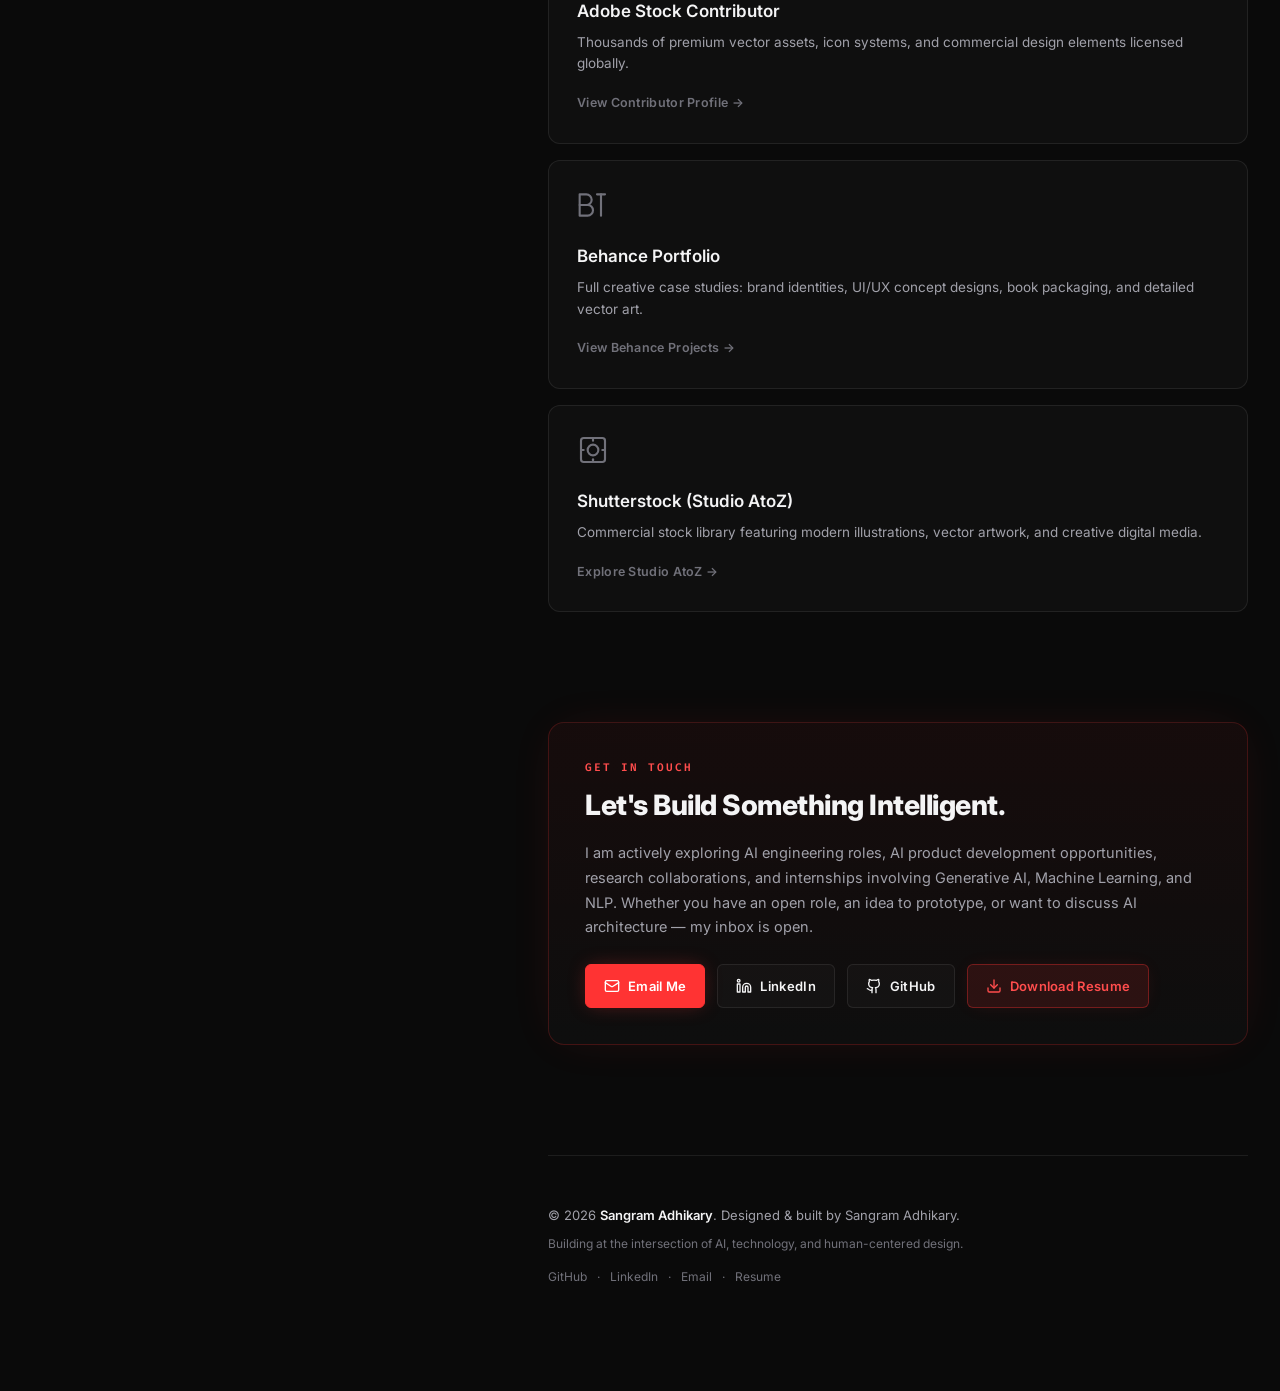
==== commit d4f75766: "fix: update contact email and Adobe Stock profile URL" ====
--- a/index.html
+++ b/index.html
@@ -163,7 +163,7 @@
             <circle cx="4" cy="4" r="2" />
           </svg>
         </a>
-        <a href="mailto:sangram.adhikary.src@gmail.com" aria-label="Email" class="social-icon" id="social-email">
+        <a href="mailto:sangramadhikary900@gmail.com" aria-label="Email" class="social-icon" id="social-email">
           <svg xmlns="http://www.w3.org/2000/svg" width="20" height="20" viewBox="0 0 24 24" fill="none"
             stroke="currentColor" stroke-width="1.6" stroke-linecap="round" stroke-linejoin="round">
             <rect width="20" height="16" x="2" y="4" rx="2" />
@@ -931,7 +931,7 @@
         </div>
 
         <div class="portfolio-grid">
-          <a href="https://stock.adobe.com/contributor/212956315/1622Sangram" target="_blank"
+          <a href="https://stock.adobe.com/contributor/213463872/EDGE_STUDIO" target="_blank"
             rel="noopener noreferrer" class="portfolio-card" id="port-adobe">
             <div class="portfolio-card__icon">
               <svg xmlns="http://www.w3.org/2000/svg" width="32" height="32" viewBox="0 0 24 24" fill="none"
@@ -1002,7 +1002,7 @@
           </p>
 
           <div class="contact-actions">
-            <a href="mailto:sangram.adhikary.src@gmail.com" class="btn btn--primary" id="contact-btn-email">
+            <a href="mailto:sangramadhikary900@gmail.com" class="btn btn--primary" id="contact-btn-email">
               <svg xmlns="http://www.w3.org/2000/svg" width="16" height="16" viewBox="0 0 24 24" fill="none"
                 stroke="currentColor" stroke-width="2" stroke-linecap="round" stroke-linejoin="round">
                 <rect width="20" height="16" x="2" y="4" rx="2" />
@@ -1061,7 +1061,7 @@
             <span>·</span>
             <a href="https://www.linkedin.com/in/sangramadhikary/" target="_blank" rel="noopener noreferrer">LinkedIn</a>
             <span>·</span>
-            <a href="mailto:sangram.adhikary.src@gmail.com">Email</a>
+            <a href="mailto:sangramadhikary900@gmail.com">Email</a>
             <span>·</span>
             <a href="resume/Sangram-Adhikary-AI-Engineer-Resume.pdf" target="_blank" rel="noopener noreferrer">Resume</a>
           </div>
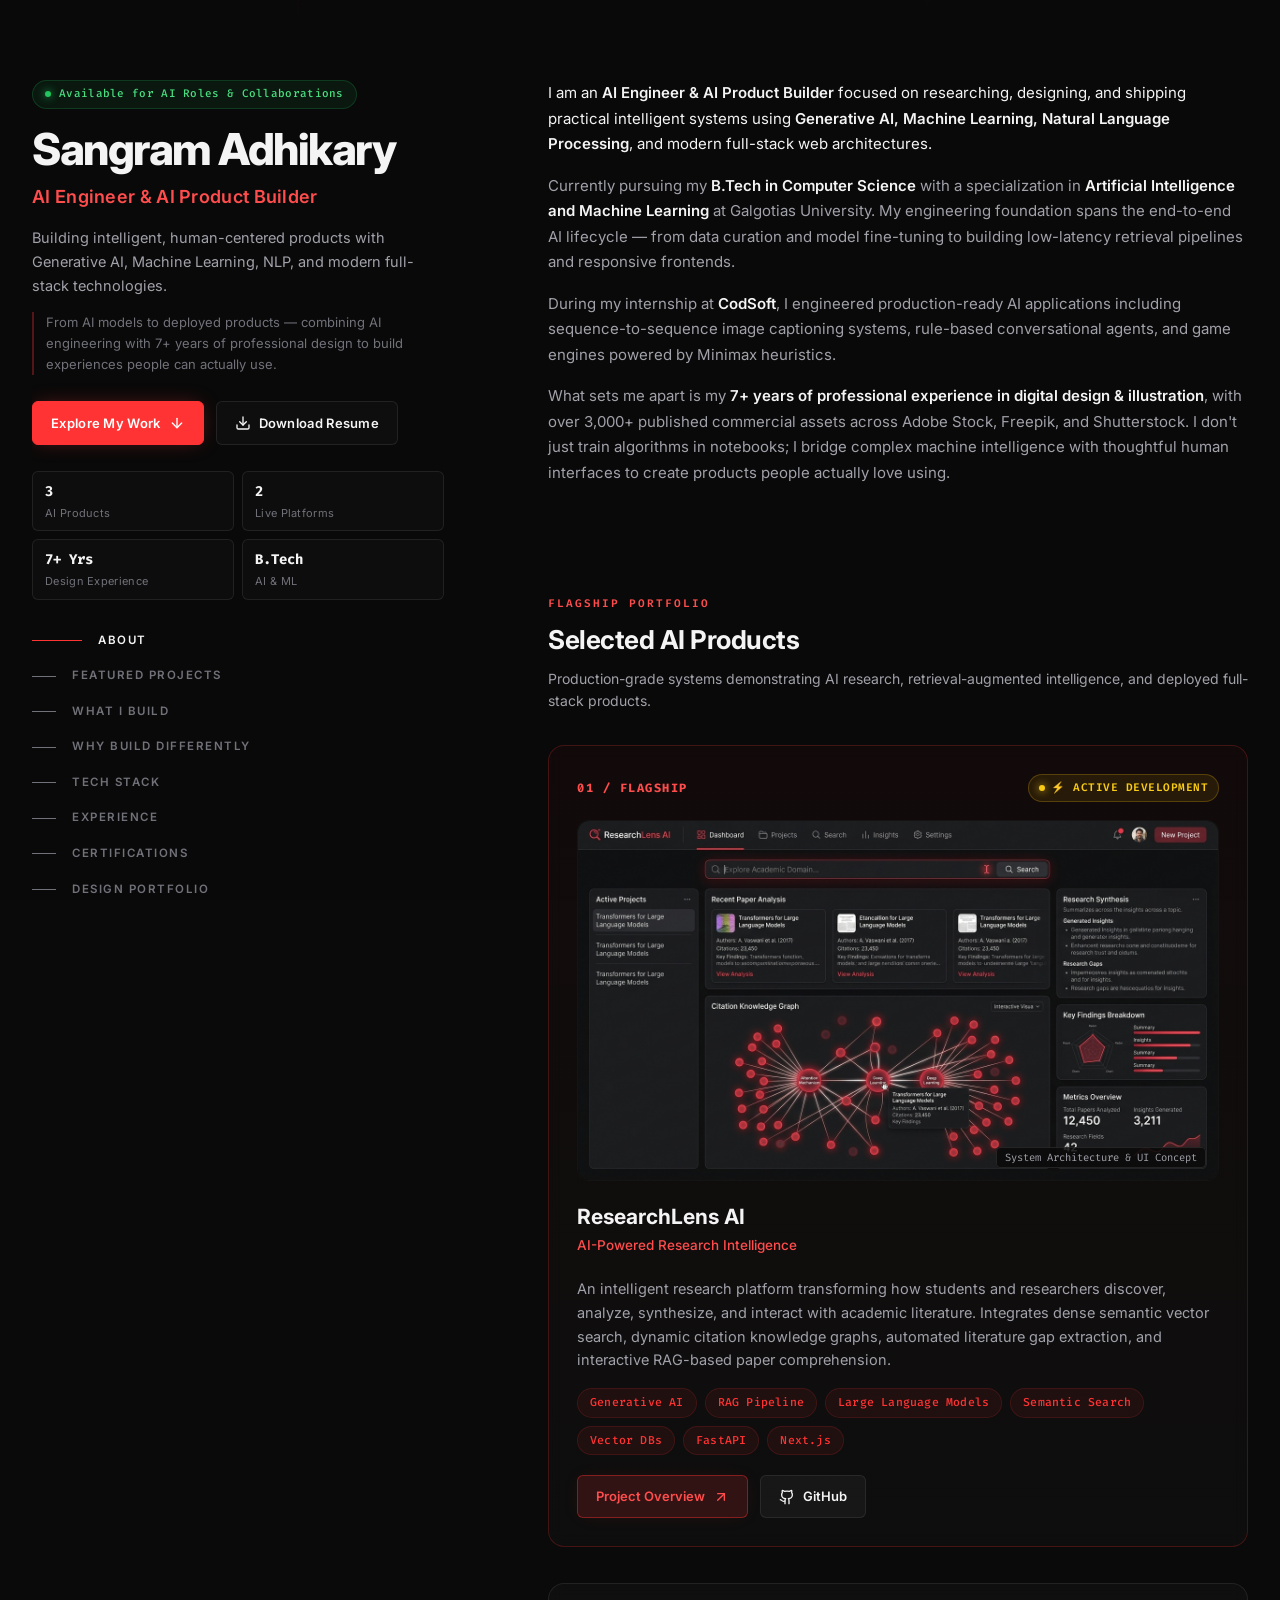
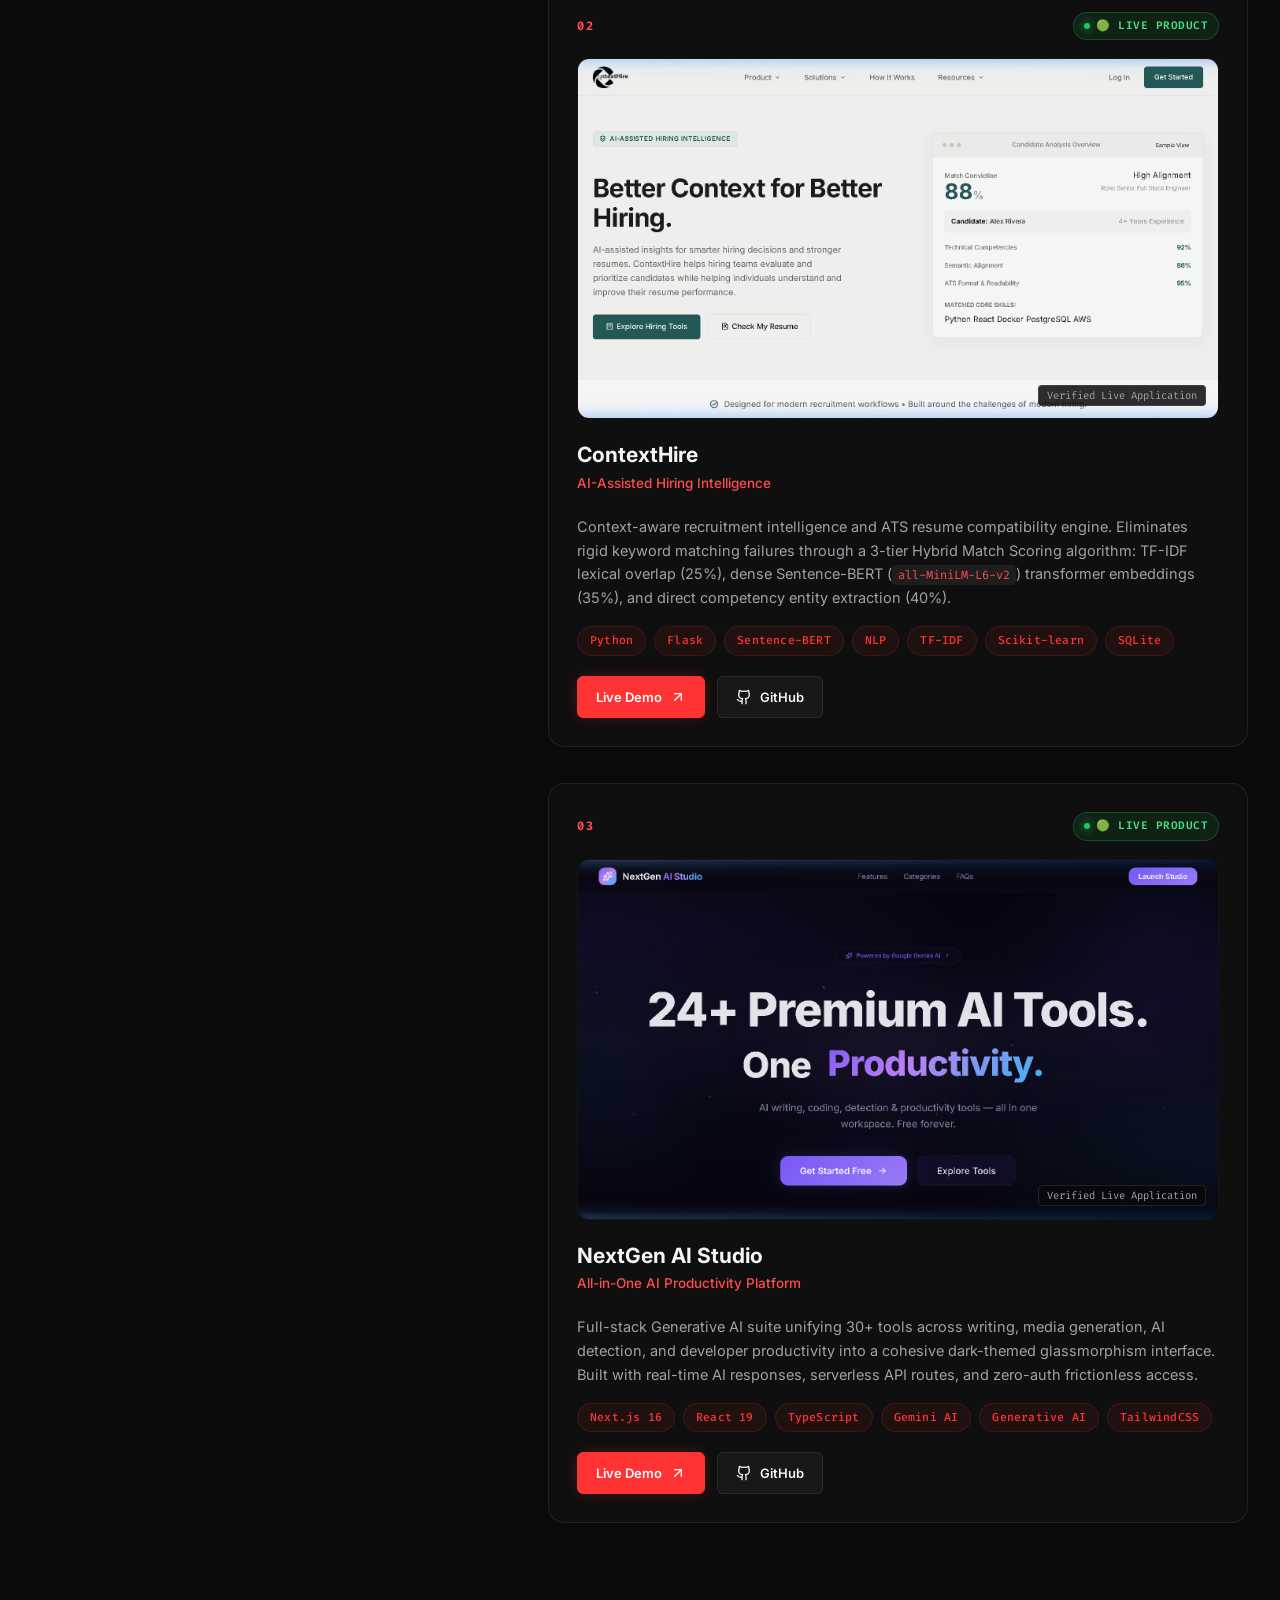
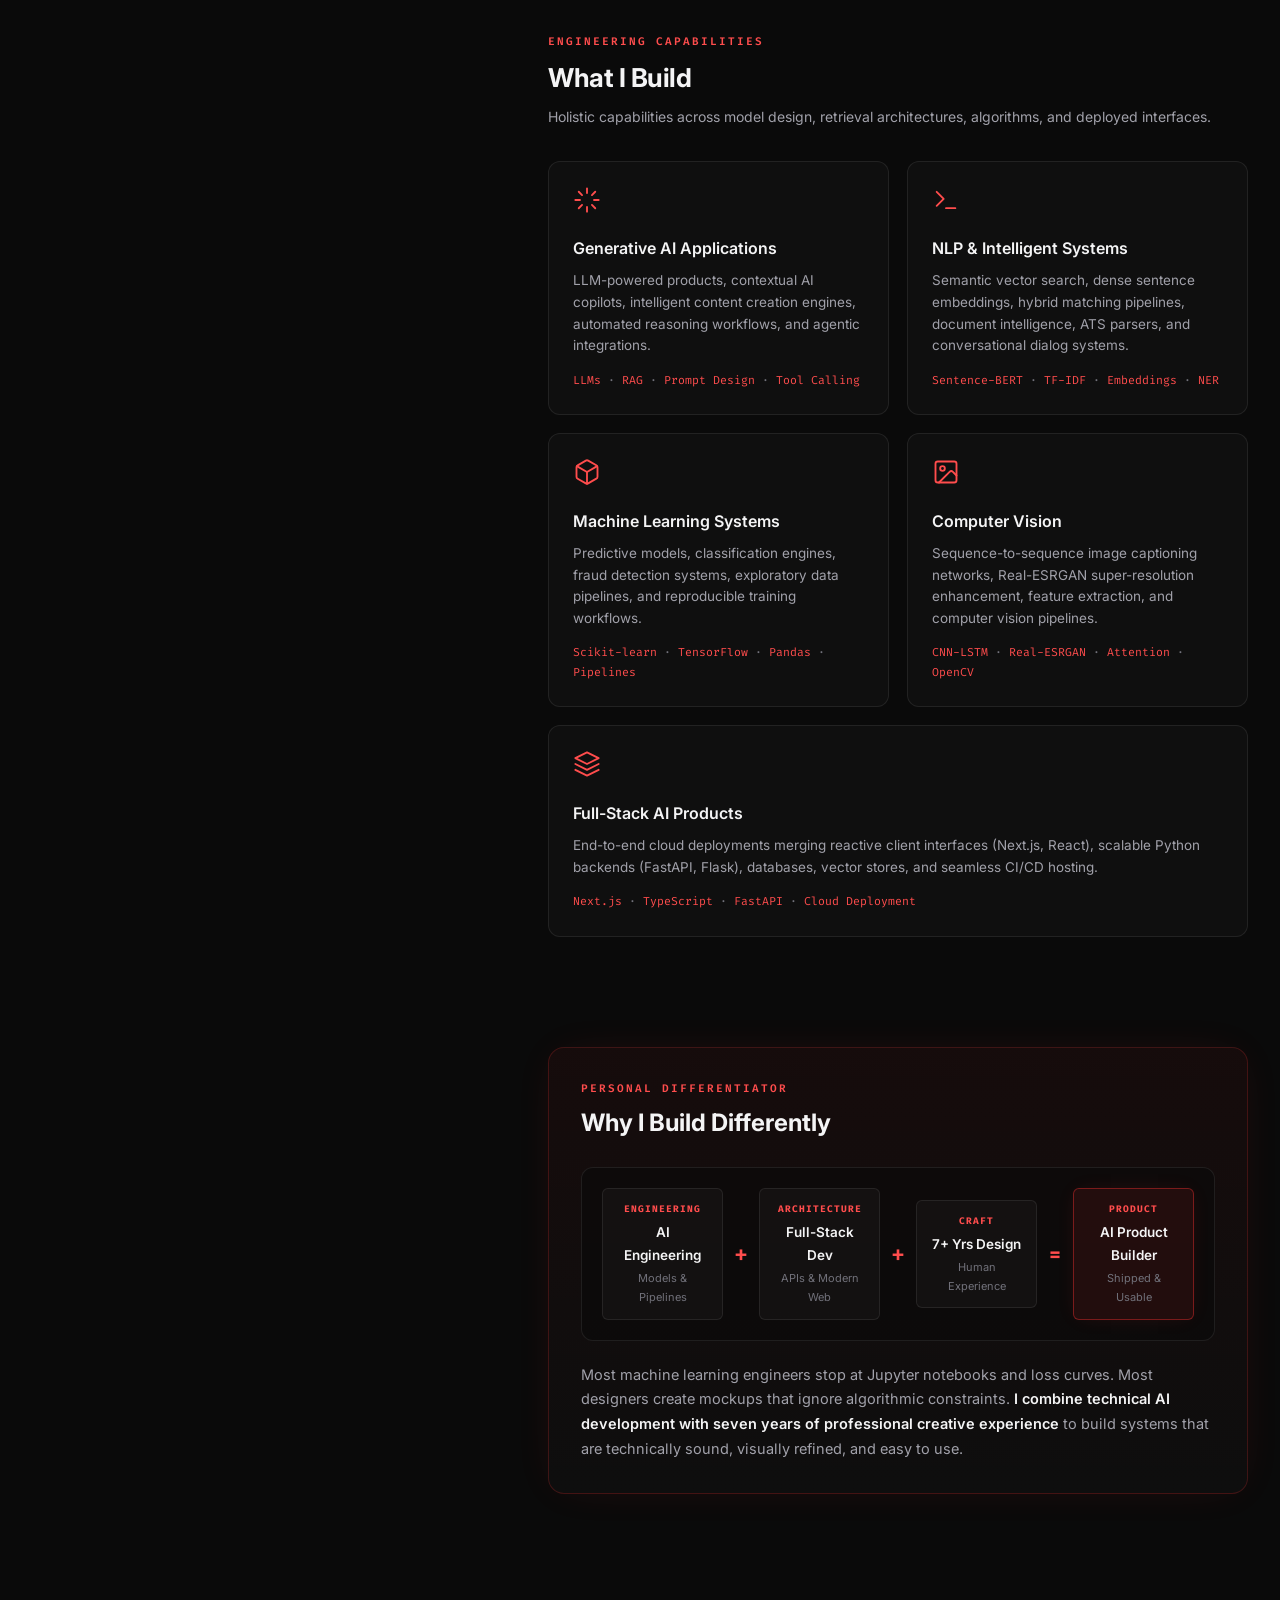
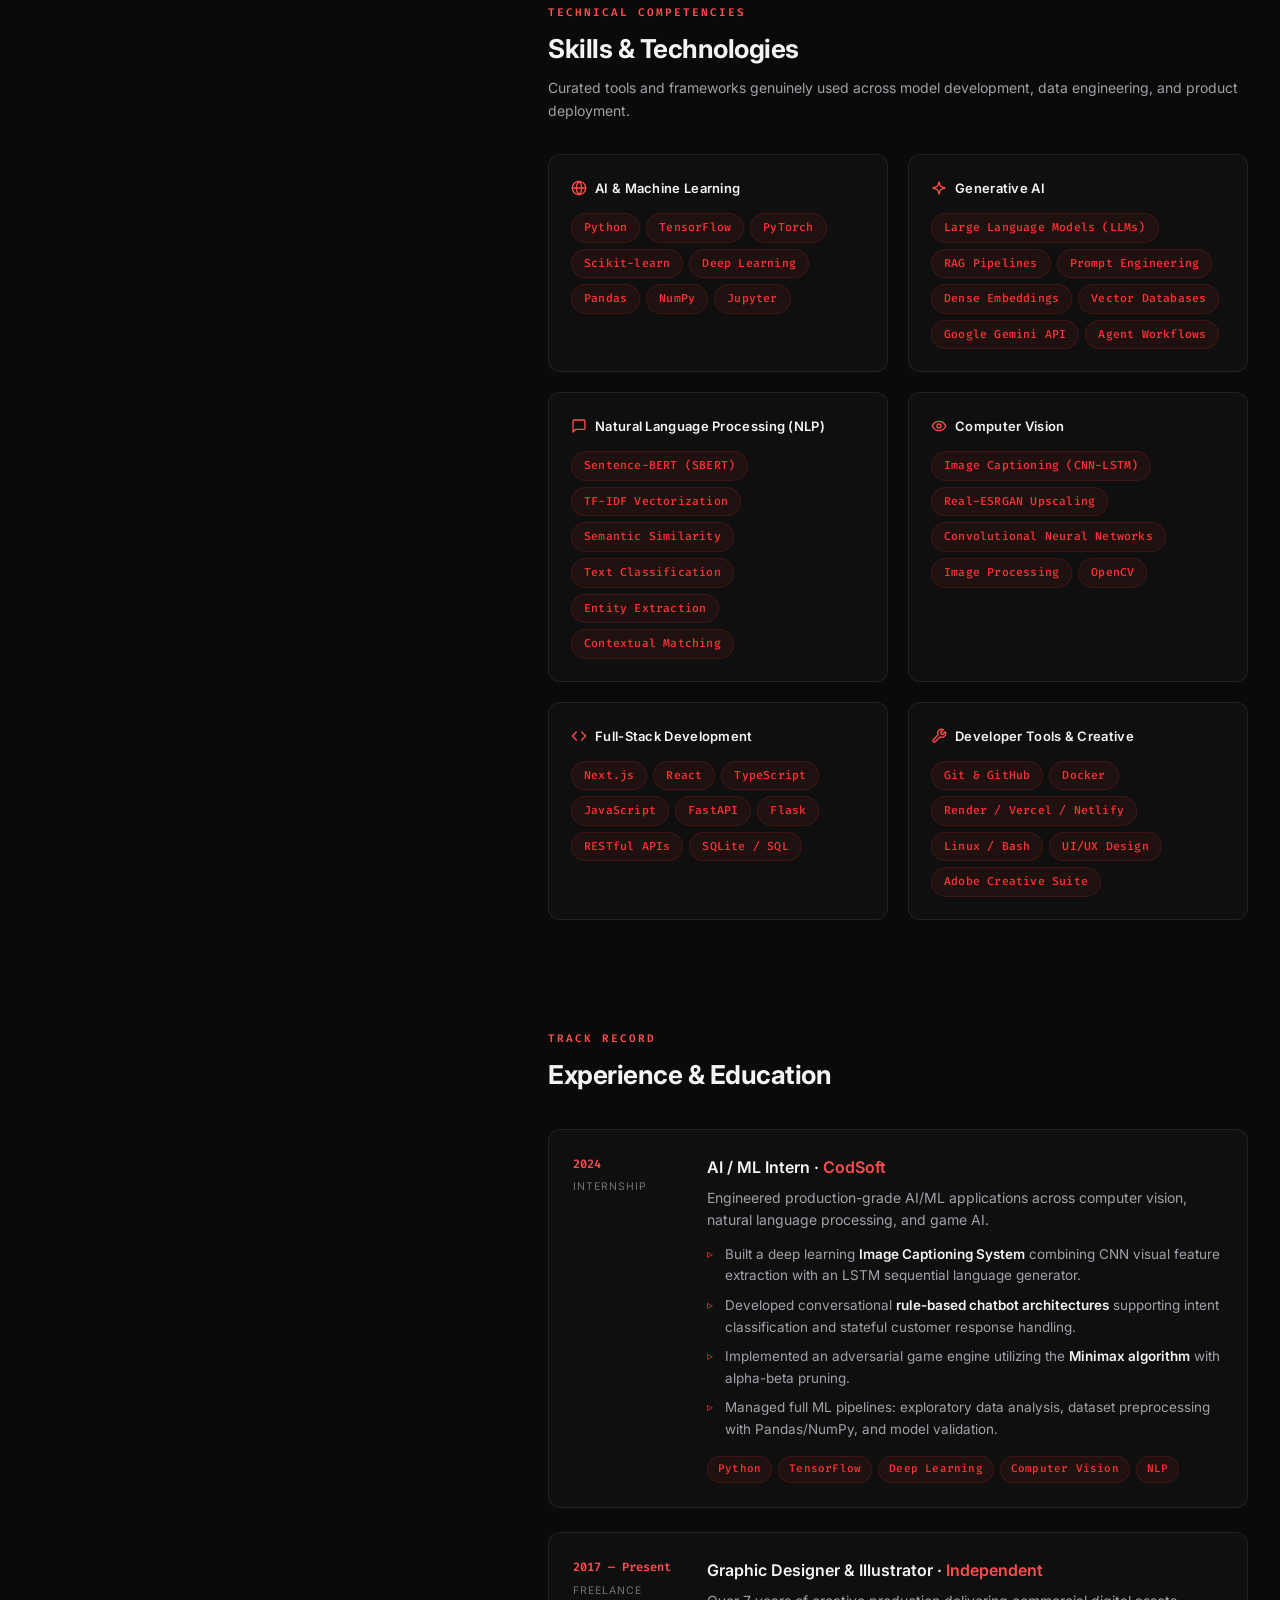
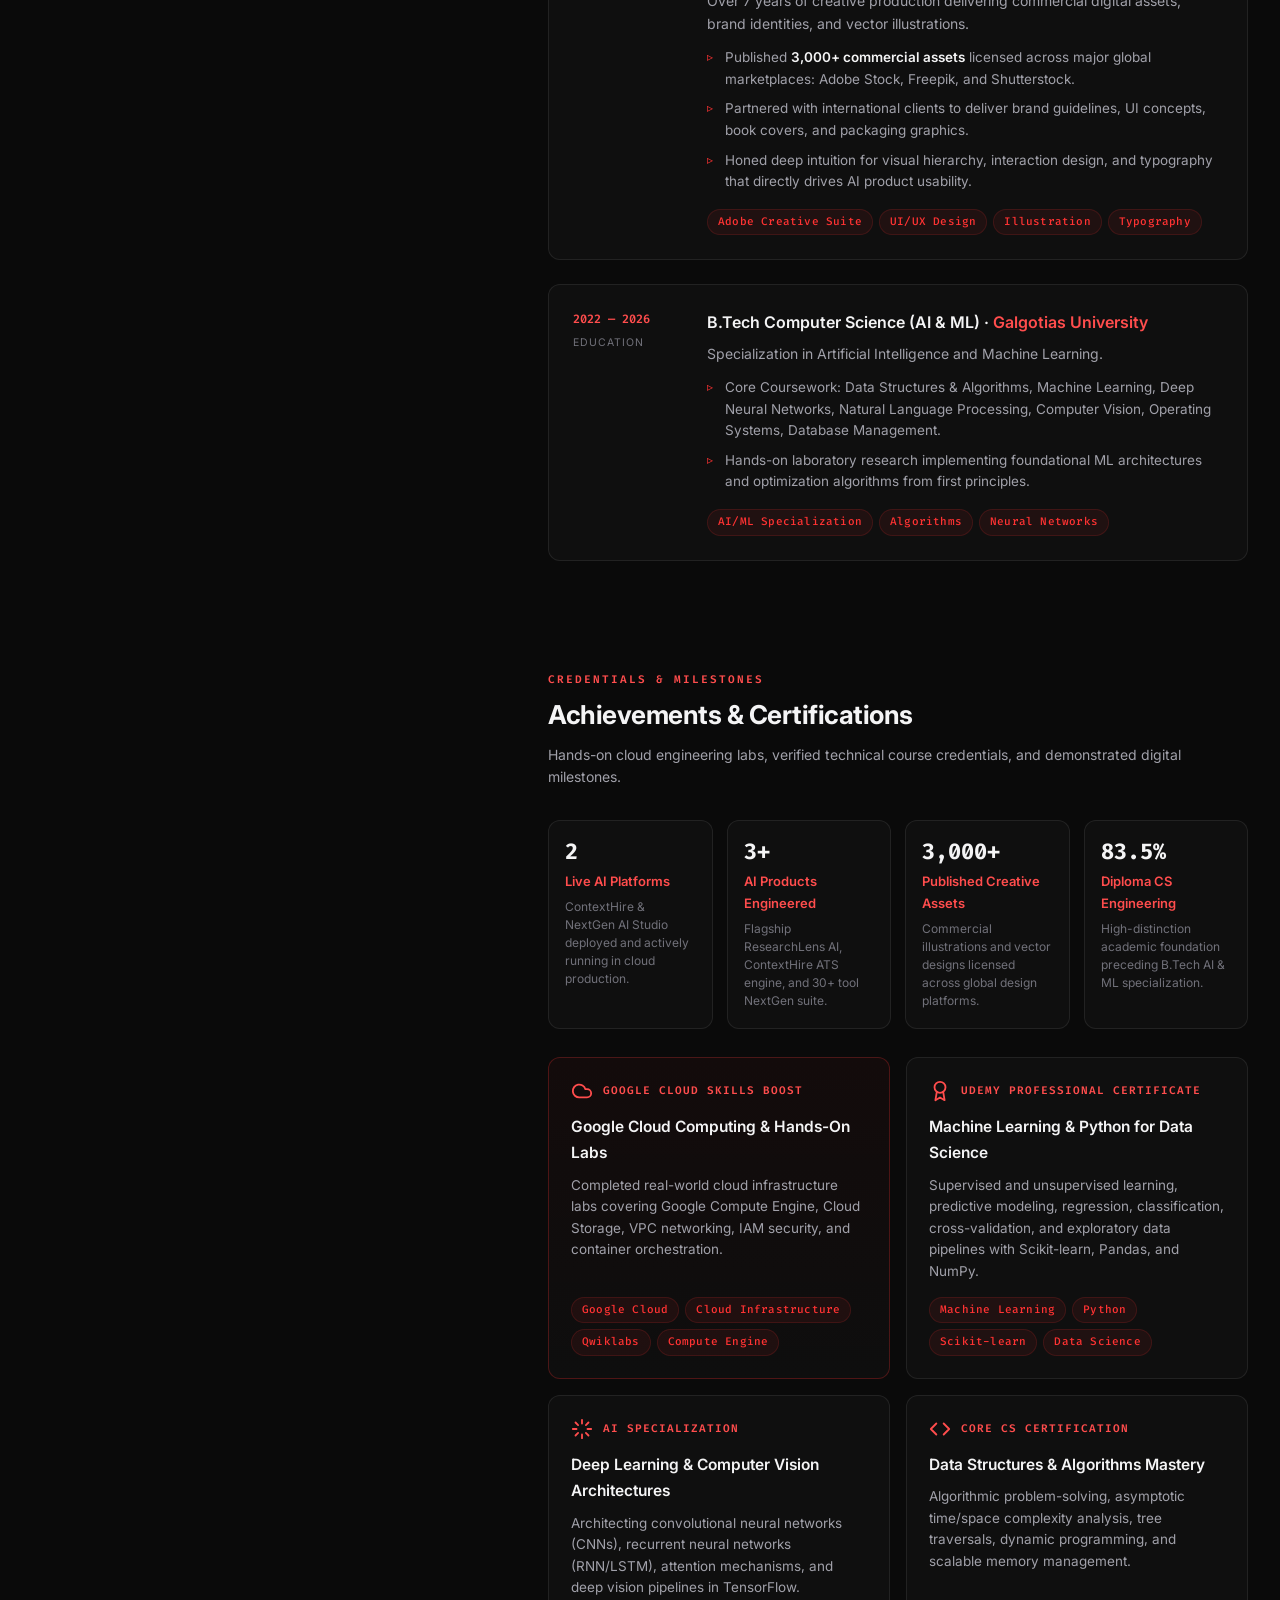
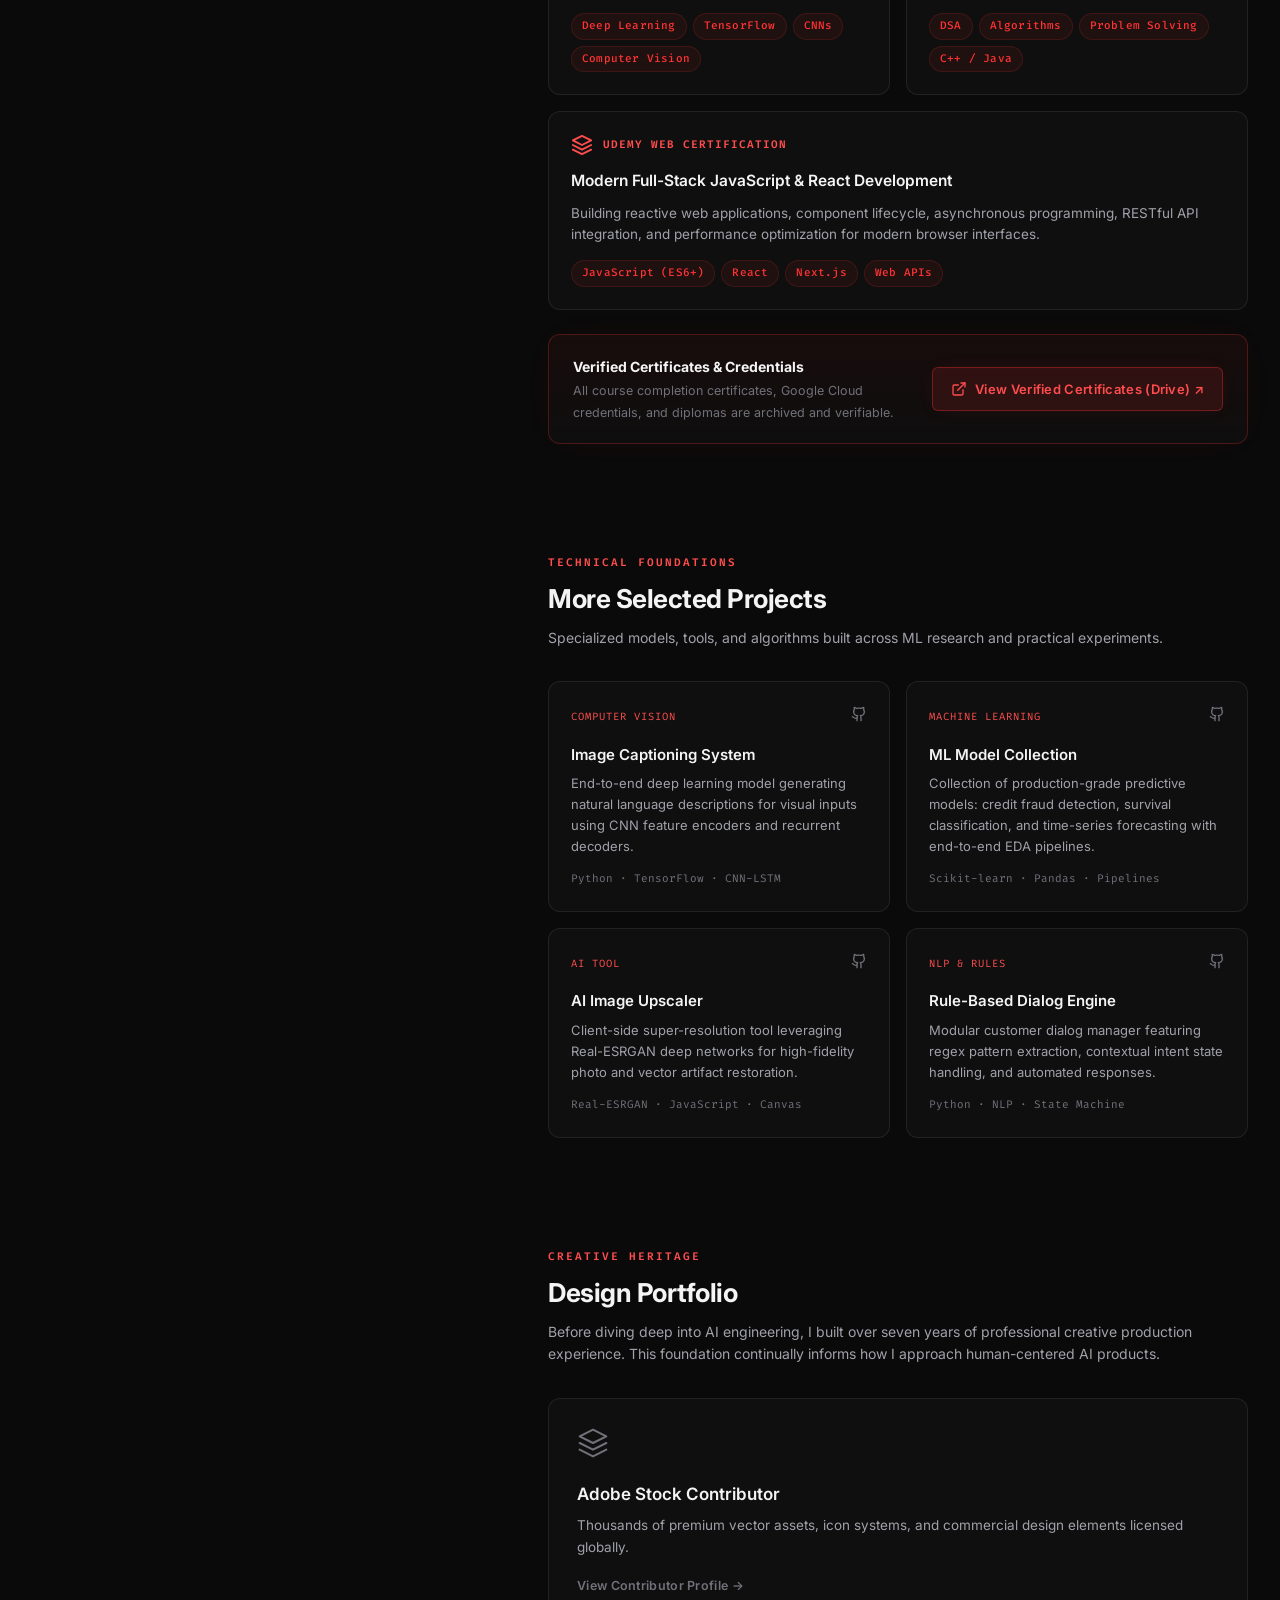
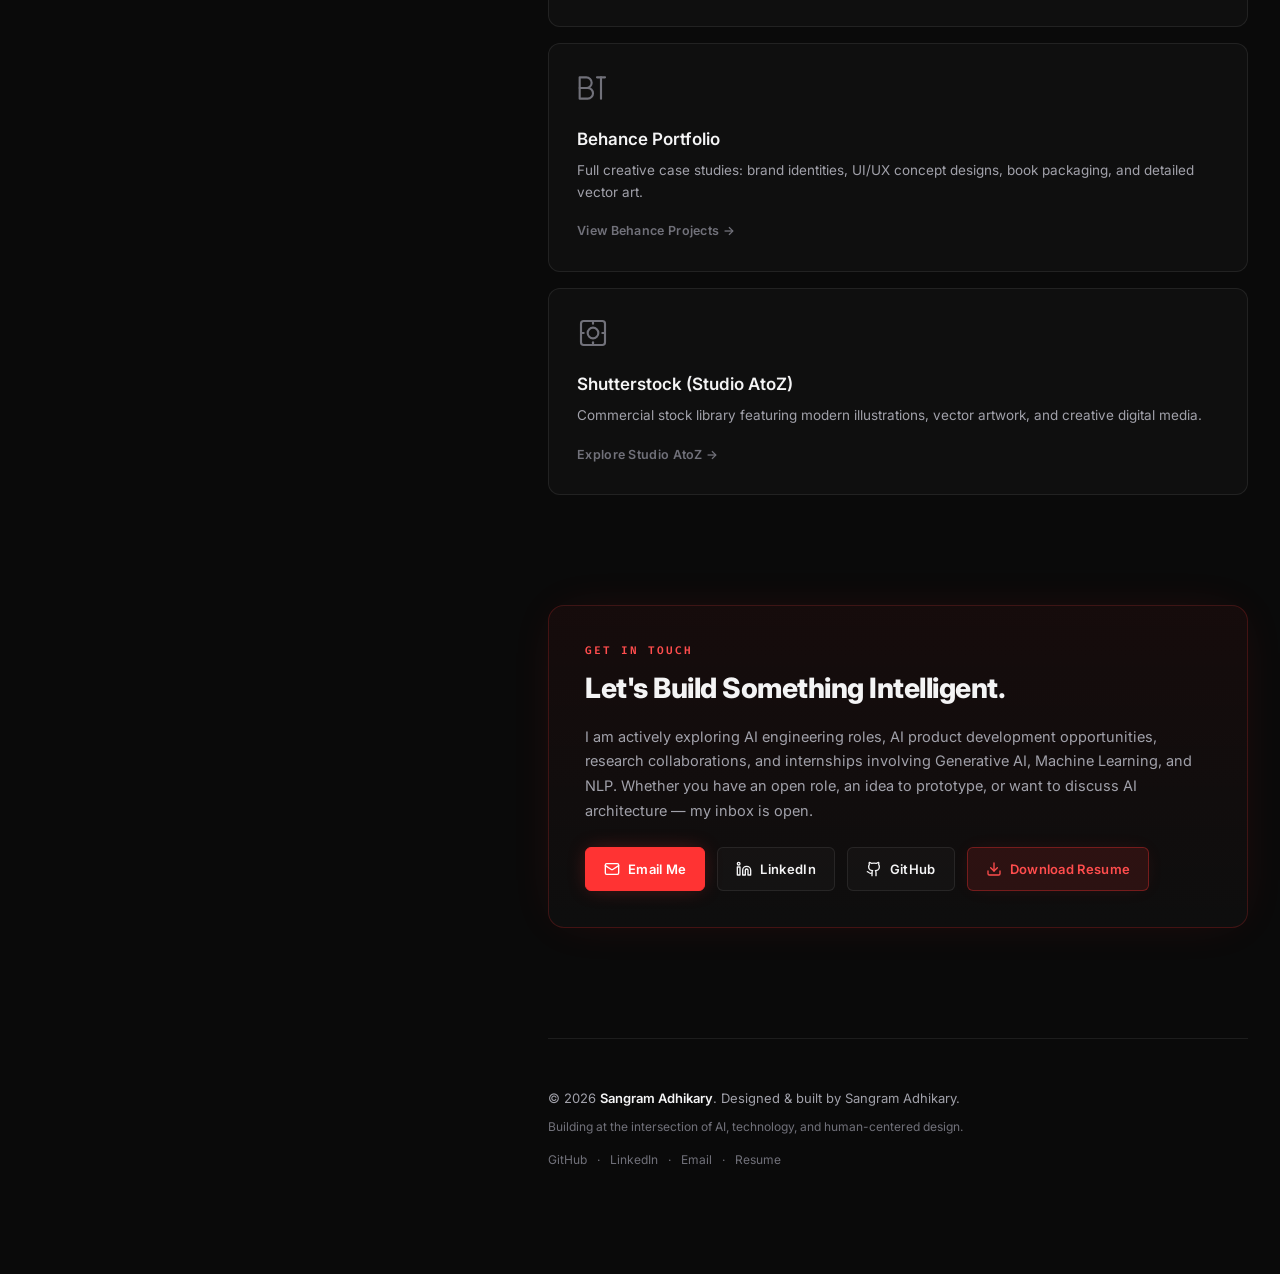
==== commit bc19ca7b: "feat: add Achievements and Certifications section with Google Cloud and Udemy credentials" ====
--- a/index.html
+++ b/index.html
@@ -127,6 +127,10 @@
           <span class="nav__indicator"></span>
           <span class="nav__text">Experience</span>
         </a>
+        <a href="#certifications" class="nav__link" data-section="certifications">
+          <span class="nav__indicator"></span>
+          <span class="nav__text">Certifications</span>
+        </a>
         <a href="#portfolio" class="nav__link" data-section="portfolio">
           <span class="nav__indicator"></span>
           <span class="nav__text">Design Portfolio</span>
@@ -807,7 +811,189 @@
         </div>
       </section>
 
-      <!-- ── 07. MORE SELECTED PROJECTS ── -->
+      <!-- ── 07. ACHIEVEMENTS & CERTIFICATIONS ── -->
+      <section id="certifications" class="section" aria-label="Achievements and Certifications">
+        <div class="section__header-mobile">
+          <h2 class="section__title-mobile">Certifications &amp; Achievements</h2>
+        </div>
+
+        <div class="section-title-wrap">
+          <span class="section-eyebrow">Credentials &amp; Milestones</span>
+          <h2 class="section-heading">Achievements &amp; Certifications</h2>
+          <p class="section-subtext">
+            Hands-on cloud engineering labs, verified technical course credentials, and demonstrated digital milestones.
+          </p>
+        </div>
+
+        <!-- Key Achievements Metric Grid -->
+        <div class="achievements-grid">
+          <div class="achievement-metric-card">
+            <span class="achievement-metric-value">2</span>
+            <span class="achievement-metric-title">Live AI Platforms</span>
+            <p class="achievement-metric-desc">ContextHire &amp; NextGen AI Studio deployed and actively running in cloud production.</p>
+          </div>
+
+          <div class="achievement-metric-card">
+            <span class="achievement-metric-value">3+</span>
+            <span class="achievement-metric-title">AI Products Engineered</span>
+            <p class="achievement-metric-desc">Flagship ResearchLens AI, ContextHire ATS engine, and 30+ tool NextGen suite.</p>
+          </div>
+
+          <div class="achievement-metric-card">
+            <span class="achievement-metric-value">3,000+</span>
+            <span class="achievement-metric-title">Published Creative Assets</span>
+            <p class="achievement-metric-desc">Commercial illustrations and vector designs licensed across global design platforms.</p>
+          </div>
+
+          <div class="achievement-metric-card">
+            <span class="achievement-metric-value">83.5%</span>
+            <span class="achievement-metric-title">Diploma CS Engineering</span>
+            <p class="achievement-metric-desc">High-distinction academic foundation preceding B.Tech AI &amp; ML specialization.</p>
+          </div>
+        </div>
+
+        <!-- Certifications Cards Grid -->
+        <div class="certifications-grid">
+          <!-- 1. Google Cloud Labs & Badges -->
+          <div class="cert-card cert-card--highlight">
+            <div class="cert-card__top">
+              <div class="cert-card__badge-icon">
+                <svg xmlns="http://www.w3.org/2000/svg" width="22" height="22" viewBox="0 0 24 24" fill="none"
+                  stroke="currentColor" stroke-width="2" stroke-linecap="round" stroke-linejoin="round">
+                  <path d="M17.5 19H9a7 7 0 1 1 6.71-9h1.79a4.5 4.5 0 1 1 0 9Z" />
+                </svg>
+              </div>
+              <span class="cert-card__org">Google Cloud Skills Boost</span>
+            </div>
+            <h3 class="cert-card__title">Google Cloud Computing &amp; Hands-On Labs</h3>
+            <p class="cert-card__desc">
+              Completed real-world cloud infrastructure labs covering Google Compute Engine, Cloud Storage, VPC networking, IAM security, and container orchestration.
+            </p>
+            <div class="cert-card__tags">
+              <span class="tag tag--small">Google Cloud</span>
+              <span class="tag tag--small">Cloud Infrastructure</span>
+              <span class="tag tag--small">Qwiklabs</span>
+              <span class="tag tag--small">Compute Engine</span>
+            </div>
+          </div>
+
+          <!-- 2. Machine Learning & Data Science (Udemy) -->
+          <div class="cert-card">
+            <div class="cert-card__top">
+              <div class="cert-card__badge-icon">
+                <svg xmlns="http://www.w3.org/2000/svg" width="22" height="22" viewBox="0 0 24 24" fill="none"
+                  stroke="currentColor" stroke-width="2" stroke-linecap="round" stroke-linejoin="round">
+                  <circle cx="12" cy="8" r="6" />
+                  <path d="M15.477 12.89 17 22l-5-3-5 3 1.523-9.11" />
+                </svg>
+              </div>
+              <span class="cert-card__org">Udemy Professional Certificate</span>
+            </div>
+            <h3 class="cert-card__title">Machine Learning &amp; Python for Data Science</h3>
+            <p class="cert-card__desc">
+              Supervised and unsupervised learning, predictive modeling, regression, classification, cross-validation, and exploratory data pipelines with Scikit-learn, Pandas, and NumPy.
+            </p>
+            <div class="cert-card__tags">
+              <span class="tag tag--small">Machine Learning</span>
+              <span class="tag tag--small">Python</span>
+              <span class="tag tag--small">Scikit-learn</span>
+              <span class="tag tag--small">Data Science</span>
+            </div>
+          </div>
+
+          <!-- 3. Deep Learning & Neural Networks -->
+          <div class="cert-card">
+            <div class="cert-card__top">
+              <div class="cert-card__badge-icon">
+                <svg xmlns="http://www.w3.org/2000/svg" width="22" height="22" viewBox="0 0 24 24" fill="none"
+                  stroke="currentColor" stroke-width="2" stroke-linecap="round" stroke-linejoin="round">
+                  <path d="M12 2v4M12 18v4M4.93 4.93l2.83 2.83M16.24 16.24l2.83 2.83M2 12h4M18 12h4M4.93 19.07l2.83-2.83M16.24 7.76l2.83-2.83" />
+                </svg>
+              </div>
+              <span class="cert-card__org">AI Specialization</span>
+            </div>
+            <h3 class="cert-card__title">Deep Learning &amp; Computer Vision Architectures</h3>
+            <p class="cert-card__desc">
+              Architecting convolutional neural networks (CNNs), recurrent neural networks (RNN/LSTM), attention mechanisms, and deep vision pipelines in TensorFlow.
+            </p>
+            <div class="cert-card__tags">
+              <span class="tag tag--small">Deep Learning</span>
+              <span class="tag tag--small">TensorFlow</span>
+              <span class="tag tag--small">CNNs</span>
+              <span class="tag tag--small">Computer Vision</span>
+            </div>
+          </div>
+
+          <!-- 4. Data Structures & Algorithms -->
+          <div class="cert-card">
+            <div class="cert-card__top">
+              <div class="cert-card__badge-icon">
+                <svg xmlns="http://www.w3.org/2000/svg" width="22" height="22" viewBox="0 0 24 24" fill="none"
+                  stroke="currentColor" stroke-width="2" stroke-linecap="round" stroke-linejoin="round">
+                  <polyline points="16 18 22 12 16 6" />
+                  <polyline points="8 6 2 12 8 18" />
+                </svg>
+              </div>
+              <span class="cert-card__org">Core CS Certification</span>
+            </div>
+            <h3 class="cert-card__title">Data Structures &amp; Algorithms Mastery</h3>
+            <p class="cert-card__desc">
+              Algorithmic problem-solving, asymptotic time/space complexity analysis, tree traversals, dynamic programming, and scalable memory management.
+            </p>
+            <div class="cert-card__tags">
+              <span class="tag tag--small">DSA</span>
+              <span class="tag tag--small">Algorithms</span>
+              <span class="tag tag--small">Problem Solving</span>
+              <span class="tag tag--small">C++ / Java</span>
+            </div>
+          </div>
+
+          <!-- 5. Full-Stack Web Development & Modern JavaScript (Udemy) -->
+          <div class="cert-card cert-card--wide">
+            <div class="cert-card__top">
+              <div class="cert-card__badge-icon">
+                <svg xmlns="http://www.w3.org/2000/svg" width="22" height="22" viewBox="0 0 24 24" fill="none"
+                  stroke="currentColor" stroke-width="2" stroke-linecap="round" stroke-linejoin="round">
+                  <polygon points="12 2 2 7 12 12 22 7 12 2" />
+                  <polyline points="2 17 12 22 22 17" />
+                  <polyline points="2 12 12 17 22 12" />
+                </svg>
+              </div>
+              <span class="cert-card__org">Udemy Web Certification</span>
+            </div>
+            <h3 class="cert-card__title">Modern Full-Stack JavaScript &amp; React Development</h3>
+            <p class="cert-card__desc">
+              Building reactive web applications, component lifecycle, asynchronous programming, RESTful API integration, and performance optimization for modern browser interfaces.
+            </p>
+            <div class="cert-card__tags">
+              <span class="tag tag--small">JavaScript (ES6+)</span>
+              <span class="tag tag--small">React</span>
+              <span class="tag tag--small">Next.js</span>
+              <span class="tag tag--small">Web APIs</span>
+            </div>
+          </div>
+        </div>
+
+        <!-- Verification GDrive Link Callout -->
+        <div class="cert-drive-callout">
+          <div class="cert-drive-callout__text">
+            <span class="cert-drive-callout__title">Verified Certificates &amp; Credentials</span>
+            <p class="cert-drive-callout__desc">All course completion certificates, Google Cloud credentials, and diplomas are archived and verifiable.</p>
+          </div>
+          <a href="https://drive.google.com/drive/folders/1hF8_JWZaKJL75Gzsv--RS1RFFxsXtQWP?usp=sharing"
+            target="_blank" rel="noopener noreferrer" class="btn btn--resume-highlight" id="btn-view-certs">
+            <svg xmlns="http://www.w3.org/2000/svg" width="16" height="16" viewBox="0 0 24 24" fill="none"
+              stroke="currentColor" stroke-width="2" stroke-linecap="round" stroke-linejoin="round">
+              <path d="M18 13v6a2 2 0 0 1-2 2H5a2 2 0 0 1-2-2V8a2 2 0 0 1 2-2h6"></path>
+              <polyline points="15 3 21 3 21 9"></polyline>
+              <line x1="10" y1="14" x2="21" y2="3"></line>
+            </svg>
+            <span>View Verified Certificates (Drive) ↗</span>
+          </a>
+        </div>
+      </section>
+
+      <!-- ── 08. MORE SELECTED PROJECTS ── -->
       <section id="more-projects" class="section" aria-label="More Selected Projects">
         <div class="section__header-mobile">
           <h2 class="section__title-mobile">More Projects</h2>
--- a/style.css
+++ b/style.css
@@ -1245,6 +1245,155 @@
 }
 
 /* ═══════════════════════════════════════════════════════════════
+   ACHIEVEMENTS & CERTIFICATIONS
+   ═══════════════════════════════════════════════════════════════ */
+.achievements-grid {
+  display: grid;
+  grid-template-columns: repeat(4, 1fr);
+  gap: 14px;
+  margin-bottom: 28px;
+}
+
+.achievement-metric-card {
+  background: var(--bg-card);
+  border: 1px solid var(--border);
+  border-radius: var(--radius-md);
+  padding: 18px 16px;
+  display: flex;
+  flex-direction: column;
+  transition: all var(--transition);
+}
+
+.achievement-metric-card:hover {
+  background: var(--bg-card-hover);
+  border-color: var(--border-hover);
+  transform: translateY(-2px);
+  box-shadow: 0 0 30px -10px var(--accent-glow);
+}
+
+.achievement-metric-value {
+  font-size: 22px;
+  font-weight: 800;
+  color: var(--text-primary);
+  font-family: var(--font-mono);
+  line-height: 1.2;
+}
+
+.achievement-metric-title {
+  font-size: 13px;
+  font-weight: 600;
+  color: var(--accent-soft);
+  margin: 4px 0 6px;
+}
+
+.achievement-metric-desc {
+  font-size: 12px;
+  color: var(--text-muted);
+  line-height: 1.5;
+}
+
+.certifications-grid {
+  display: grid;
+  grid-template-columns: repeat(2, 1fr);
+  gap: 16px;
+  margin-bottom: 24px;
+}
+
+.cert-card {
+  background: var(--bg-card);
+  border: 1px solid var(--border);
+  border-radius: var(--radius-md);
+  padding: 22px;
+  display: flex;
+  flex-direction: column;
+  transition: all var(--transition);
+}
+
+.cert-card:hover {
+  background: var(--bg-card-hover);
+  border-color: var(--border-hover);
+  transform: translateY(-2px);
+  box-shadow: 0 0 35px -12px var(--accent-glow);
+}
+
+.cert-card--highlight {
+  border-color: rgba(255, 51, 51, 0.25);
+  background: linear-gradient(180deg, rgba(255, 51, 51, 0.04) 0%, rgba(255, 255, 255, 0.02) 100%);
+}
+
+.cert-card--wide {
+  grid-column: span 2;
+}
+
+.cert-card__top {
+  display: flex;
+  align-items: center;
+  gap: 10px;
+  margin-bottom: 12px;
+}
+
+.cert-card__badge-icon {
+  color: var(--accent-soft);
+  display: flex;
+  align-items: center;
+}
+
+.cert-card__org {
+  font-size: 11px;
+  font-family: var(--font-mono);
+  color: var(--accent-soft);
+  text-transform: uppercase;
+  letter-spacing: 1px;
+  font-weight: 600;
+}
+
+.cert-card__title {
+  font-size: 15.5px;
+  font-weight: 600;
+  color: var(--text-primary);
+  margin-bottom: 8px;
+}
+
+.cert-card__desc {
+  font-size: 13.5px;
+  color: var(--text-secondary);
+  line-height: 1.6;
+  margin-bottom: 14px;
+  flex: 1;
+}
+
+.cert-card__tags {
+  display: flex;
+  flex-wrap: wrap;
+  gap: 6px;
+}
+
+.cert-drive-callout {
+  display: flex;
+  align-items: center;
+  justify-content: space-between;
+  gap: 18px;
+  padding: 20px 24px;
+  background: linear-gradient(180deg, rgba(255, 51, 51, 0.06) 0%, rgba(255, 255, 255, 0.02) 100%);
+  border: 1px solid rgba(255, 51, 51, 0.25);
+  border-radius: var(--radius-md);
+  box-shadow: 0 0 35px -15px var(--accent-glow);
+}
+
+.cert-drive-callout__title {
+  display: block;
+  font-size: 14px;
+  font-weight: 700;
+  color: var(--text-primary);
+}
+
+.cert-drive-callout__desc {
+  font-size: 12.5px;
+  color: var(--text-muted);
+  margin-top: 2px;
+}
+
+/* ═══════════════════════════════════════════════════════════════
    SCROLL ANIMATIONS
    ═══════════════════════════════════════════════════════════════ */
 .fade-in {
@@ -1317,6 +1466,10 @@
   .formula-operator {
     transform: rotate(90deg);
   }
+
+  .achievements-grid {
+    grid-template-columns: repeat(2, 1fr);
+  }
 }
 
 @media (max-width: 680px) {
@@ -1334,12 +1487,25 @@
 
   .capabilities-grid,
   .categorized-skills,
+  .certifications-grid,
+  .achievements-grid,
   .more-projects-grid {
     grid-template-columns: 1fr;
   }
 
-  .capability-card--wide {
+  .capability-card--wide,
+  .cert-card--wide {
     grid-column: span 1;
+  }
+
+  .cert-drive-callout {
+    flex-direction: column;
+    align-items: stretch;
+  }
+
+  .cert-drive-callout .btn {
+    width: 100%;
+    justify-content: center;
   }
 
   .exp-card {
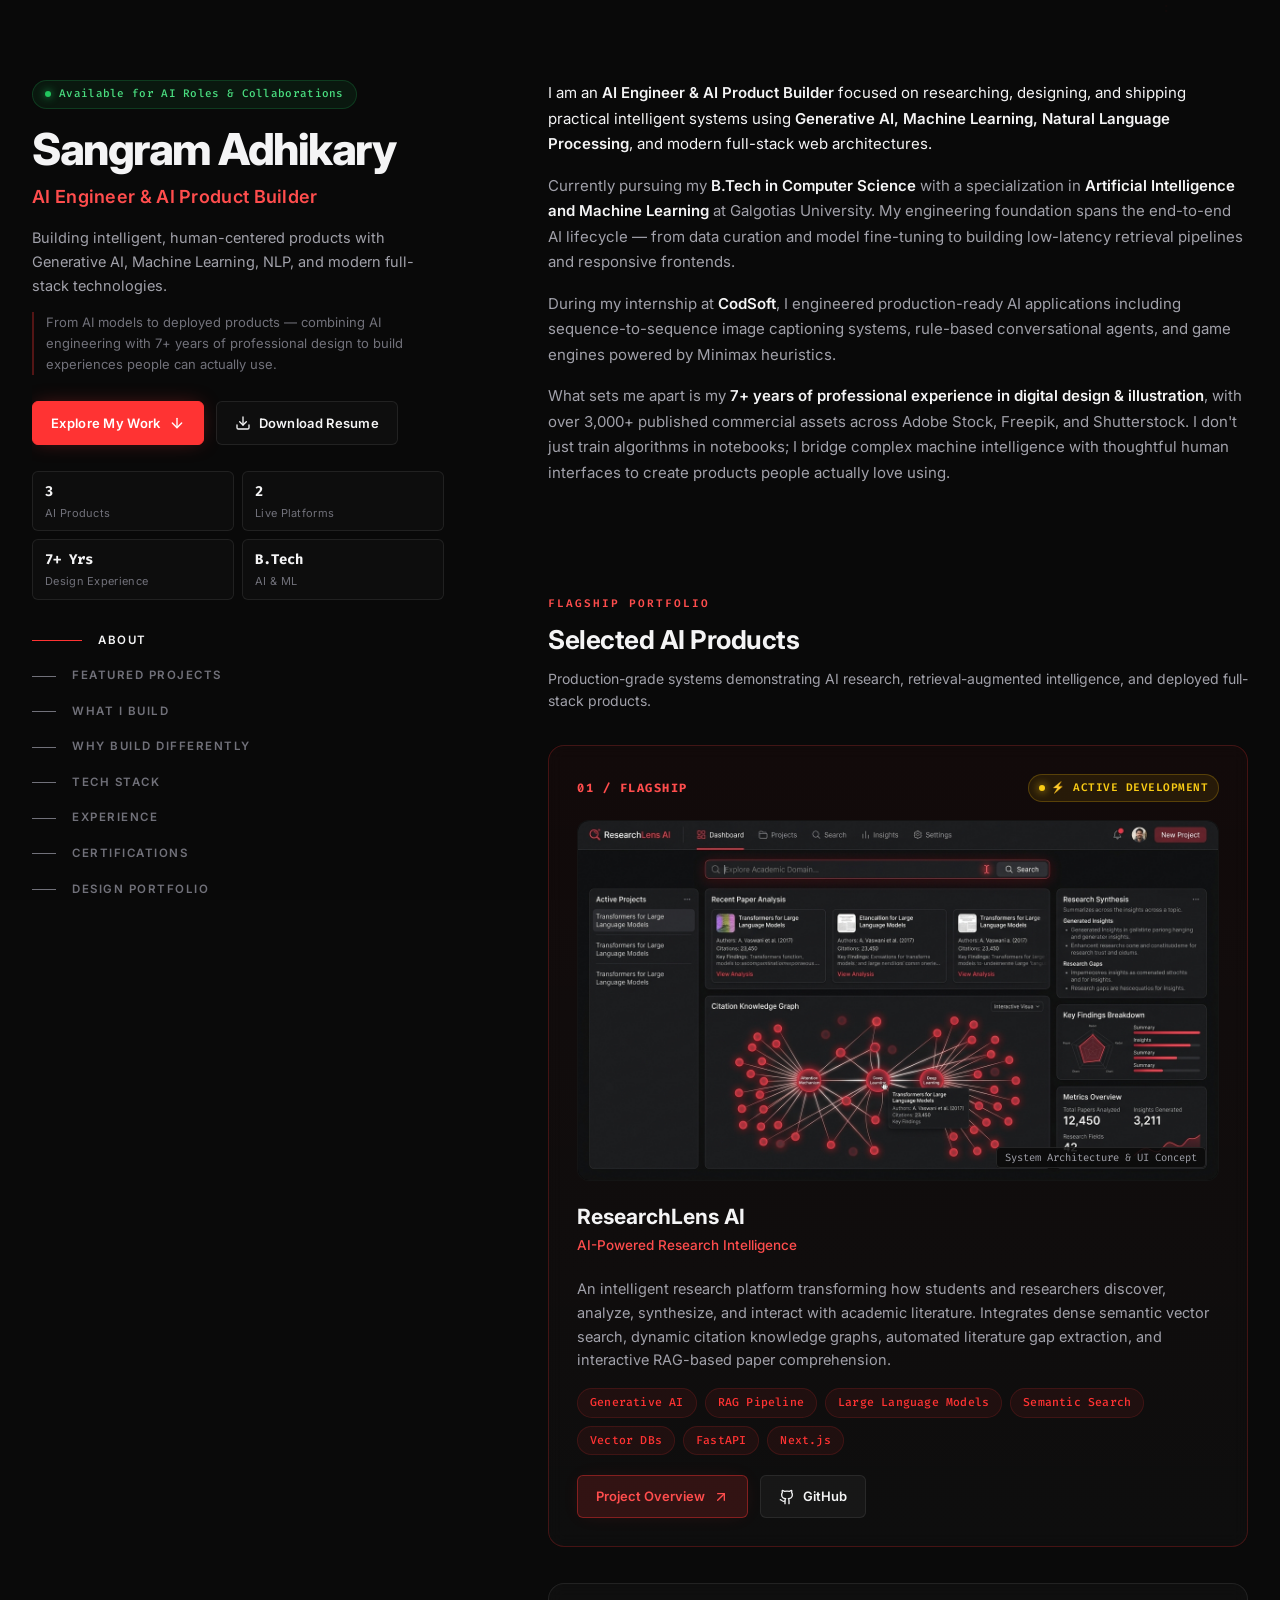
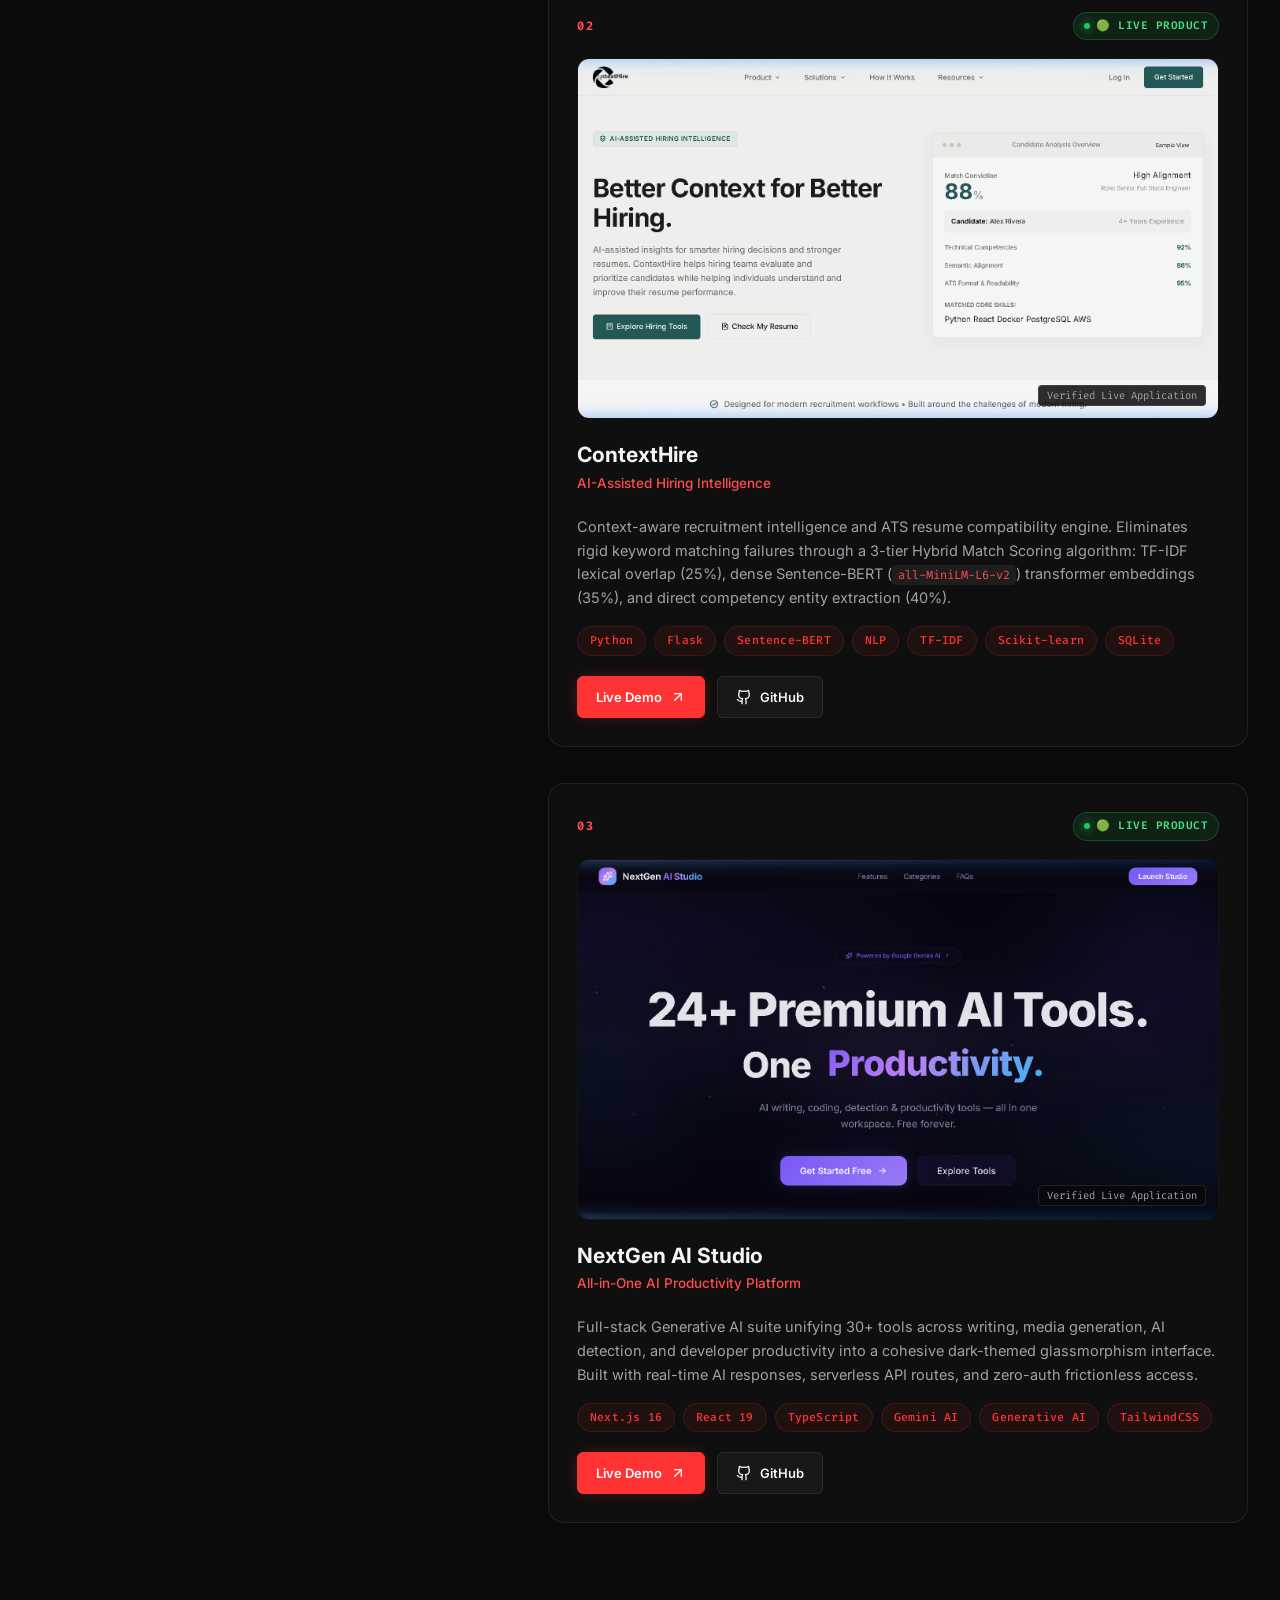
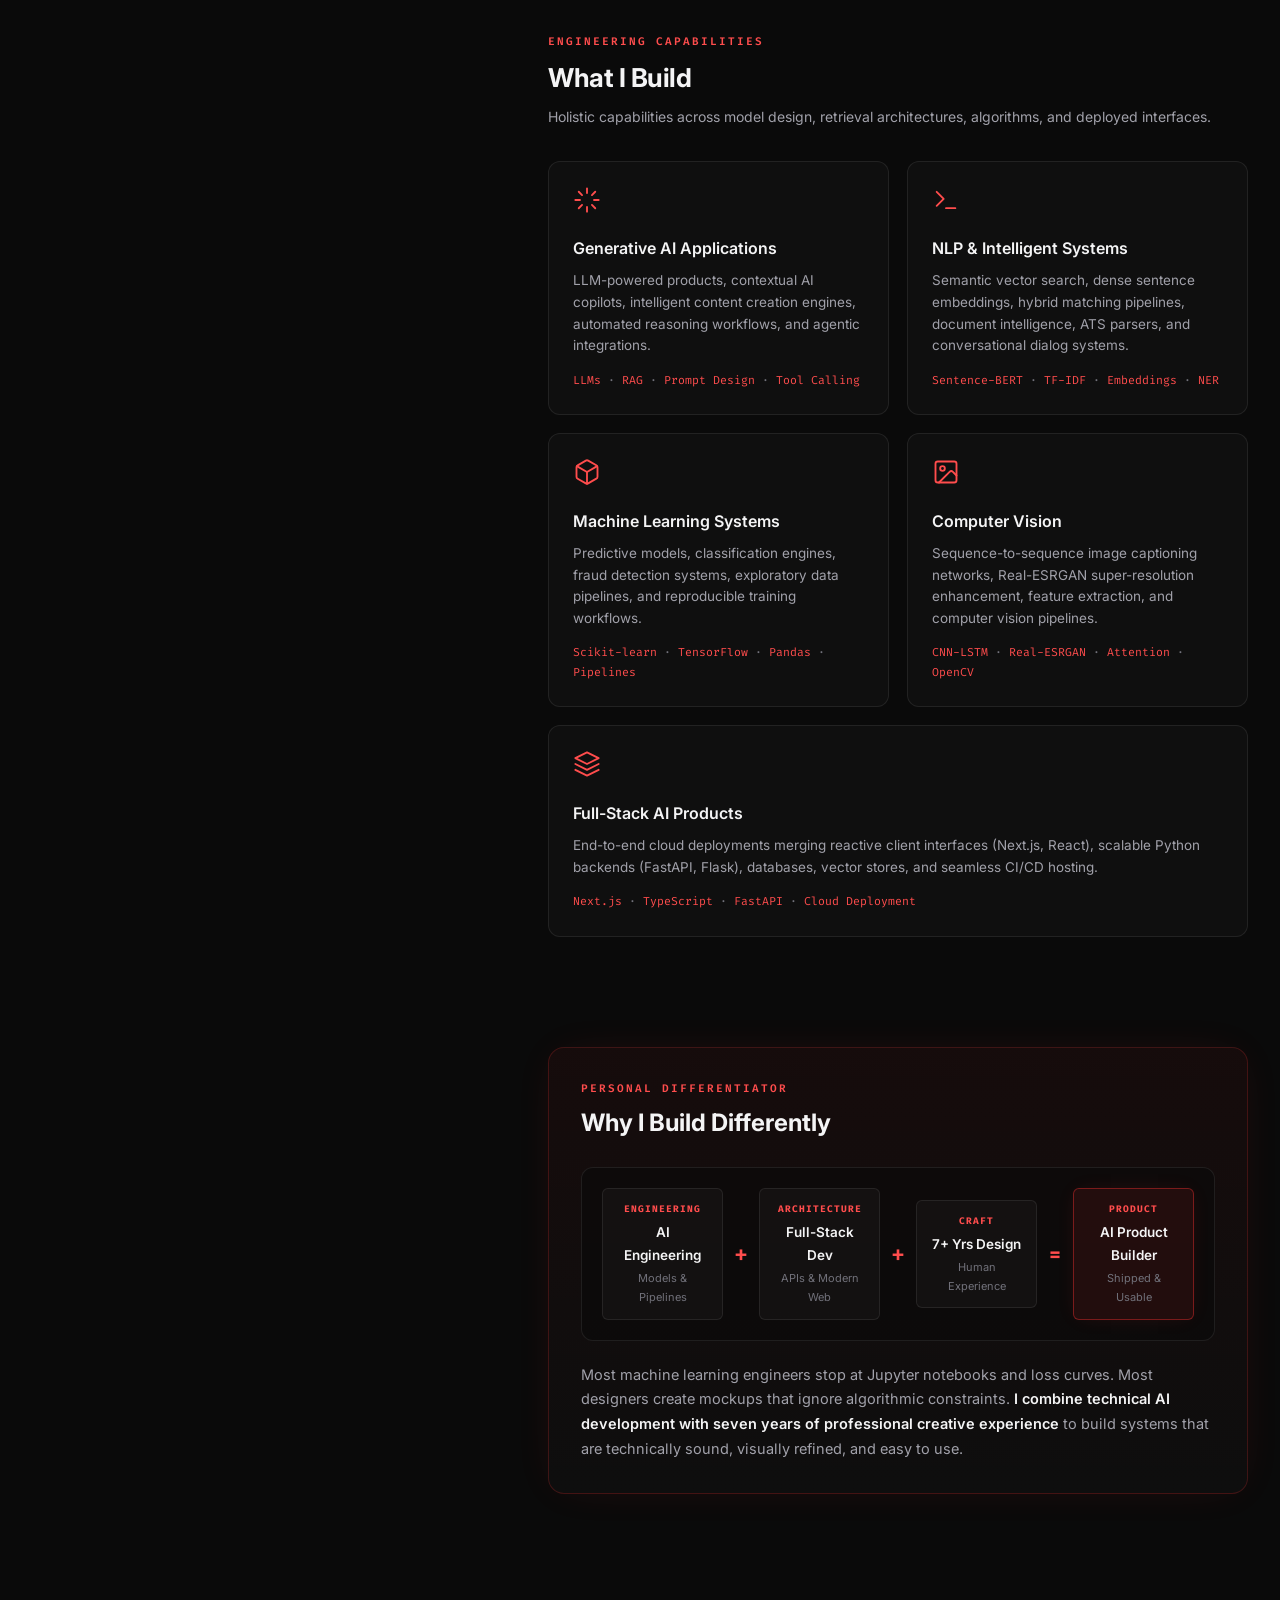
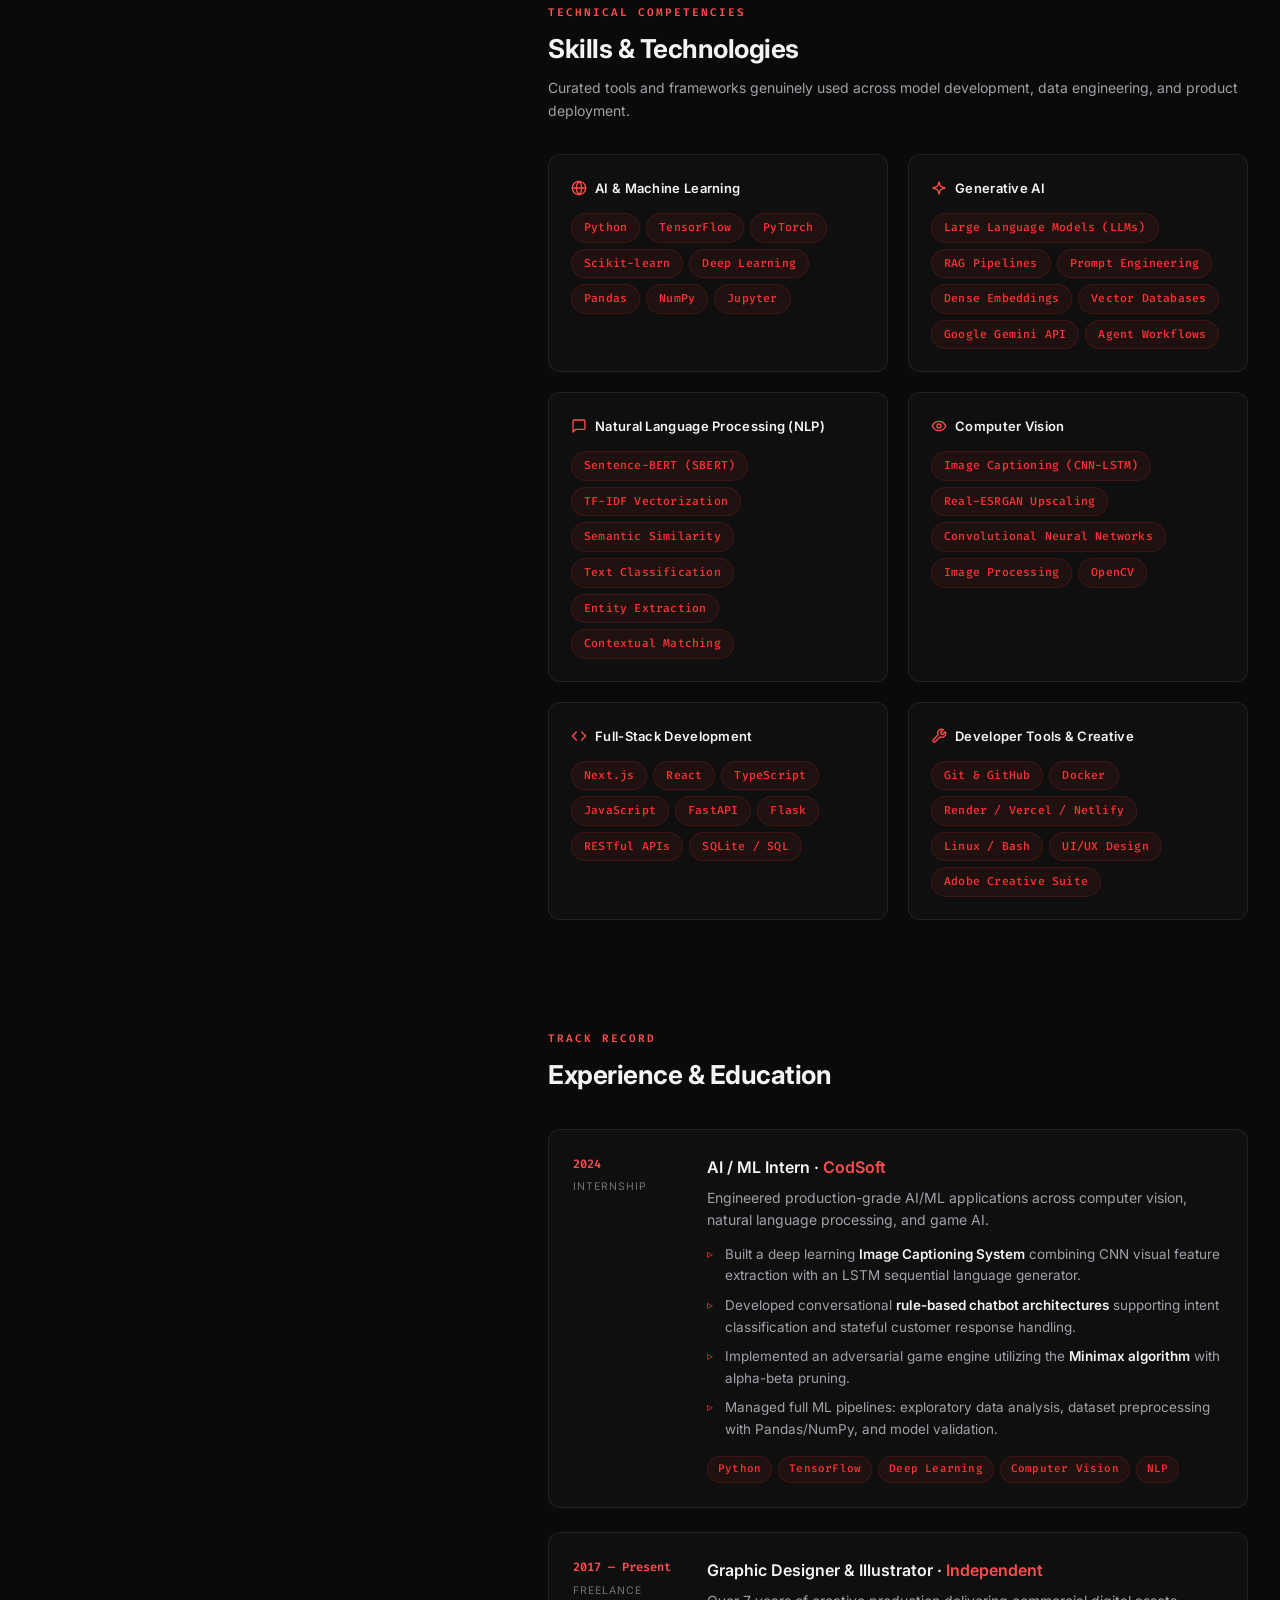
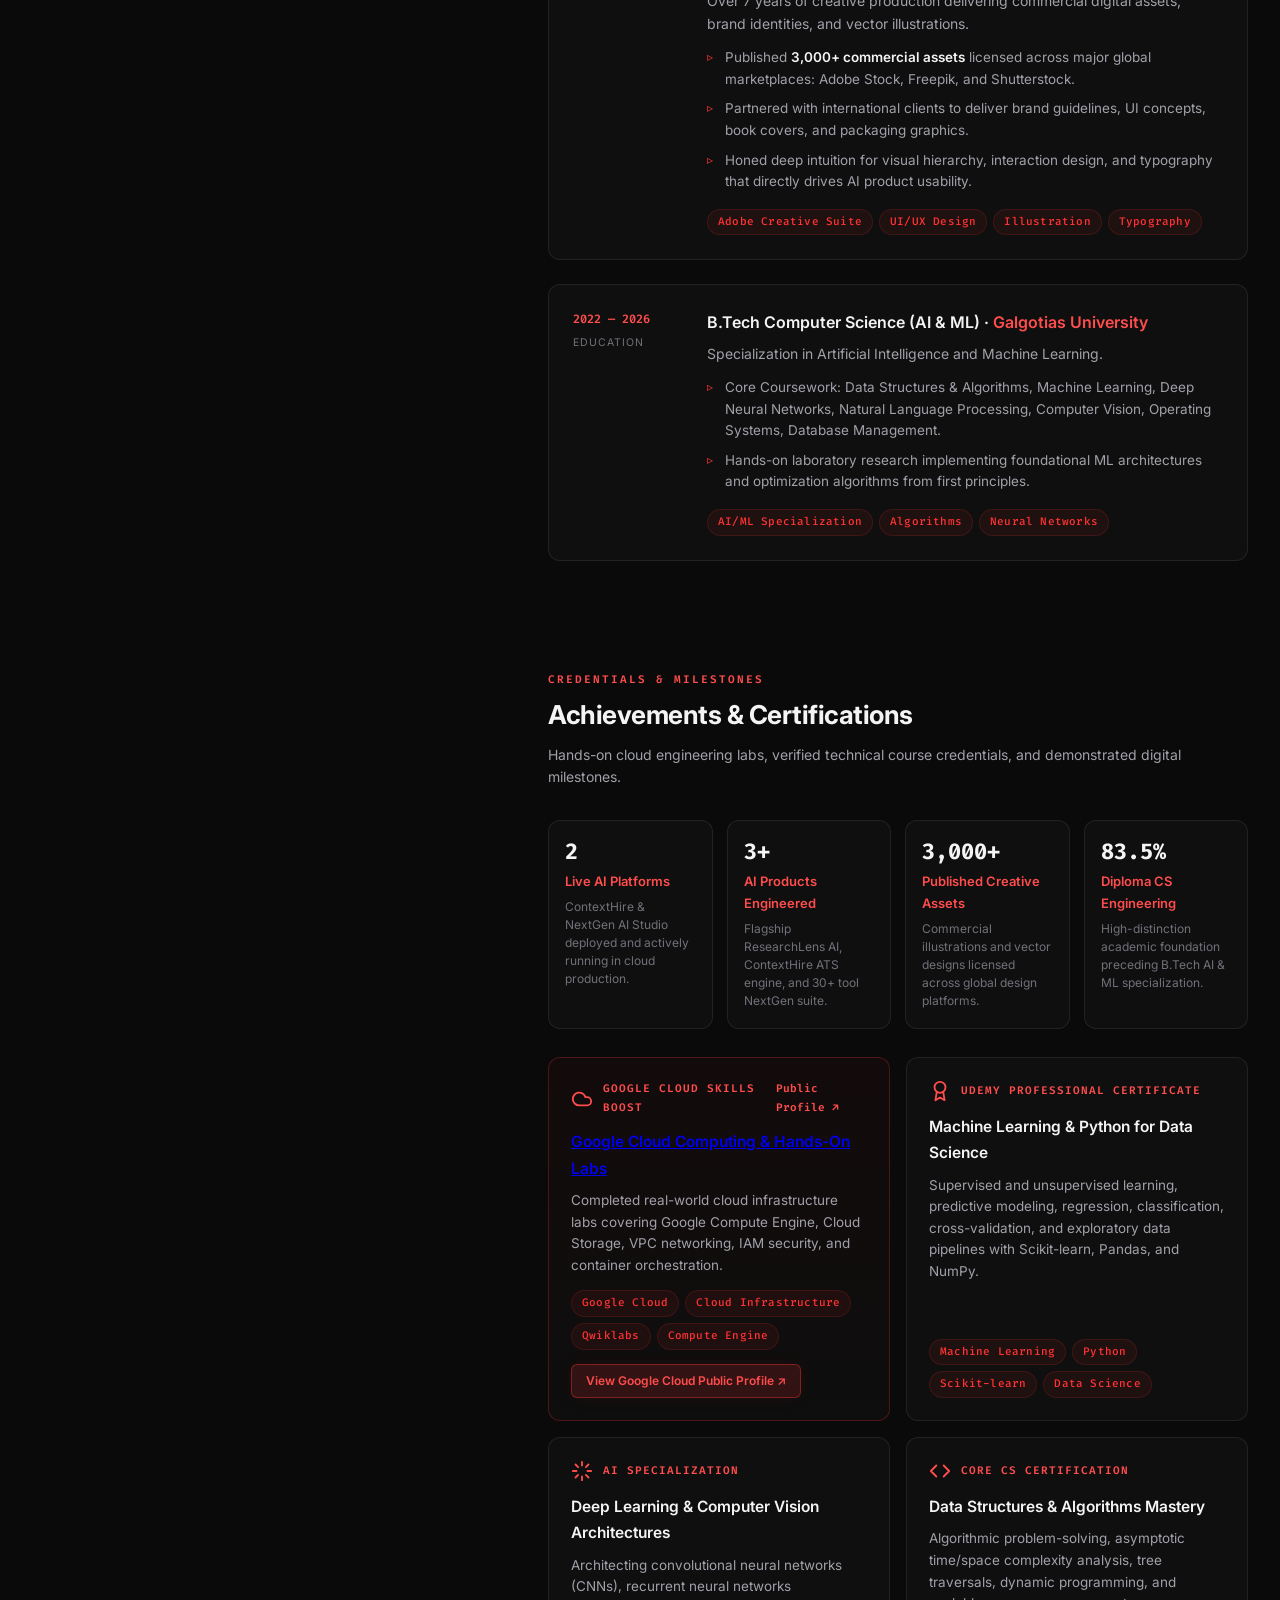
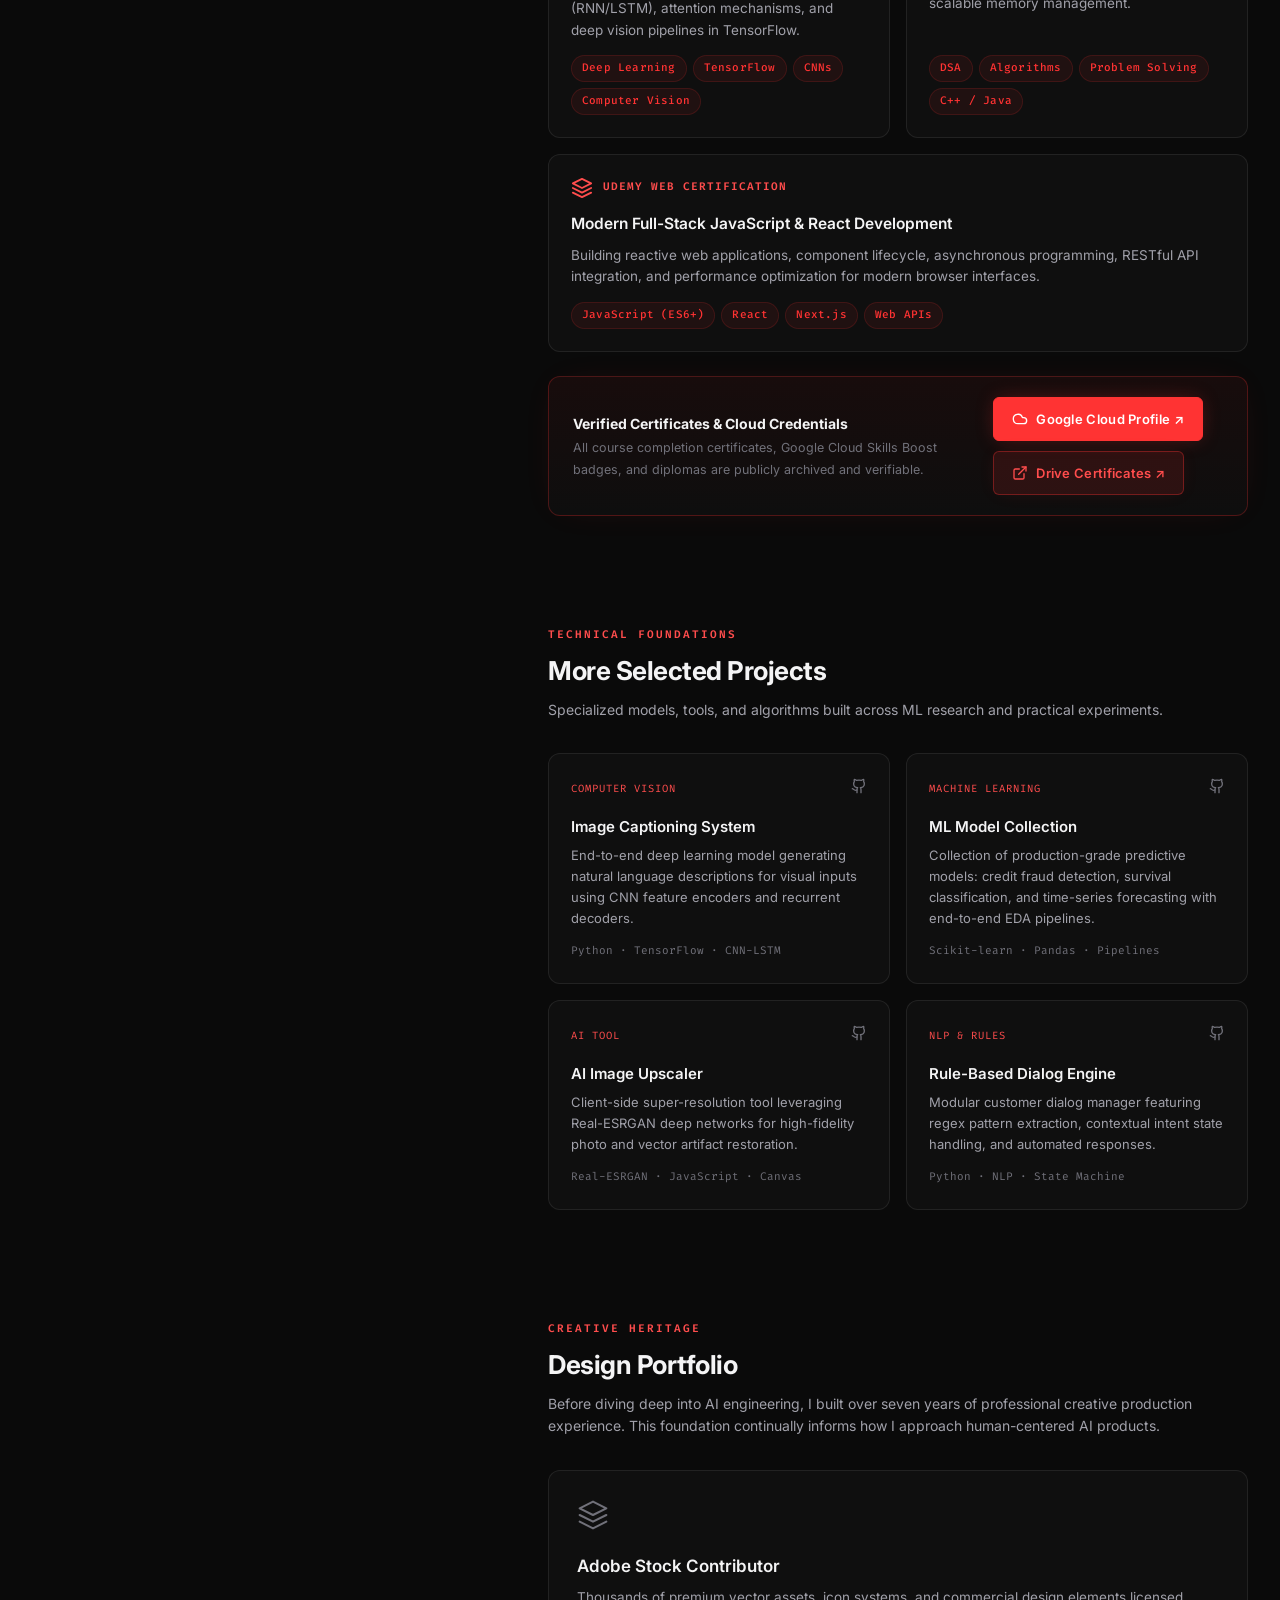
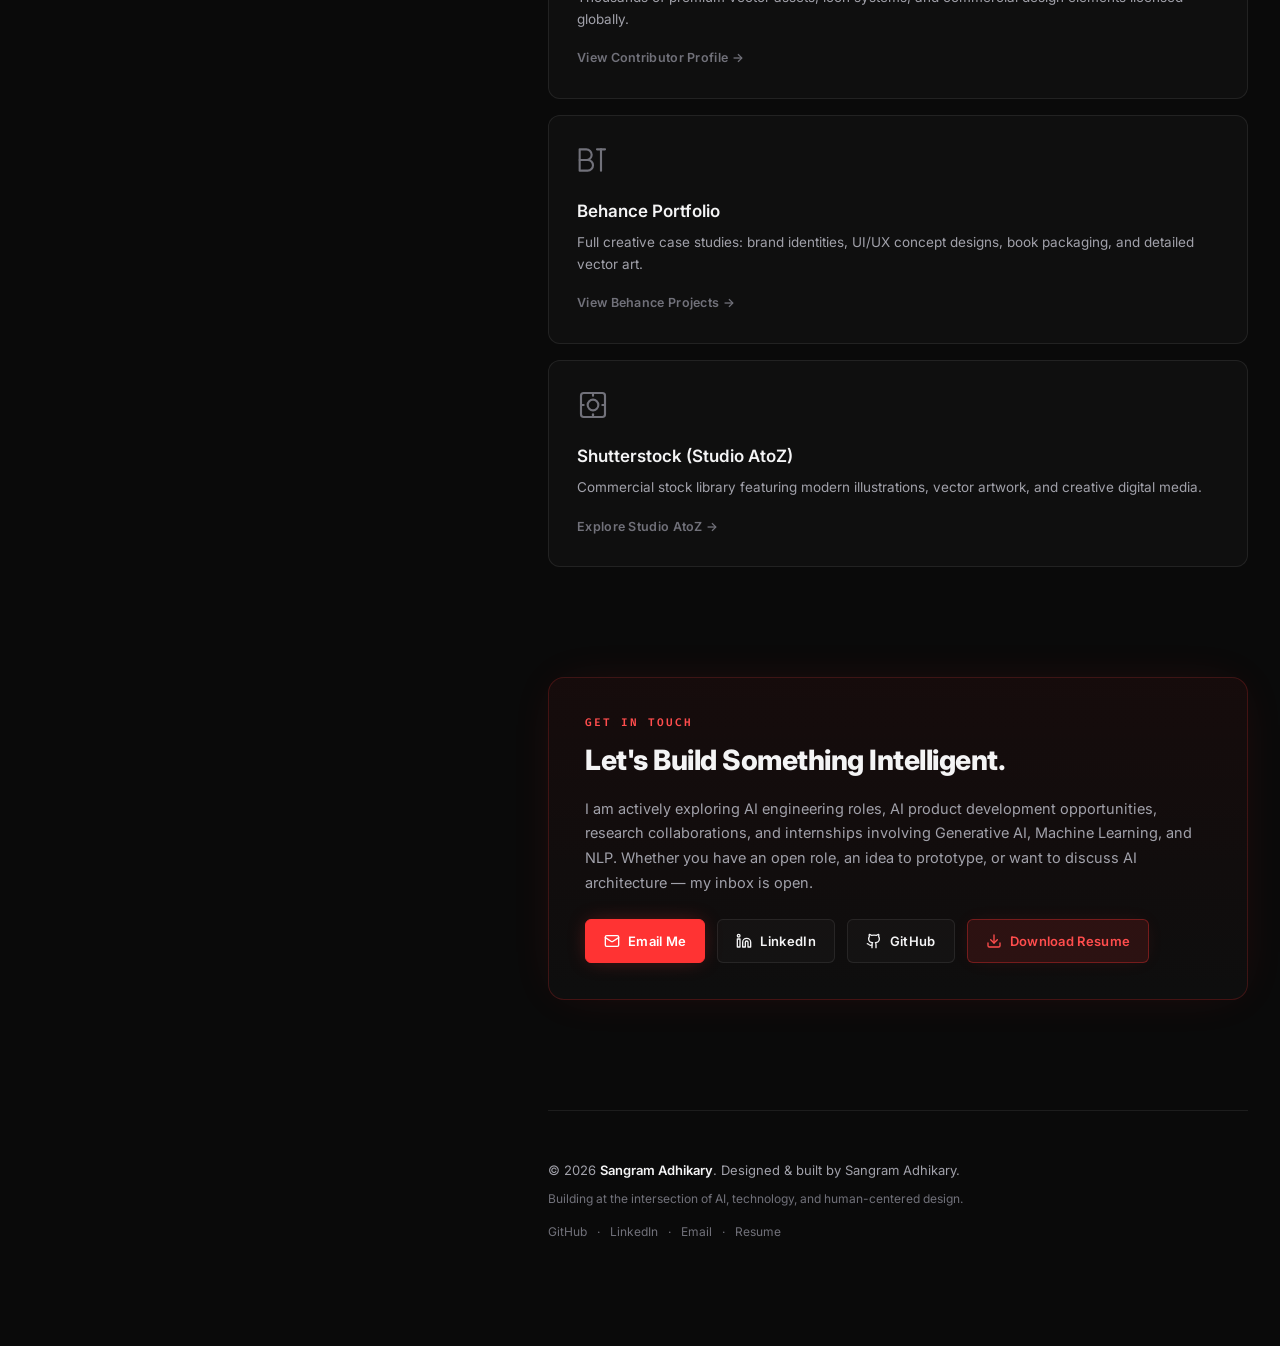
==== commit 10f37a06: "feat: link Google Cloud Skills public profile to certifications section" ====
--- a/index.html
+++ b/index.html
@@ -864,8 +864,15 @@
                 </svg>
               </div>
               <span class="cert-card__org">Google Cloud Skills Boost</span>
-            </div>
-            <h3 class="cert-card__title">Google Cloud Computing &amp; Hands-On Labs</h3>
+              <a href="https://www.skills.google/public_profiles/fc4dbe32-6a8c-4cf0-8932-90ddbb0bfea5"
+                target="_blank" rel="noopener noreferrer" class="cert-card__verify-link" aria-label="View Google Cloud Profile">
+                <span>Public Profile ↗</span>
+              </a>
+            </div>
+            <h3 class="cert-card__title">
+              <a href="https://www.skills.google/public_profiles/fc4dbe32-6a8c-4cf0-8932-90ddbb0bfea5"
+                target="_blank" rel="noopener noreferrer">Google Cloud Computing &amp; Hands-On Labs</a>
+            </h3>
             <p class="cert-card__desc">
               Completed real-world cloud infrastructure labs covering Google Compute Engine, Cloud Storage, VPC networking, IAM security, and container orchestration.
             </p>
@@ -874,6 +881,12 @@
               <span class="tag tag--small">Cloud Infrastructure</span>
               <span class="tag tag--small">Qwiklabs</span>
               <span class="tag tag--small">Compute Engine</span>
+            </div>
+            <div style="margin-top: 14px;">
+              <a href="https://www.skills.google/public_profiles/fc4dbe32-6a8c-4cf0-8932-90ddbb0bfea5"
+                target="_blank" rel="noopener noreferrer" class="action-btn action-btn--featured" style="padding: 6px 14px; font-size: 12px;">
+                <span>View Google Cloud Public Profile ↗</span>
+              </a>
             </div>
           </div>
 
@@ -977,19 +990,29 @@
         <!-- Verification GDrive Link Callout -->
         <div class="cert-drive-callout">
           <div class="cert-drive-callout__text">
-            <span class="cert-drive-callout__title">Verified Certificates &amp; Credentials</span>
-            <p class="cert-drive-callout__desc">All course completion certificates, Google Cloud credentials, and diplomas are archived and verifiable.</p>
-          </div>
-          <a href="https://drive.google.com/drive/folders/1hF8_JWZaKJL75Gzsv--RS1RFFxsXtQWP?usp=sharing"
-            target="_blank" rel="noopener noreferrer" class="btn btn--resume-highlight" id="btn-view-certs">
-            <svg xmlns="http://www.w3.org/2000/svg" width="16" height="16" viewBox="0 0 24 24" fill="none"
-              stroke="currentColor" stroke-width="2" stroke-linecap="round" stroke-linejoin="round">
-              <path d="M18 13v6a2 2 0 0 1-2 2H5a2 2 0 0 1-2-2V8a2 2 0 0 1 2-2h6"></path>
-              <polyline points="15 3 21 3 21 9"></polyline>
-              <line x1="10" y1="14" x2="21" y2="3"></line>
-            </svg>
-            <span>View Verified Certificates (Drive) ↗</span>
-          </a>
+            <span class="cert-drive-callout__title">Verified Certificates &amp; Cloud Credentials</span>
+            <p class="cert-drive-callout__desc">All course completion certificates, Google Cloud Skills Boost badges, and diplomas are publicly archived and verifiable.</p>
+          </div>
+          <div class="cert-drive-callout__actions">
+            <a href="https://www.skills.google/public_profiles/fc4dbe32-6a8c-4cf0-8932-90ddbb0bfea5"
+              target="_blank" rel="noopener noreferrer" class="btn btn--primary" id="btn-view-gcp">
+              <svg xmlns="http://www.w3.org/2000/svg" width="16" height="16" viewBox="0 0 24 24" fill="none"
+                stroke="currentColor" stroke-width="2" stroke-linecap="round" stroke-linejoin="round">
+                <path d="M17.5 19H9a7 7 0 1 1 6.71-9h1.79a4.5 4.5 0 1 1 0 9Z" />
+              </svg>
+              <span>Google Cloud Profile ↗</span>
+            </a>
+            <a href="https://drive.google.com/drive/folders/1hF8_JWZaKJL75Gzsv--RS1RFFxsXtQWP?usp=sharing"
+              target="_blank" rel="noopener noreferrer" class="btn btn--resume-highlight" id="btn-view-certs">
+              <svg xmlns="http://www.w3.org/2000/svg" width="16" height="16" viewBox="0 0 24 24" fill="none"
+                stroke="currentColor" stroke-width="2" stroke-linecap="round" stroke-linejoin="round">
+                <path d="M18 13v6a2 2 0 0 1-2 2H5a2 2 0 0 1-2-2V8a2 2 0 0 1 2-2h6"></path>
+                <polyline points="15 3 21 3 21 9"></polyline>
+                <line x1="10" y1="14" x2="21" y2="3"></line>
+              </svg>
+              <span>Drive Certificates ↗</span>
+            </a>
+          </div>
         </div>
       </section>
 
--- a/style.css
+++ b/style.css
@@ -1368,6 +1368,20 @@
   gap: 6px;
 }
 
+.cert-card__verify-link {
+  margin-left: auto;
+  font-size: 11px;
+  font-family: var(--font-mono);
+  color: var(--accent-soft);
+  text-decoration: none;
+  font-weight: 600;
+  transition: color var(--transition);
+}
+
+.cert-card__verify-link:hover {
+  color: #ffffff;
+}
+
 .cert-drive-callout {
   display: flex;
   align-items: center;
@@ -1391,6 +1405,13 @@
   font-size: 12.5px;
   color: var(--text-muted);
   margin-top: 2px;
+}
+
+.cert-drive-callout__actions {
+  display: flex;
+  align-items: center;
+  gap: 10px;
+  flex-wrap: wrap;
 }
 
 /* ═══════════════════════════════════════════════════════════════
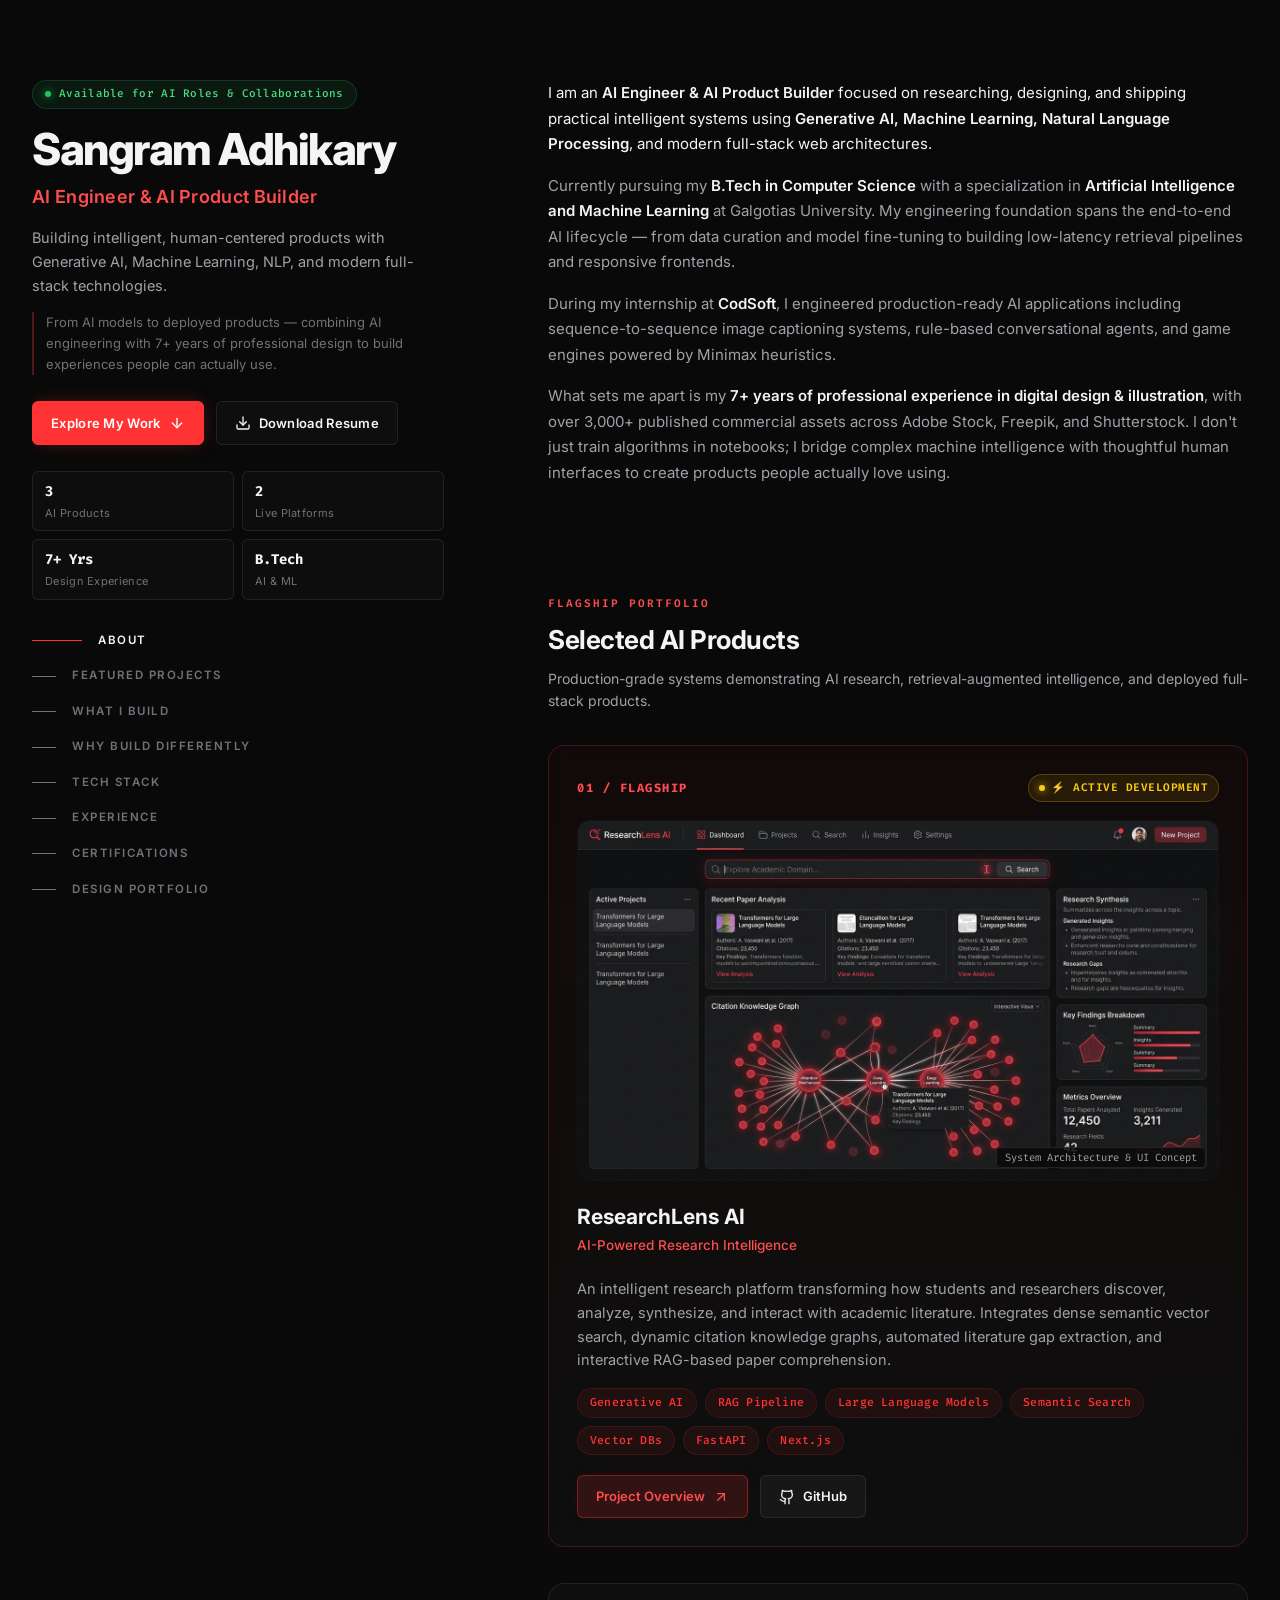
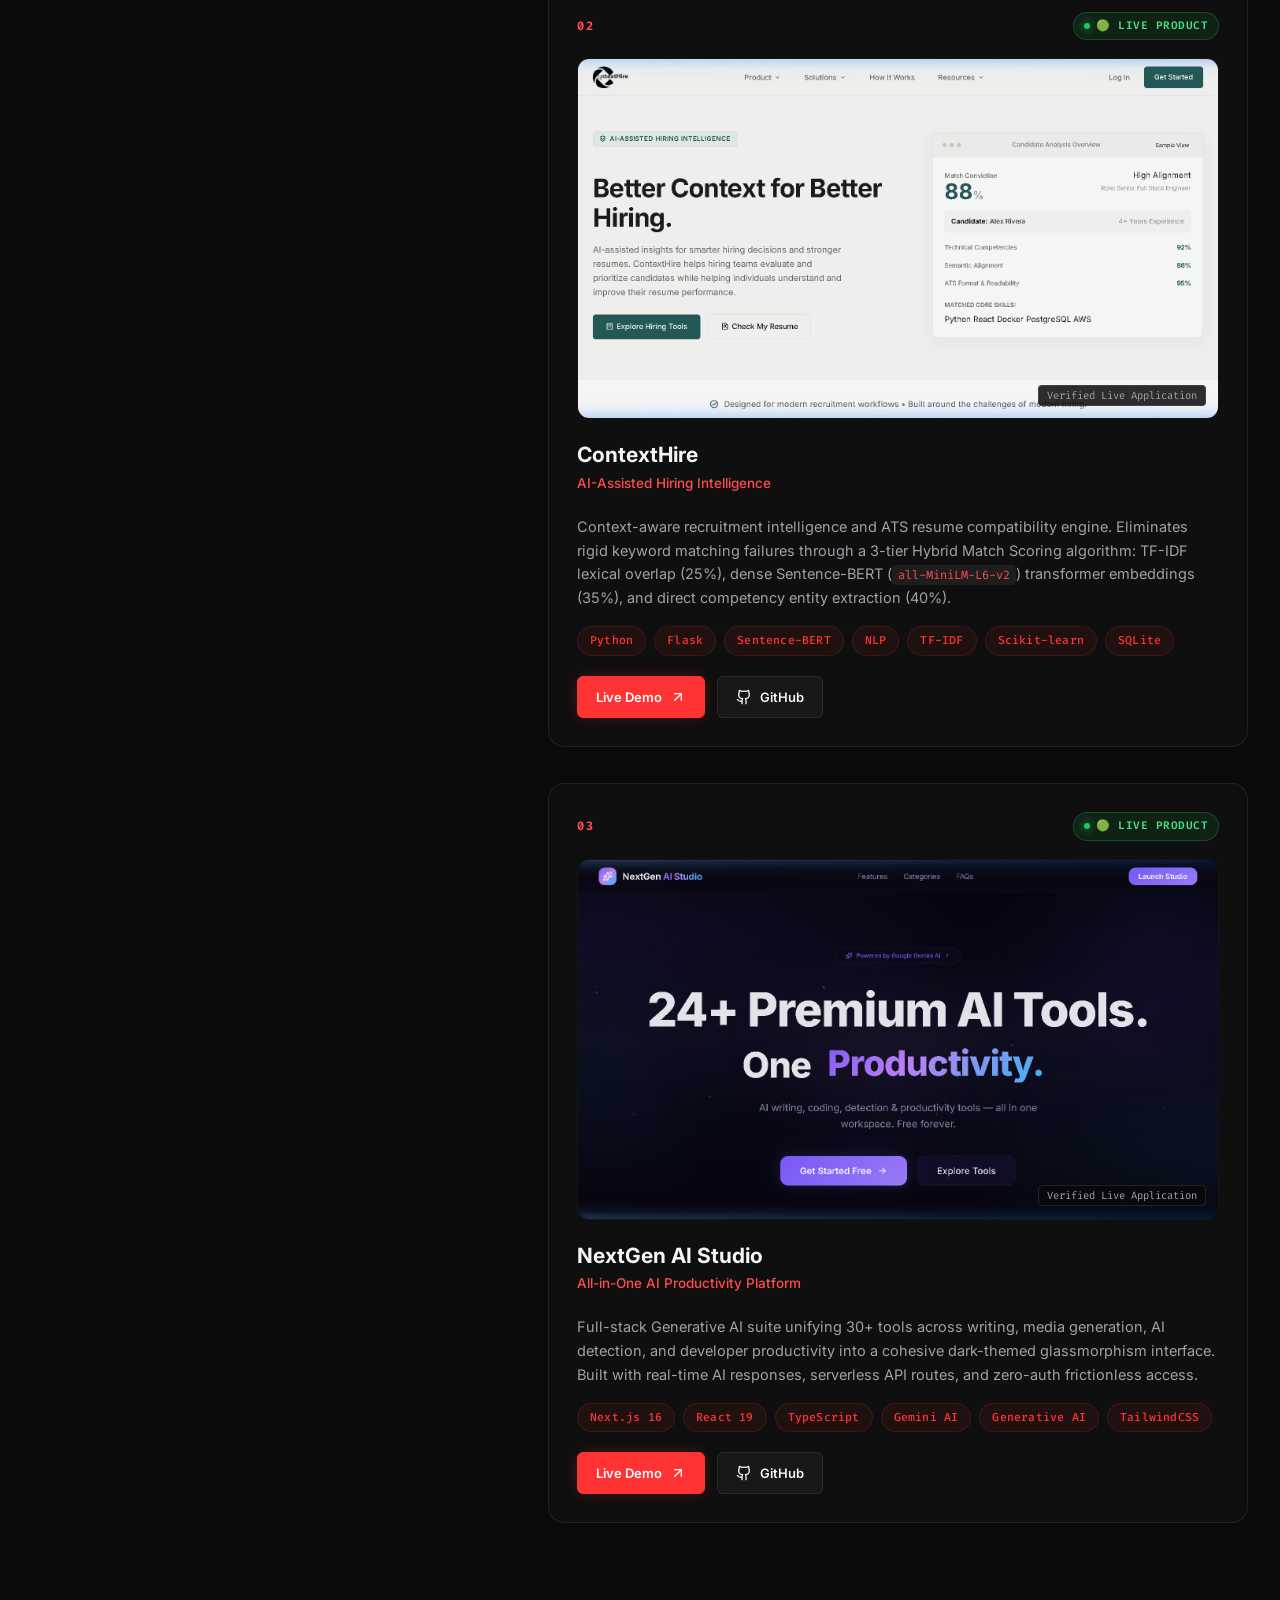
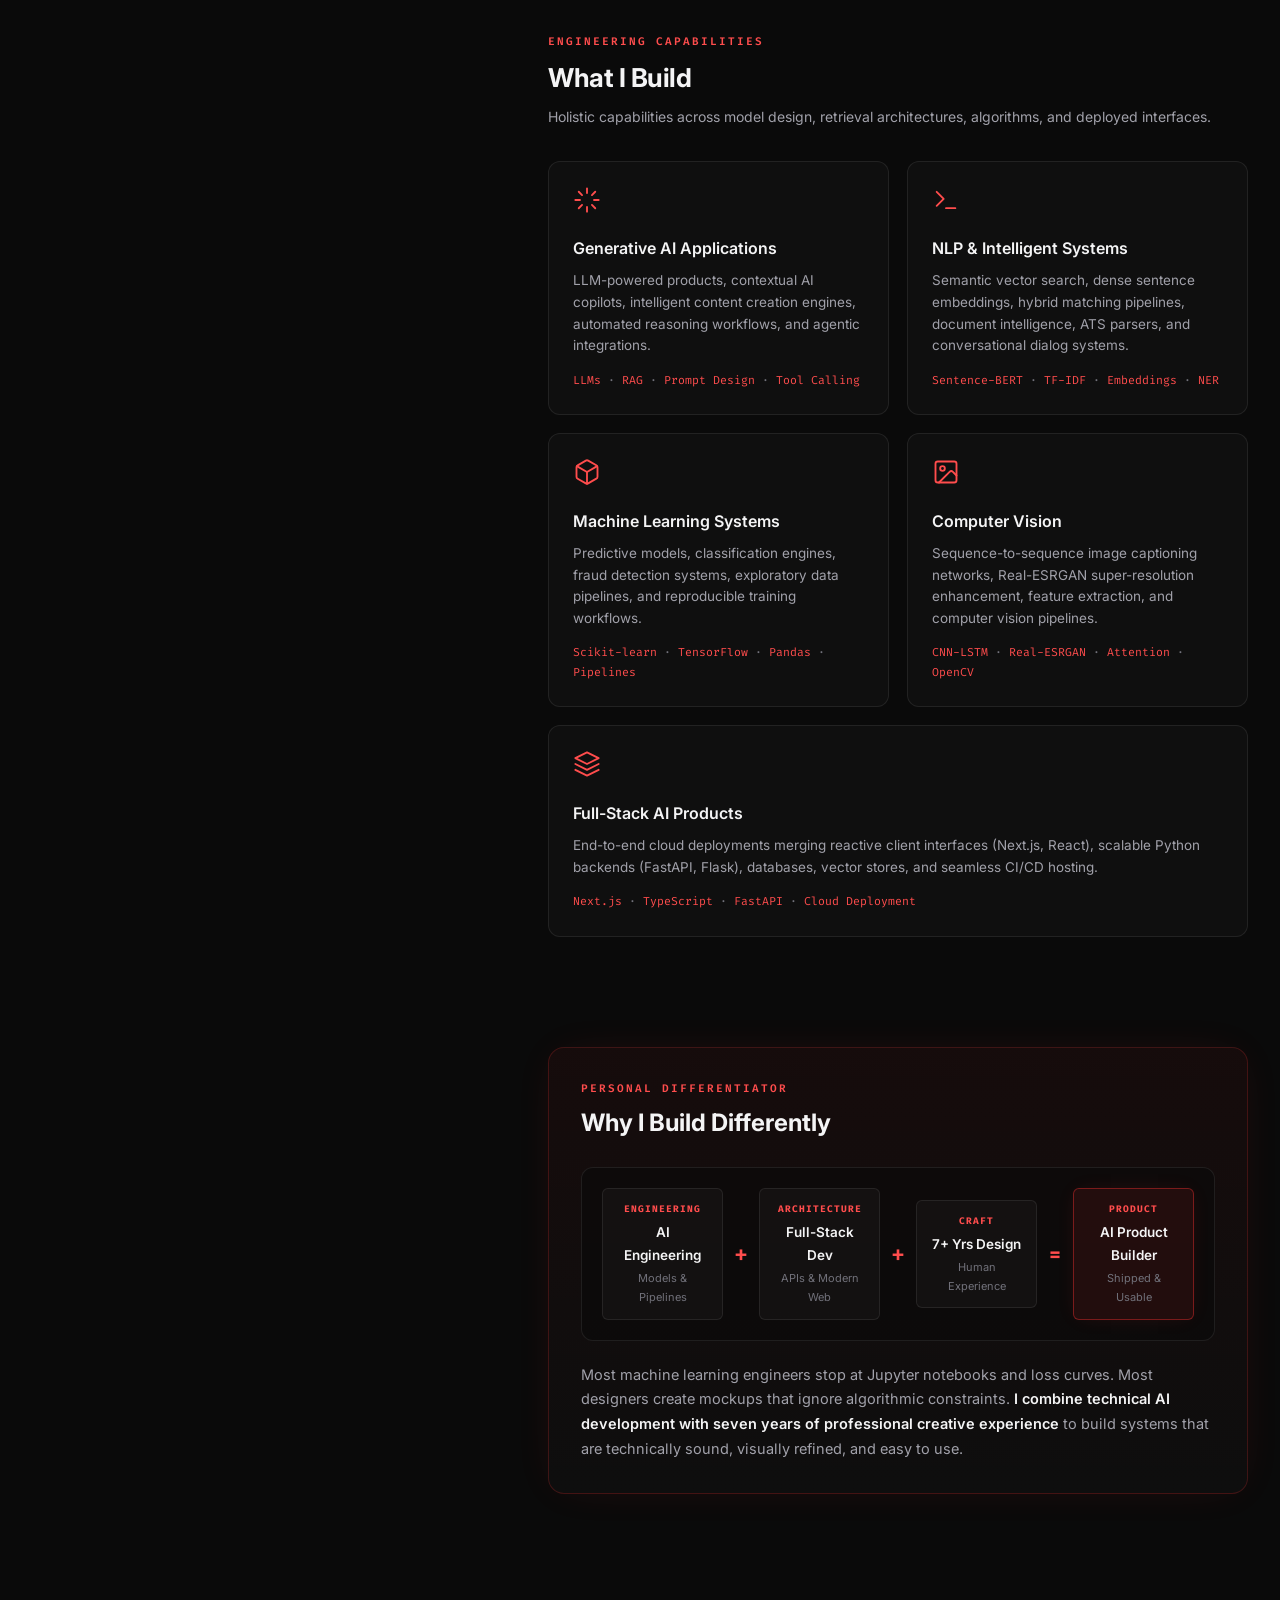
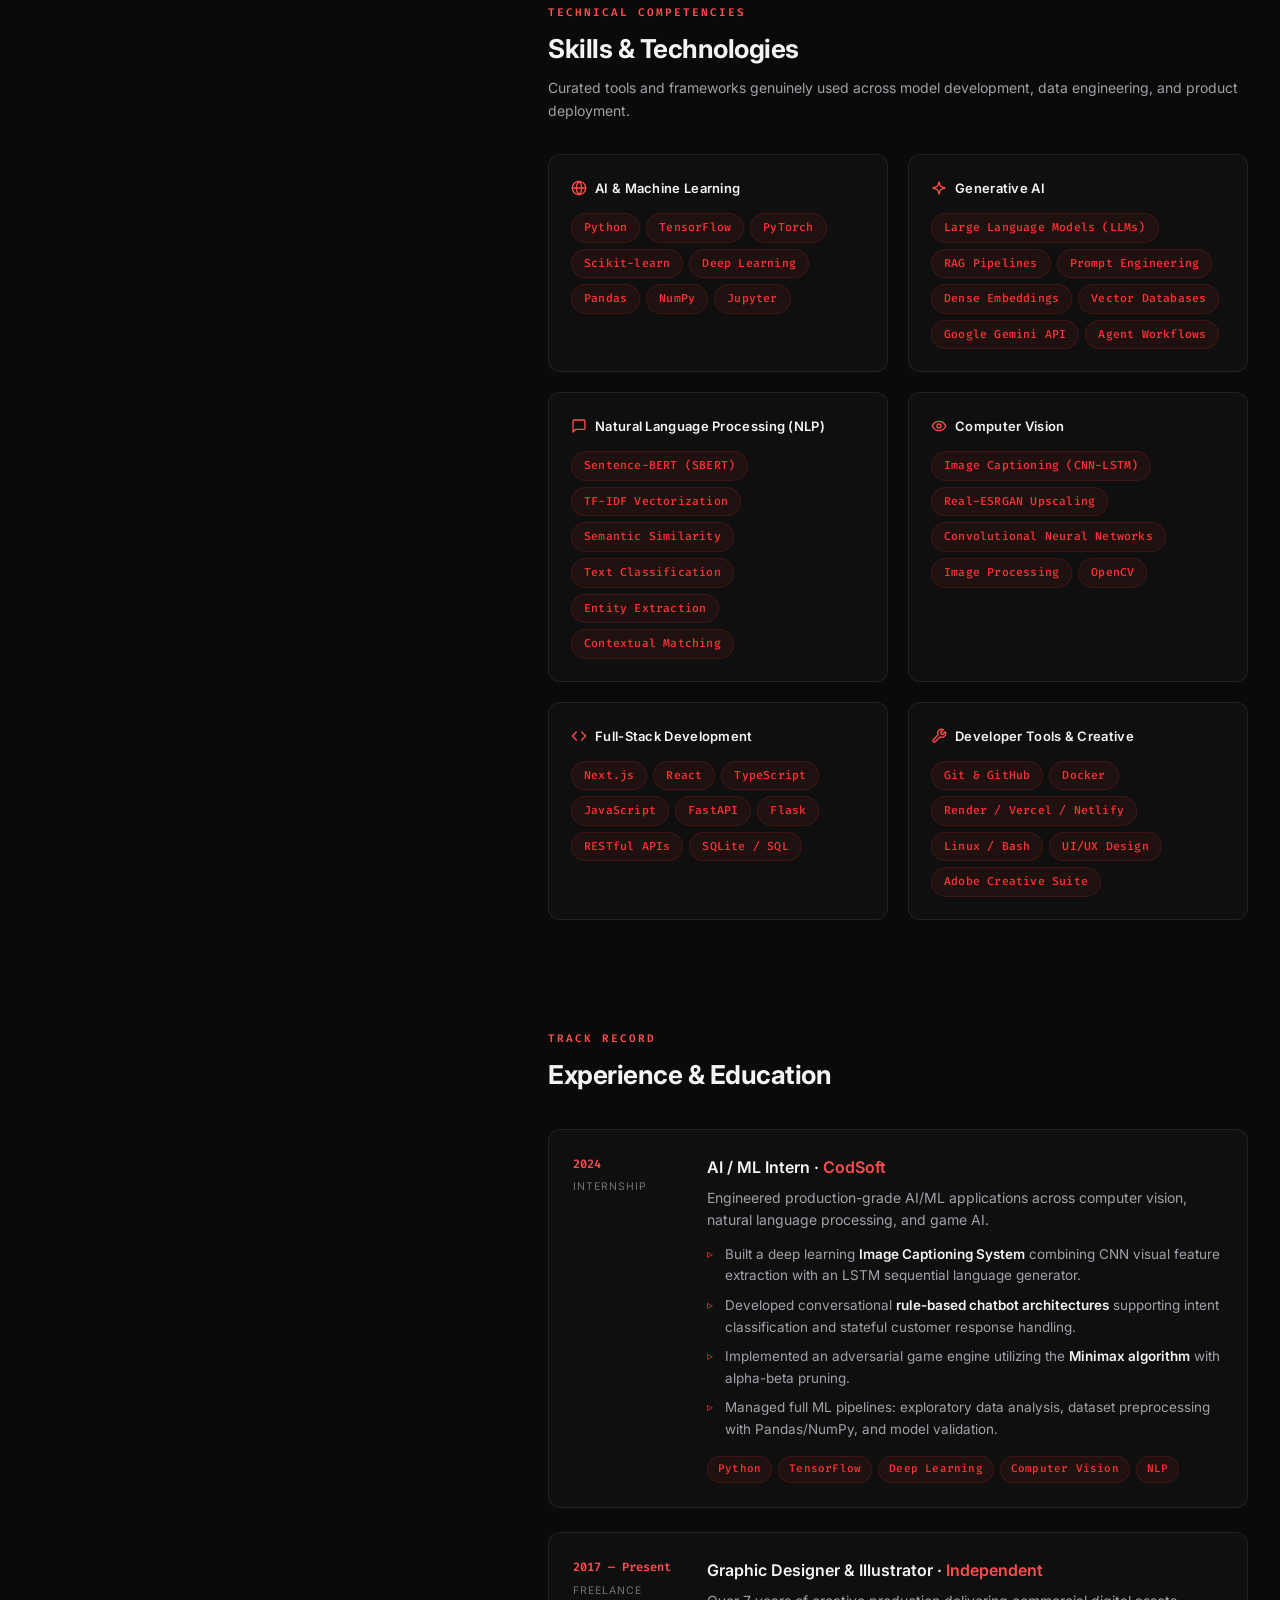
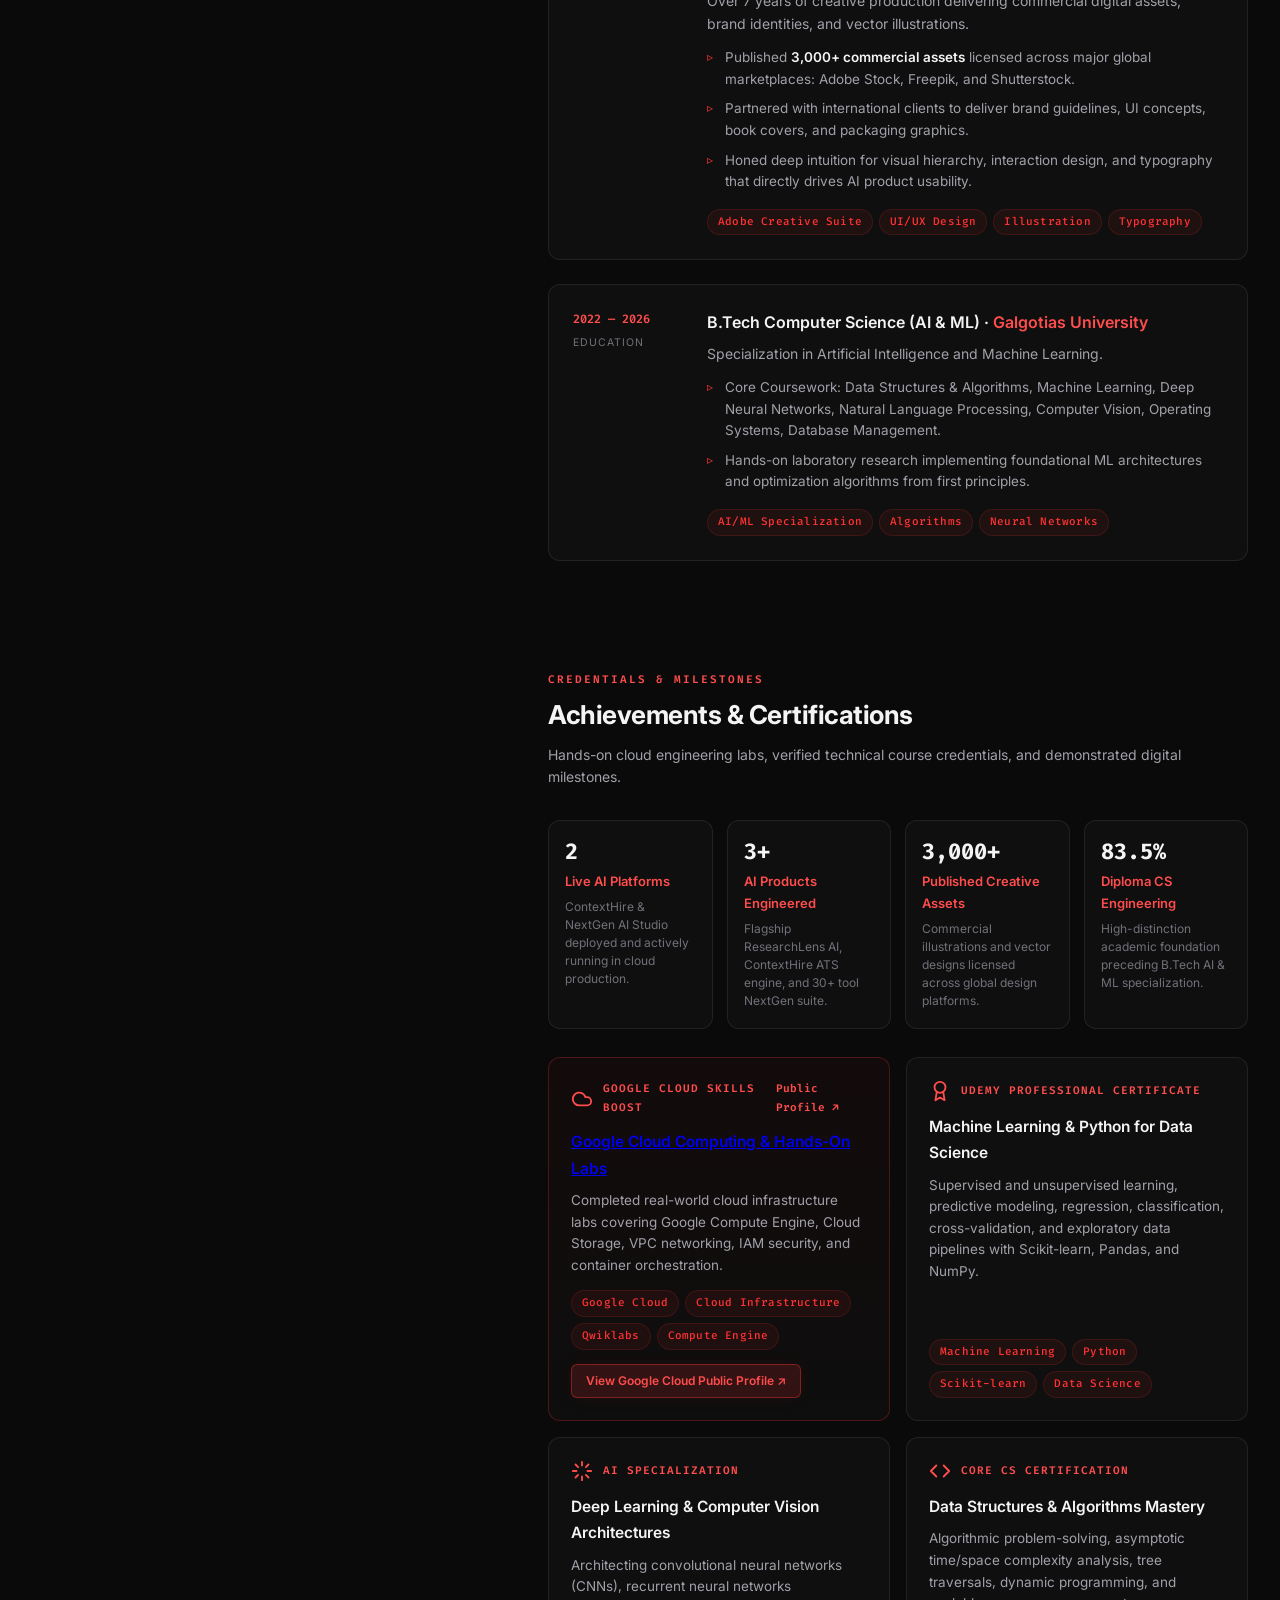
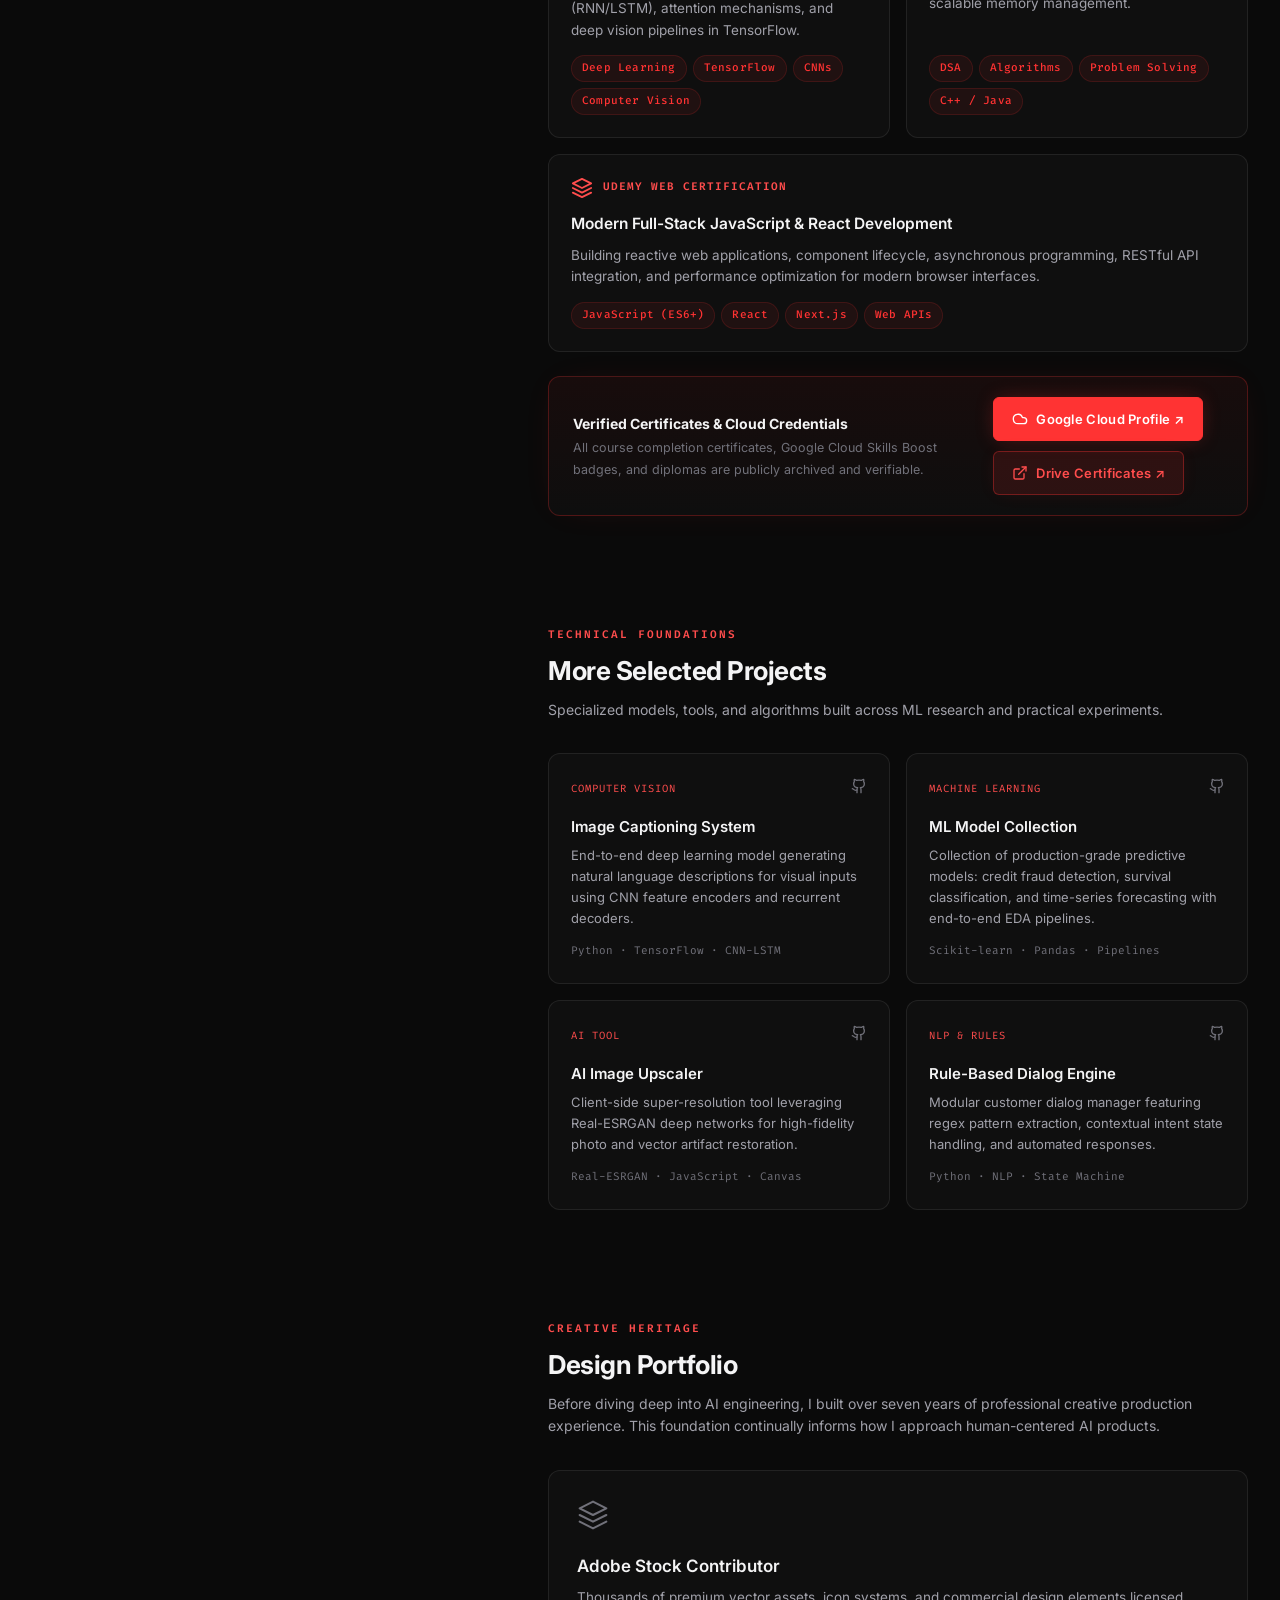
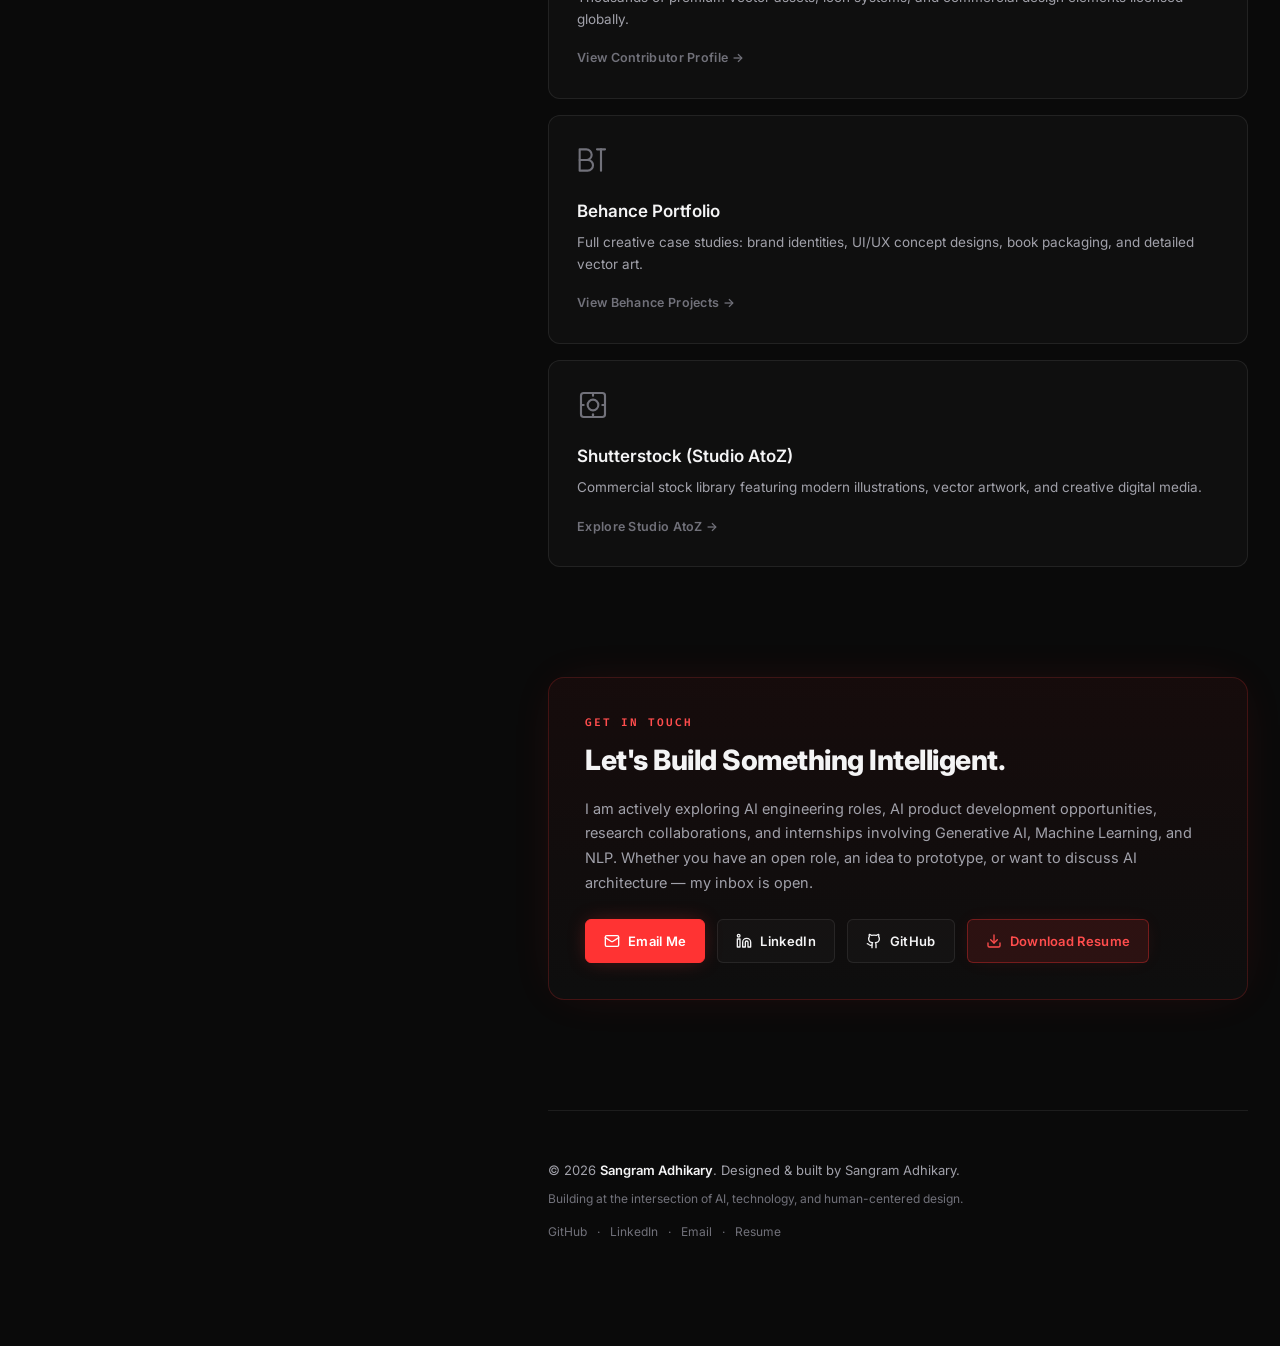
==== commit d80707ea: "fix: redirect email buttons directly to Gmail web compose" ====
--- a/index.html
+++ b/index.html
@@ -167,7 +167,7 @@
             <circle cx="4" cy="4" r="2" />
           </svg>
         </a>
-        <a href="mailto:sangramadhikary900@gmail.com" aria-label="Email" class="social-icon" id="social-email">
+        <a href="https://mail.google.com/mail/?view=cm&fs=1&to=sangramadhikary900@gmail.com" target="_blank" rel="noopener noreferrer" aria-label="Email" class="social-icon" id="social-email">
           <svg xmlns="http://www.w3.org/2000/svg" width="20" height="20" viewBox="0 0 24 24" fill="none"
             stroke="currentColor" stroke-width="1.6" stroke-linecap="round" stroke-linejoin="round">
             <rect width="20" height="16" x="2" y="4" rx="2" />
@@ -1211,7 +1211,7 @@
           </p>
 
           <div class="contact-actions">
-            <a href="mailto:sangramadhikary900@gmail.com" class="btn btn--primary" id="contact-btn-email">
+            <a href="https://mail.google.com/mail/?view=cm&fs=1&to=sangramadhikary900@gmail.com" target="_blank" rel="noopener noreferrer" class="btn btn--primary" id="contact-btn-email">
               <svg xmlns="http://www.w3.org/2000/svg" width="16" height="16" viewBox="0 0 24 24" fill="none"
                 stroke="currentColor" stroke-width="2" stroke-linecap="round" stroke-linejoin="round">
                 <rect width="20" height="16" x="2" y="4" rx="2" />
@@ -1270,7 +1270,7 @@
             <span>·</span>
             <a href="https://www.linkedin.com/in/sangramadhikary/" target="_blank" rel="noopener noreferrer">LinkedIn</a>
             <span>·</span>
-            <a href="mailto:sangramadhikary900@gmail.com">Email</a>
+            <a href="https://mail.google.com/mail/?view=cm&fs=1&to=sangramadhikary900@gmail.com" target="_blank" rel="noopener noreferrer">Email</a>
             <span>·</span>
             <a href="resume/Sangram-Adhikary-AI-Engineer-Resume.pdf" target="_blank" rel="noopener noreferrer">Resume</a>
           </div>
